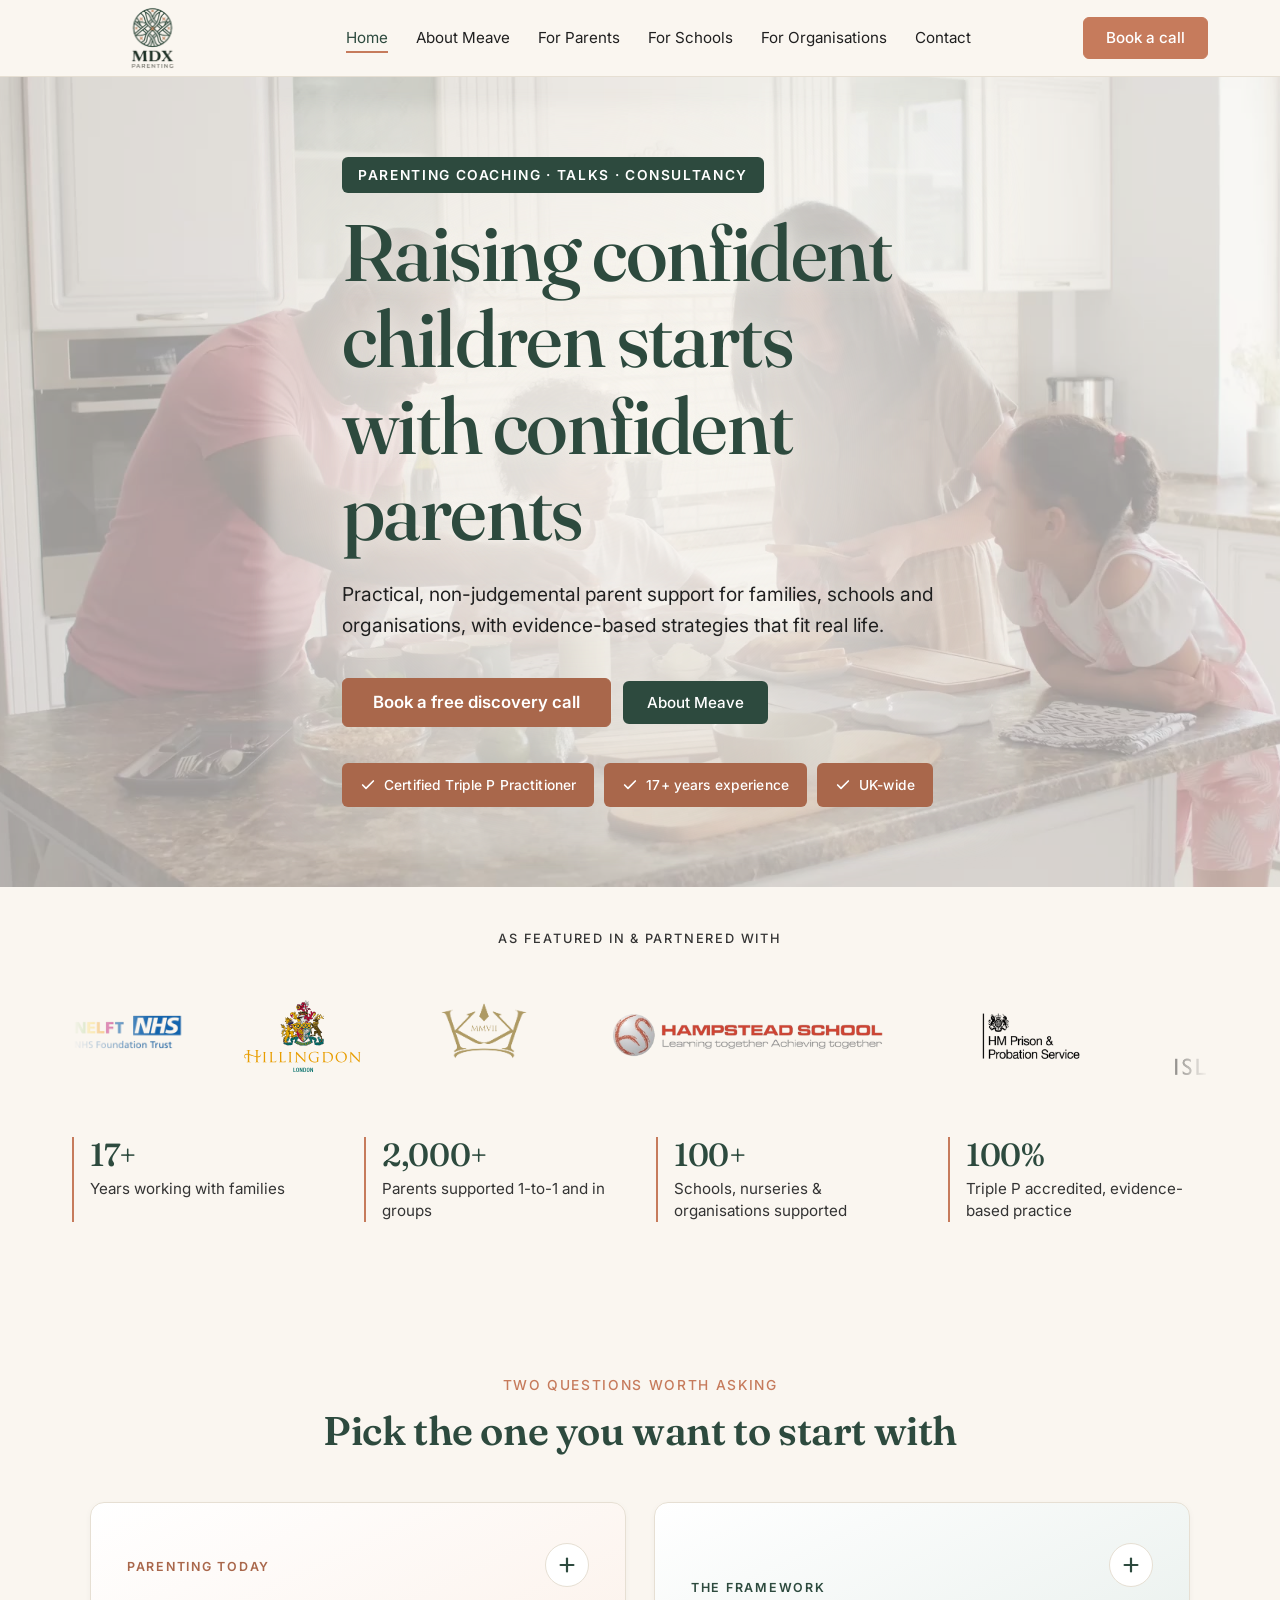
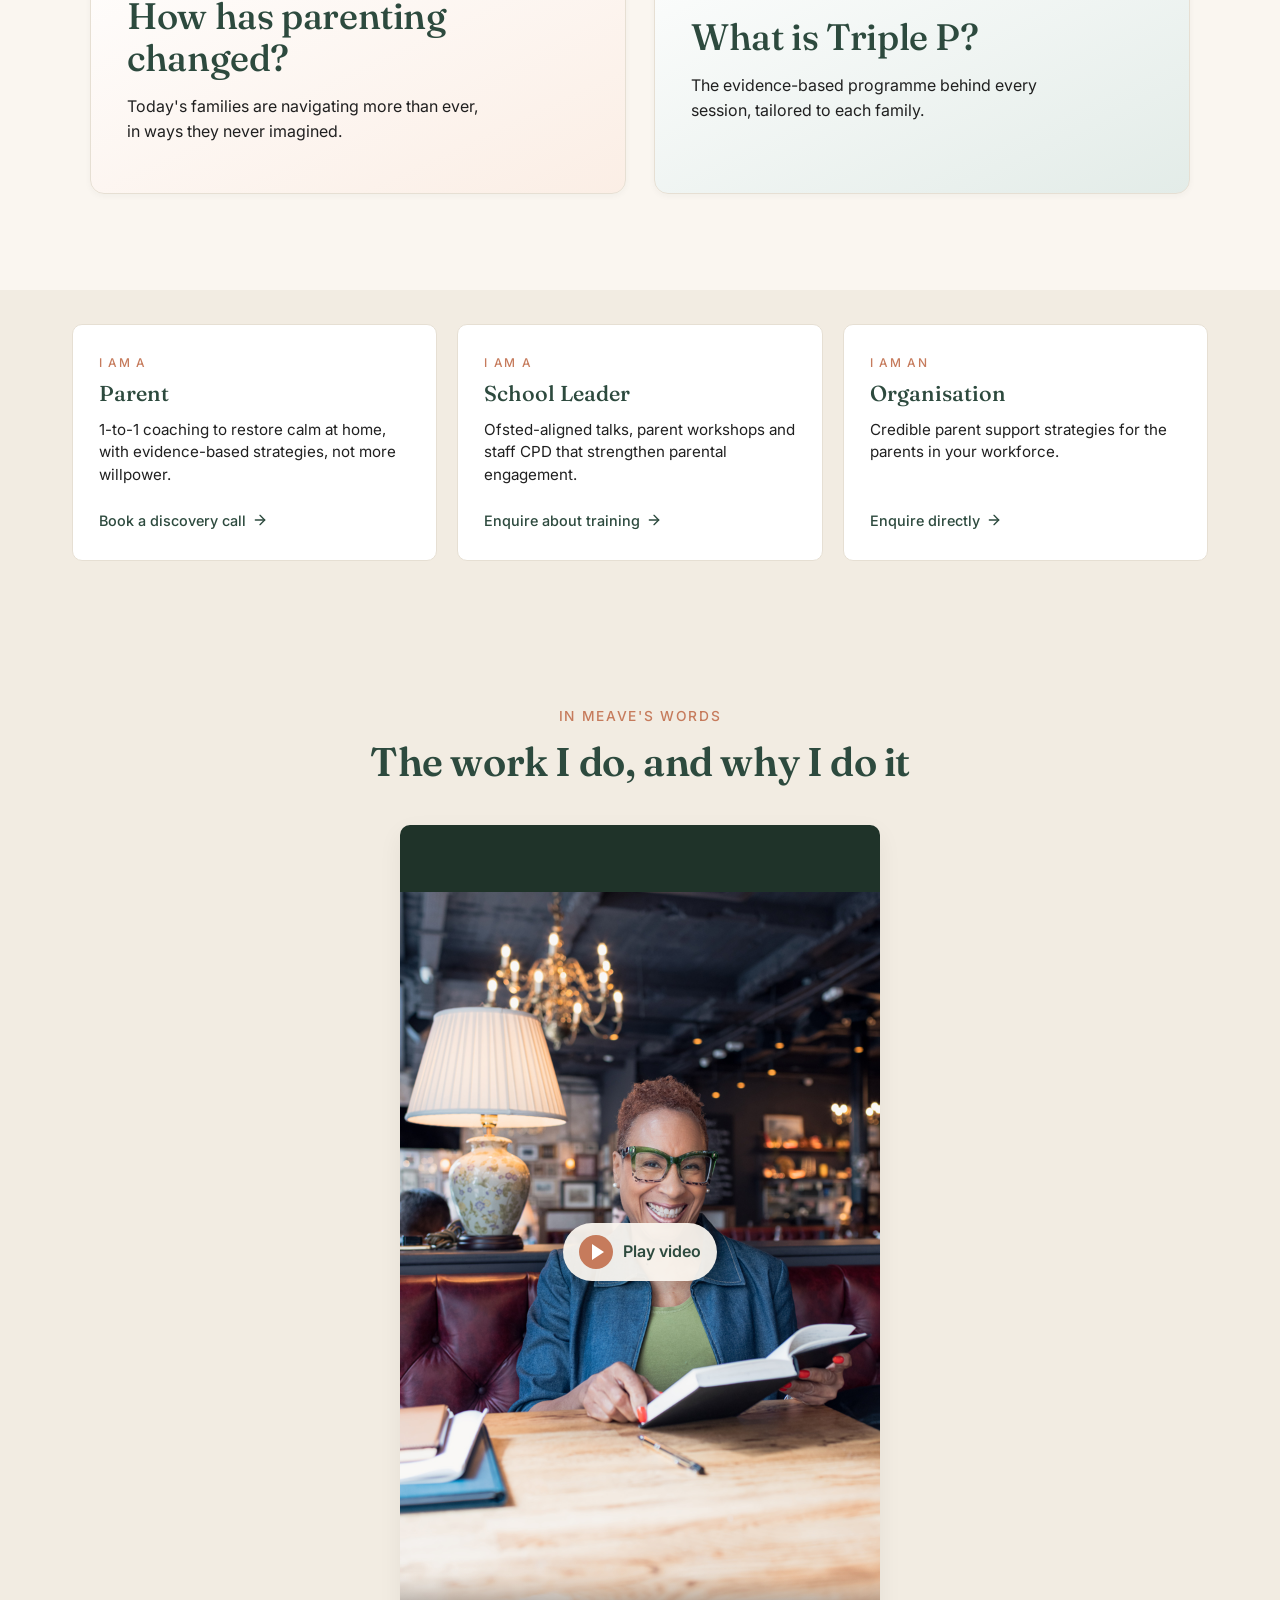
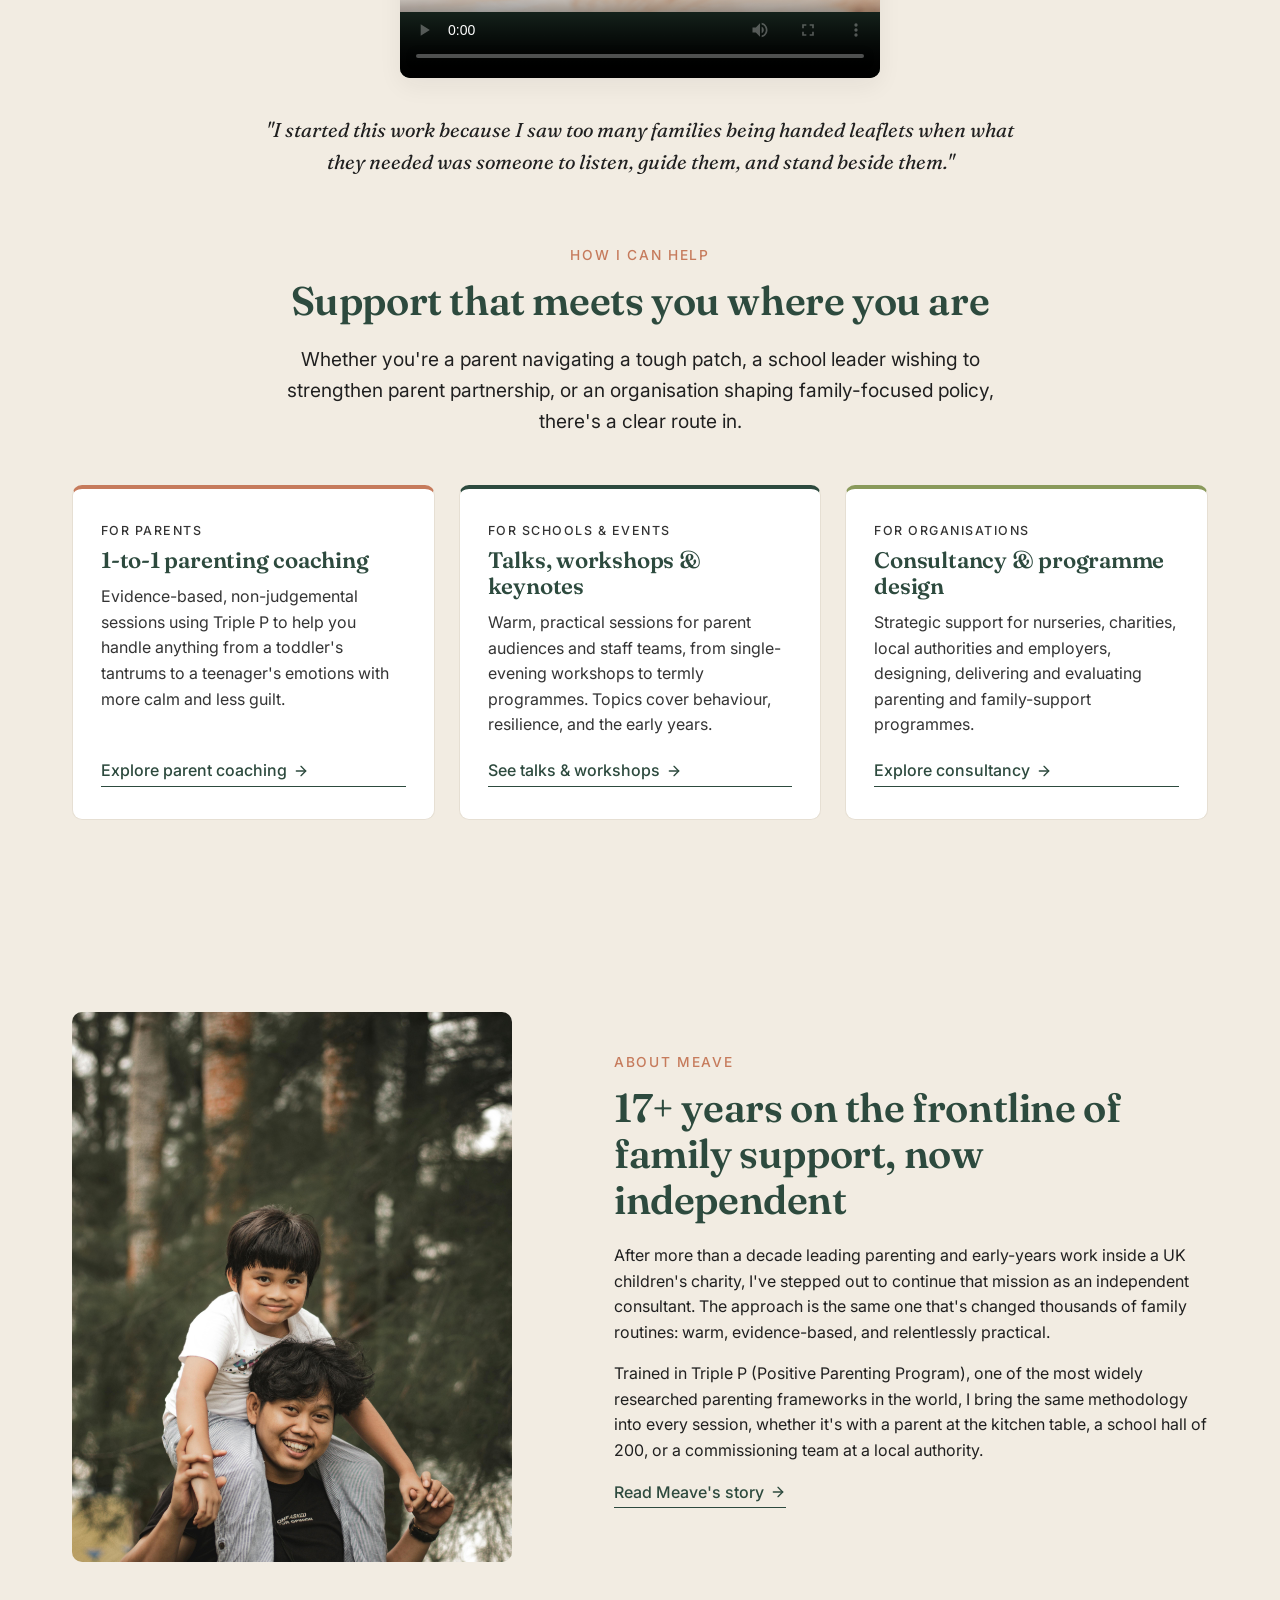
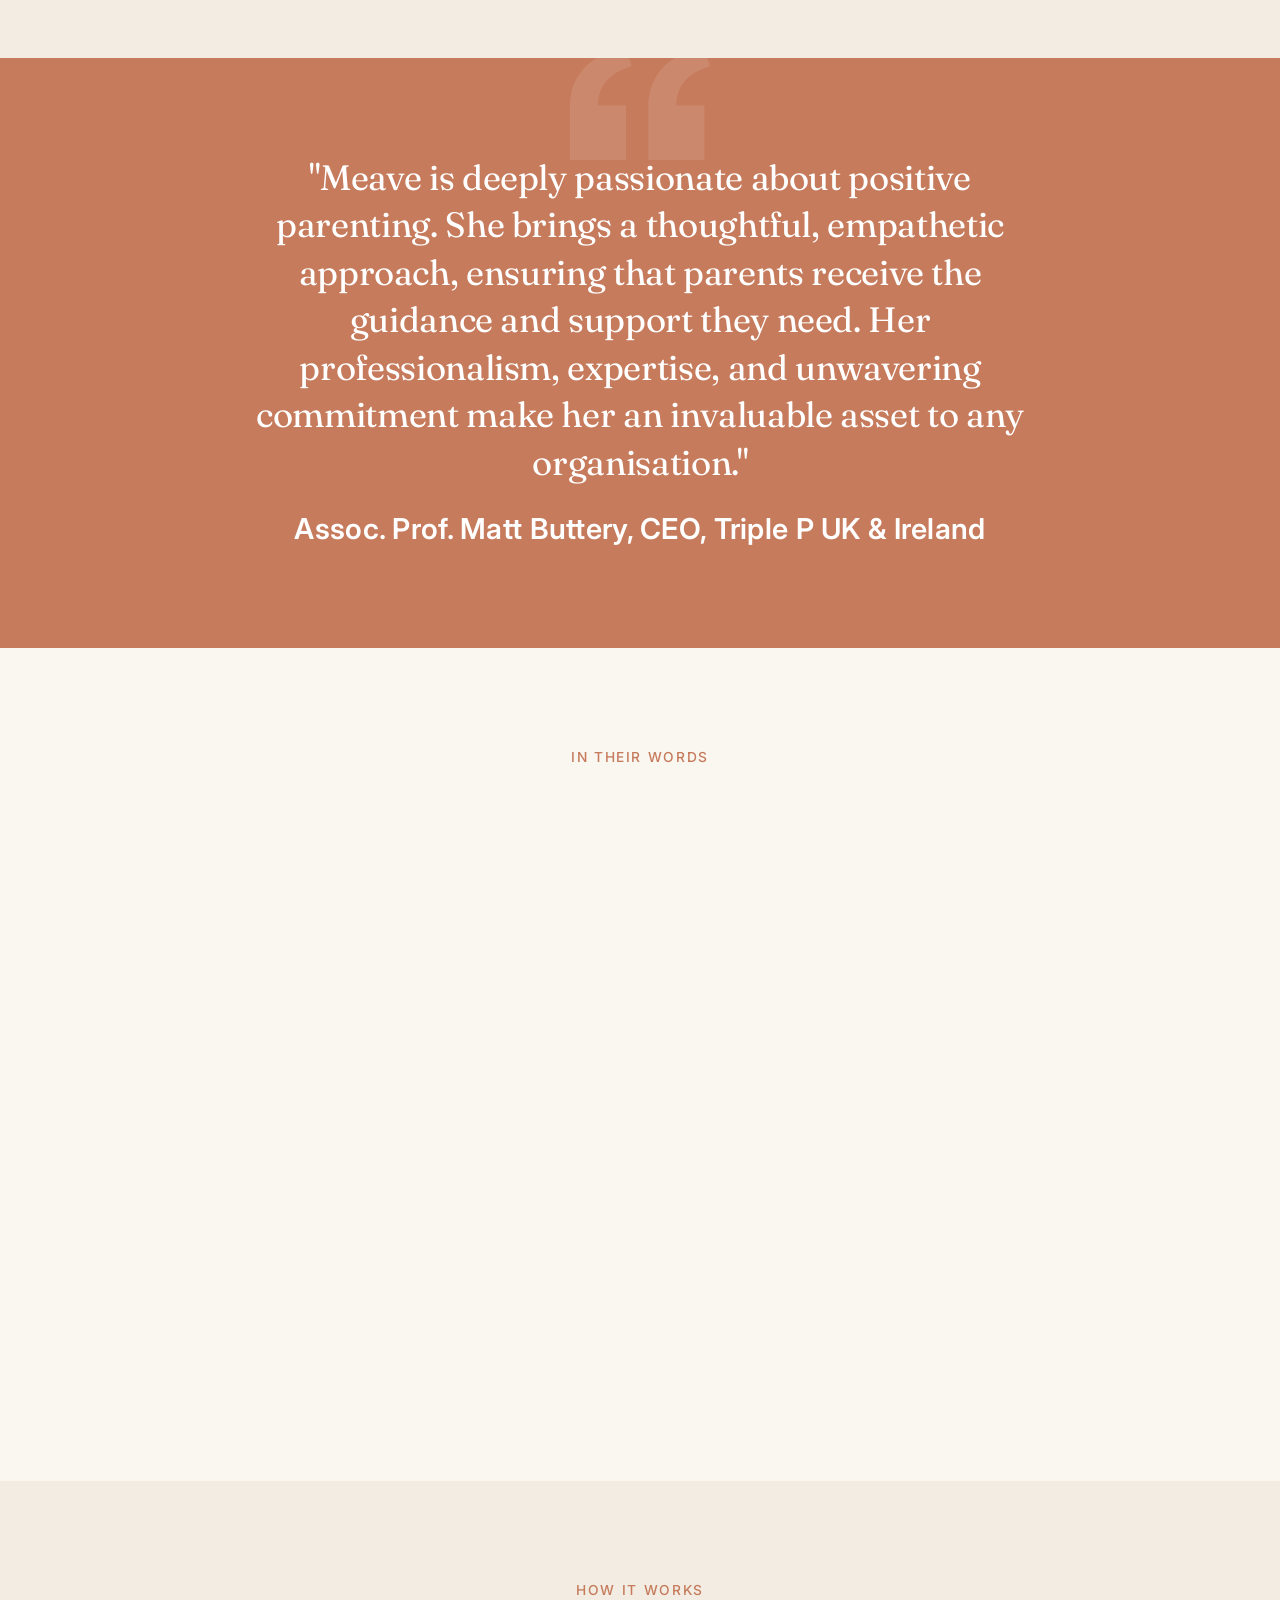
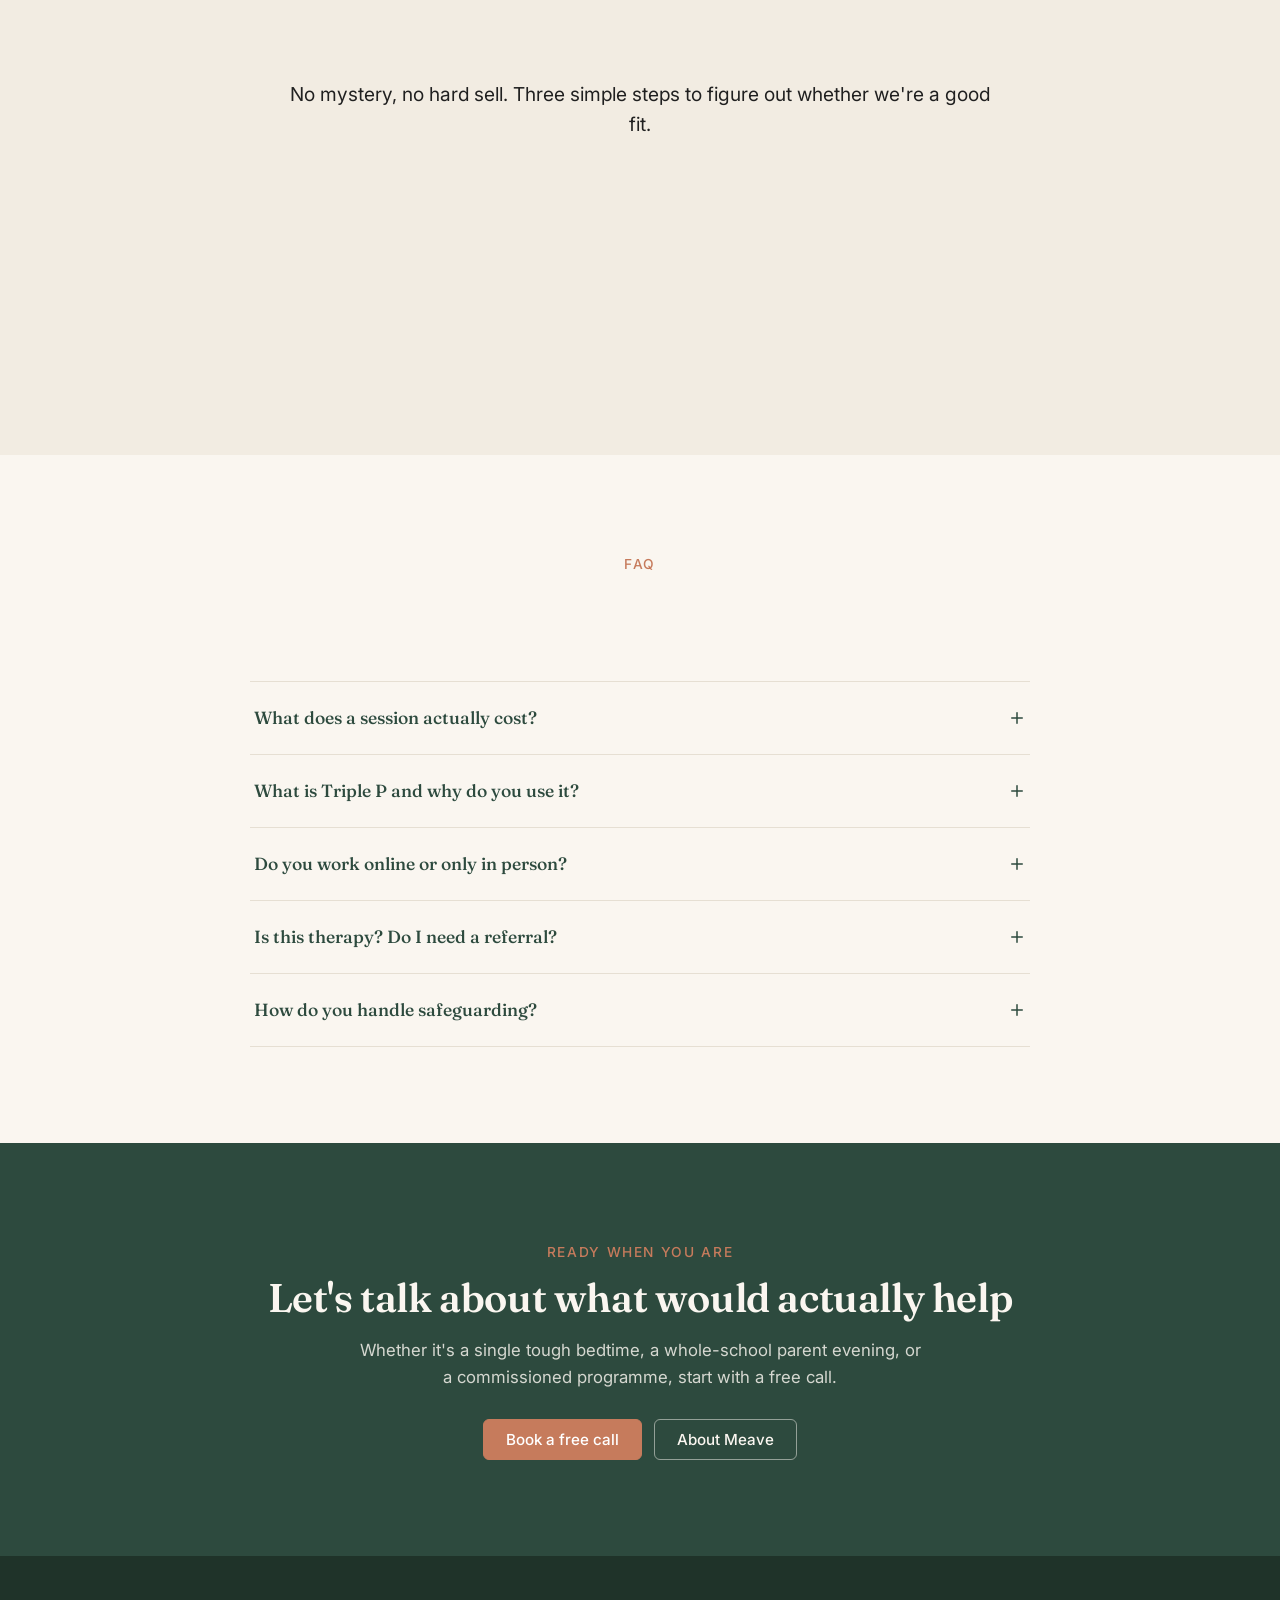
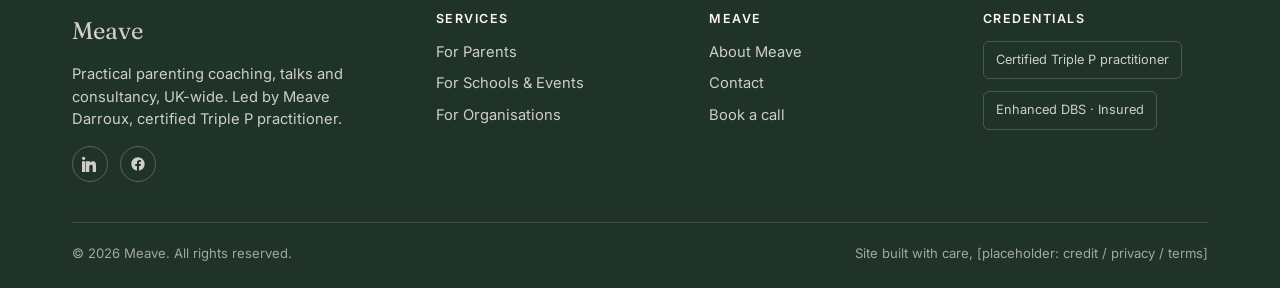
==== index.html @ 47fc597f "FAQ: remove 'for schools and organisations' from safeguarding answer" ====
<!doctype html>
<html lang="en-GB">
<head>
  <meta charset="utf-8" />
  <meta name="viewport" content="width=device-width, initial-scale=1" />
  <title>Meave — Parenting coaching, talks & consultancy</title>
  <meta name="description" content="Calm, practical parenting support from Meave — a UK-based Triple P practitioner with 17+ years of frontline experience. Coaching for parents, talks for schools, and consultancy for organisations." />
  <link rel="icon" type="image/png" href="logos/logo22.png" />
  <link rel="apple-touch-icon" href="logos/logo22.png" />

  <script type="text/javascript">
    (function(c,l,a,r,i,t,y){
      c[a]=c[a]||function(){(c[a].q=c[a].q||[]).push(arguments)};
      t=l.createElement(r);t.async=1;t.src="https://www.clarity.ms/tag/"+i;
      y=l.getElementsByTagName(r)[0];y.parentNode.insertBefore(t,y);
    })(window, document, "clarity", "script", "wsn8jm36w9");
  </script>

  <link rel="preconnect" href="https://fonts.googleapis.com" />
  <link rel="preconnect" href="https://fonts.gstatic.com" crossorigin />
  <link href="https://fonts.googleapis.com/css2?family=Fraunces:opsz,wght@9..144,400;9..144,500;9..144,600&family=Inter:wght@400;500;600&display=swap" rel="stylesheet" />

  <link rel="stylesheet" href="css/style.css" />
</head>
<body>

  <!-- ============================================================
       HEADER (shared)
       ============================================================ -->
  <header class="site-header">
    <div class="container site-header__inner">
      <a href="index.html" class="site-logo" aria-label="Meave — home">
        <img src="logos/logo22.png" alt="Meave Darroux" />
      </a>

      <nav class="site-nav" aria-label="Primary">
        <ul class="site-nav__list">
          <li><a class="site-nav__link" href="index.html" aria-current="page">Home</a></li>
          <li class="site-nav__item--has-menu">
            <a class="site-nav__link" href="about.html">About Meave</a>
            <ul class="site-nav__submenu">
              <li><a href="about.html#story">Hear from me</a></li>
              <li><a href="about.html#how-i-work">How I work</a></li>
              <li><a href="about.html#what-is-triple-p">What is Triple P?</a></li>
              <li><a href="about.html#qualifications">Credentials</a></li>
              <li><a href="about.html#ready">Ready to work together</a></li>
            </ul>
          </li>
          <li class="site-nav__item--has-menu">
            <a class="site-nav__link" href="for-parents.html">For Parents</a>
            <ul class="site-nav__submenu">
              <li><a href="for-parents.html#packages">Coaching packages</a></li>
              <li><a href="for-parents.html#is-this-you">Is this you?</a></li>
              <li><a href="for-parents.html#what-support">What support looks like</a></li>
              <li><a href="for-parents.html#testimonials">What parents say</a></li>
              <li><a href="for-parents.html#faqs">FAQs</a></li>
            </ul>
          </li>
          <li class="site-nav__item--has-menu">
            <a class="site-nav__link" href="for-schools.html">For Schools</a>
            <ul class="site-nav__submenu">
              <li><a href="for-schools.html#fees">Enquire</a></li>
              <li><a href="for-schools.html#who">Who this is for</a></li>
              <li><a href="for-schools.html#programmes">Programmes</a></li>
              <li><a href="for-schools.html#why">Why it matters</a></li>
              <li><a href="for-schools.html#testimonials">Testimonials</a></li>
              <li><a href="for-schools.html#how-we-work">How we would work</a></li>
              <li><a href="for-schools.html#cta">Get in touch</a></li>
            </ul>
          </li>
          <li class="site-nav__item--has-menu">
            <a class="site-nav__link" href="for-organisations.html">For Organisations</a>
            <ul class="site-nav__submenu">
              <li><a href="for-organisations.html#who">Who I work with</a></li>
              <li><a href="for-organisations.html#for-employers">For Employers</a></li>
              <li><a href="for-organisations.html#models">Engagement models</a></li>
              <li><a href="for-organisations.html#voices">Voices</a></li>
            </ul>
          </li>
          <li><a class="site-nav__link" href="contact.html">Contact</a></li>
        </ul>
      </nav>

      <a href="contact.html" class="btn btn-accent site-header__cta">Book a call</a>

      <button type="button" class="nav-toggle" aria-label="Open navigation" aria-expanded="false" aria-controls="mobile-nav">
        <svg class="nav-toggle__open" width="22" height="22" viewBox="0 0 24 24" fill="none" stroke="currentColor" stroke-width="1.75" stroke-linecap="round" aria-hidden="true">
          <line x1="4" y1="7" x2="20" y2="7" />
          <line x1="4" y1="12" x2="20" y2="12" />
          <line x1="4" y1="17" x2="20" y2="17" />
        </svg>
        <svg class="nav-toggle__close" width="22" height="22" viewBox="0 0 24 24" fill="none" stroke="currentColor" stroke-width="1.75" stroke-linecap="round" aria-hidden="true">
          <line x1="6" y1="6" x2="18" y2="18" />
          <line x1="18" y1="6" x2="6" y2="18" />
        </svg>
      </button>
    </div>

  </header>

  <div class="mobile-nav" id="mobile-nav">
    <ul class="mobile-nav__list">
      <li><a class="mobile-nav__link" href="index.html" aria-current="page">Home</a></li>
      <li class="mobile-nav__item--has-menu">
        <a class="mobile-nav__link" href="about.html">About Meave</a>
        <ul class="mobile-nav__submenu">
          <li><a class="mobile-nav__sublink" href="about.html#story">Hear from me</a></li>
          <li><a class="mobile-nav__sublink" href="about.html#how-i-work">How I work</a></li>
          <li><a class="mobile-nav__sublink" href="about.html#what-is-triple-p">What is Triple P?</a></li>
          <li><a class="mobile-nav__sublink" href="about.html#qualifications">Credentials</a></li>
          <li><a class="mobile-nav__sublink" href="about.html#ready">Ready to work together</a></li>
        </ul>
      </li>
      <li class="mobile-nav__item--has-menu">
        <a class="mobile-nav__link" href="for-parents.html">For Parents</a>
        <ul class="mobile-nav__submenu">
          <li><a class="mobile-nav__sublink" href="for-parents.html#packages">Coaching packages</a></li>
          <li><a class="mobile-nav__sublink" href="for-parents.html#is-this-you">Is this you?</a></li>
          <li><a class="mobile-nav__sublink" href="for-parents.html#what-support">What support looks like</a></li>
          <li><a class="mobile-nav__sublink" href="for-parents.html#testimonials">What parents say</a></li>
          <li><a class="mobile-nav__sublink" href="for-parents.html#faqs">FAQs</a></li>
        </ul>
      </li>
      <li class="mobile-nav__item--has-menu">
        <a class="mobile-nav__link" href="for-schools.html">For Schools &amp; Events</a>
        <ul class="mobile-nav__submenu">
          <li><a class="mobile-nav__sublink" href="for-schools.html#fees">Enquire</a></li>
          <li><a class="mobile-nav__sublink" href="for-schools.html#who">Who this is for</a></li>
          <li><a class="mobile-nav__sublink" href="for-schools.html#programmes">Programmes</a></li>
          <li><a class="mobile-nav__sublink" href="for-schools.html#why">Why it matters</a></li>
          <li><a class="mobile-nav__sublink" href="for-schools.html#testimonials">Testimonials</a></li>
          <li><a class="mobile-nav__sublink" href="for-schools.html#how-we-work">How we would work</a></li>
          <li><a class="mobile-nav__sublink" href="for-schools.html#cta">Get in touch</a></li>
        </ul>
      </li>
      <li class="mobile-nav__item--has-menu">
        <a class="mobile-nav__link" href="for-organisations.html">For Organisations</a>
        <ul class="mobile-nav__submenu">
          <li><a class="mobile-nav__sublink" href="for-organisations.html#who">Who I work with</a></li>
          <li><a class="mobile-nav__sublink" href="for-organisations.html#for-employers">For Employers</a></li>
          <li><a class="mobile-nav__sublink" href="for-organisations.html#models">Engagement models</a></li>
          <li><a class="mobile-nav__sublink" href="for-organisations.html#voices">Voices</a></li>
        </ul>
      </li>
      <li><a class="mobile-nav__link" href="contact.html">Contact</a></li>
    </ul>
    <a href="contact.html" class="btn btn-accent mobile-nav__cta">Book a free call</a>
  </div>

  <main id="main">

    <!-- ============================================================
         HERO, lighter editorial introduction
         ============================================================ -->
    <section class="hero-cinematic" aria-label="Introduction">
      <!-- Background media -->
      <img class="hero-cinematic__bg" src="images/hero-home.jpg"
           alt="" aria-hidden="true" loading="eager" />
      <video class="hero-cinematic__bg hero-cinematic__video"
             autoplay muted loop playsinline preload="metadata"
             poster="images/0522-poster.jpg"
             aria-hidden="true">
        <source src="images/0522-compressed.mp4" type="video/mp4" />
      </video>
      <!-- Colour overlay -->
      <div class="hero-cinematic__overlay" aria-hidden="true"></div>

      <!-- Content -->
      <div class="hero-cinematic__content container">
        <span class="eyebrow hero-cinematic__eyebrow">Parenting coaching &middot; Talks &middot; Consultancy</span>
        <h1 class="hero-cinematic__h1" aria-label="Raising confident children starts with confident parents">
          Raising confident children starts with confident parents
        </h1>
        <p class="hero-cinematic__lede">
          Practical, non-judgemental parent support for families, schools and organisations, with evidence-based strategies that fit real life.
        </p>
        <div class="hero-cinematic__ctas">
          <a href="contact.html" class="btn btn-accent">Book a free discovery call</a>
          <a href="about.html" class="hero-cinematic__ghost">About Meave</a>
        </div>
        <div class="hero-cinematic__trust">
          <span>
            <svg width="16" height="16" viewBox="0 0 24 24" fill="none" stroke="currentColor" stroke-width="2.5" stroke-linecap="round" stroke-linejoin="round" aria-hidden="true"><polyline points="20 6 9 17 4 12"/></svg>
            Certified Triple P Practitioner
          </span>
          <span>
            <svg width="16" height="16" viewBox="0 0 24 24" fill="none" stroke="currentColor" stroke-width="2.5" stroke-linecap="round" stroke-linejoin="round" aria-hidden="true"><polyline points="20 6 9 17 4 12"/></svg>
            17+ years experience
          </span>
          <span>
            <svg width="16" height="16" viewBox="0 0 24 24" fill="none" stroke="currentColor" stroke-width="2.5" stroke-linecap="round" stroke-linejoin="round" aria-hidden="true"><polyline points="20 6 9 17 4 12"/></svg>
            UK-wide
          </span>
        </div>
      </div>
    </section>

    <!-- ============================================================
         LOGO STRIP + STATS
         ============================================================ -->
    <section class="section homepage-credibility" aria-label="Credibility and track record">
      <div class="container">
        <div class="logo-strip">
          <div class="logo-strip__label">As featured in &amp; partnered with</div>
          <div class="logo-strip__row">
            <span class="logo-strip__item logo-strip__item--logo">
              <img src="logos/nelft-removebg-preview.png" alt="NELFT NHS Foundation Trust" />
            </span>
            <span class="logo-strip__item logo-strip__item--logo">
              <img src="logos/lb-hillingdon.svg" alt="London Borough of Hillingdon" />
            </span>
            <span class="logo-strip__item logo-strip__item--logo">
              <img src="logos/king-solomon.png" alt="King Solomon Academy" />
            </span>
            <span class="logo-strip__item logo-strip__item--logo">
              <img src="logos/hampstead-school.png" alt="Hampstead School" />
            </span>
            <span class="logo-strip__item logo-strip__item--logo">
              <img src="logos/hm-prison.png" alt="HM Prison &amp; Probation Service" />
            </span>
            <span class="logo-strip__item logo-strip__item--logo">
              <img src="logos/islington.png" alt="Islington Council" />
            </span>
            <span class="logo-strip__item logo-strip__item--logo">
              <img src="logos/BCP-Council-RGB-white-keyline.svg" alt="Christchurch &amp; Poole Council" />
            </span>
          </div>
        </div>

        <div class="stat-row homepage-credibility__stats">
          <div class="stat">
            <span class="stat__num" data-count="17" data-suffix="+">17+</span>
            <span class="stat__label">Years working with families</span>
          </div>
          <div class="stat">
            <span class="stat__num" data-count="2000" data-suffix="+">2,000+</span>
            <span class="stat__label">Parents supported 1-to-1 and in groups</span>
          </div>
          <div class="stat">
            <span class="stat__num" data-count="100" data-suffix="+">100+</span>
            <span class="stat__label">Schools, nurseries &amp; organisations supported</span>
          </div>
          <div class="stat">
            <span class="stat__num" data-count="100" data-suffix="%">100%</span>
            <span class="stat__label">Triple P accredited, evidence-based practice</span>
          </div>
        </div>
      </div>
    </section>

    <!-- Two-question interactive: Parenting today / Triple P -->
    <section class="section dual-question" aria-label="Explore parenting today and Triple P">
      <div class="container">
        <div class="section__head dual-question__head">
          <span class="eyebrow">Two questions worth asking</span>
          <h2>Pick the one you want to start with</h2>
        </div>

        <div class="dual-question__grid" data-dual-question>

          <article class="dual-question__panel dual-question__panel--parents" data-panel="parents">
            <button class="dual-question__trigger" type="button" aria-expanded="false" aria-controls="dq-body-parents">
              <span class="dual-question__eyebrow">Parenting today</span>
              <h3 class="dual-question__title">How has parenting changed?</h3>
              <p class="dual-question__teaser">Today's families are navigating more than ever, in ways they never imagined.</p>
              <span class="dual-question__icon" aria-hidden="true">
                <svg width="22" height="22" viewBox="0 0 24 24" fill="none" stroke="currentColor" stroke-width="2.4" stroke-linecap="round" stroke-linejoin="round"><line x1="12" y1="5" x2="12" y2="19"/><line x1="5" y1="12" x2="19" y2="12"/></svg>
              </span>
            </button>
            <div class="dual-question__body" id="dq-body-parents" hidden>
              <p>Parenting in today's world comes with challenges many families never imagined they would face. From the lasting impact of the pandemic to the pressures of social media, key school transitions and a growing number of children with neurodiverse needs, the job has shifted — and parents are doing it without much of a map.</p>
              <p>My approach is practical, evidence-based and non-judgemental, helping you build confidence and create calmer, more connected family relationships.</p>
              <a href="for-parents.html#parenting-today" class="btn btn-accent">Explore support for parents</a>
            </div>
          </article>

          <article class="dual-question__panel dual-question__panel--triplep" data-panel="triplep">
            <button class="dual-question__trigger" type="button" aria-expanded="false" aria-controls="dq-body-triplep">
              <span class="dual-question__eyebrow">The framework</span>
              <h3 class="dual-question__title">What is&nbsp;Triple&nbsp;P?</h3>
              <p class="dual-question__teaser">The evidence-based programme behind every session, tailored to each family.</p>
              <span class="dual-question__icon" aria-hidden="true">
                <svg width="22" height="22" viewBox="0 0 24 24" fill="none" stroke="currentColor" stroke-width="2.4" stroke-linecap="round" stroke-linejoin="round"><line x1="12" y1="5" x2="12" y2="19"/><line x1="5" y1="12" x2="19" y2="12"/></svg>
              </span>
            </button>
            <div class="dual-question__body" id="dq-body-triplep" hidden>
              <p>Triple P (Positive Parenting Program) is an internationally recognised, evidence-based parenting programme that helps parents build positive, confident relationships with their children. Rather than offering a one-size-fits-all approach, Triple P provides practical tools and strategies that can be tailored to each family's needs.</p>
              <p>I have used the Triple P principles personally and with thousands of families, and found it to be effective and family friendly.</p>
              <a href="about.html#what-is-triple-p" class="btn btn-accent">Read more on About Meave</a>
            </div>
          </article>

        </div>
      </div>
    </section>

    <!-- ============================================================
         AUDIENCE SELECTOR, "I am a..." first-person cards
         ============================================================ -->
    <section class="audience-selector-section audience-selector-section--dark" aria-label="Choose your path">
      <div class="container">
        <div class="audience-selector">

          <a href="for-parents.html" class="audience-card">
            <span class="audience-card__tag">I am a</span>
            <p class="audience-card__title">Parent</p>
            <p class="audience-card__body">1-to-1 coaching to restore calm at home, with evidence-based strategies, not more willpower.</p>
            <span class="audience-card__arrow">
              Book a discovery call
              <svg width="16" height="16" viewBox="0 0 24 24" fill="none" stroke="currentColor" stroke-width="2" stroke-linecap="round" stroke-linejoin="round" aria-hidden="true"><line x1="5" y1="12" x2="19" y2="12"/><polyline points="12 5 19 12 12 19"/></svg>
            </span>
          </a>

          <a href="for-schools.html" class="audience-card">
            <span class="audience-card__tag">I am a</span>
            <p class="audience-card__title">School Leader</p>
            <p class="audience-card__body">Ofsted-aligned talks, parent workshops and staff CPD that strengthen parental engagement.</p>
            <span class="audience-card__arrow">
              Enquire about training
              <svg width="16" height="16" viewBox="0 0 24 24" fill="none" stroke="currentColor" stroke-width="2" stroke-linecap="round" stroke-linejoin="round" aria-hidden="true"><line x1="5" y1="12" x2="19" y2="12"/><polyline points="12 5 19 12 12 19"/></svg>
            </span>
          </a>

          <a href="for-organisations.html" class="audience-card">
            <span class="audience-card__tag">I am an</span>
            <p class="audience-card__title">Organisation</p>
            <p class="audience-card__body">Credible parent support strategies for the parents in your workforce.</p>
            <span class="audience-card__arrow">
              Enquire directly
              <svg width="16" height="16" viewBox="0 0 24 24" fill="none" stroke="currentColor" stroke-width="2" stroke-linecap="round" stroke-linejoin="round" aria-hidden="true"><line x1="5" y1="12" x2="19" y2="12"/><polyline points="12 5 19 12 12 19"/></svg>
            </span>
          </a>

        </div>
      </div>
    </section>

    <!-- ============================================================
         THREE PILLARS, the three-buyer split
         ============================================================ -->
    <section class="section section--alt" aria-labelledby="pillars-heading">
      <div class="container">
        <div class="video-intro video-intro--home">
          <span class="eyebrow">In Meave's words</span>
          <h2>The work I do, and why I do it</h2>

          <div class="video-embed">
            <video controls preload="metadata" poster="images/MD-016520260508.jpg" playsinline>
              <source src="logos/introvid.mp4" type="video/mp4" />
              Your browser doesn't support embedded video. <a href="logos/introvid.mp4">Download the introduction video</a>.
            </video>
            <div class="video-play-cue" aria-hidden="true">
              <span class="video-play-cue__icon"></span>
              <span>Play video</span>
            </div>
          </div>

          <p class="video-intro__quote">
            "I started this work because I saw too many families being handed leaflets when what they needed was someone to listen, guide them, and stand beside them."
          </p>
        </div>

        <div class="section__head">
          <span class="eyebrow">How I can help</span>
          <h2 id="pillars-heading">Support that meets you where you are</h2>
          <p class="lede">Whether you're a parent navigating a tough patch, a school leader wishing to strengthen parent partnership, or an organisation shaping family-focused policy, there's a clear route in.</p>
        </div>

        <div class="card-grid pillar-grid">

          <article class="card pillar-card">
            <div class="card__label">For parents</div>
            <h3 class="card__title">1-to-1 parenting coaching</h3>
            <p class="card__body">Evidence-based, non-judgemental sessions using Triple P to help you handle anything from a toddler's tantrums to a teenager's emotions with more calm and less guilt.</p>
            <a href="for-parents.html" class="text-link card__link">Explore parent coaching
              <svg width="16" height="16" viewBox="0 0 24 24" fill="none" stroke="currentColor" stroke-width="2" stroke-linecap="round" stroke-linejoin="round" aria-hidden="true"><line x1="5" y1="12" x2="19" y2="12"/><polyline points="12 5 19 12 12 19"/></svg>
            </a>
          </article>

          <article class="card pillar-card">
            <div class="card__label">For schools &amp; events</div>
            <h3 class="card__title">Talks, workshops &amp; keynotes</h3>
            <p class="card__body">Warm, practical sessions for parent audiences and staff teams, from single-evening workshops to termly programmes. Topics cover behaviour, resilience, and the early years.</p>
            <a href="for-schools.html" class="text-link card__link">See talks &amp; workshops
              <svg width="16" height="16" viewBox="0 0 24 24" fill="none" stroke="currentColor" stroke-width="2" stroke-linecap="round" stroke-linejoin="round" aria-hidden="true"><line x1="5" y1="12" x2="19" y2="12"/><polyline points="12 5 19 12 12 19"/></svg>
            </a>
          </article>

          <article class="card pillar-card">
            <div class="card__label">For organisations</div>
            <h3 class="card__title">Consultancy &amp; programme design</h3>
            <p class="card__body">Strategic support for nurseries, charities, local authorities and employers, designing, delivering and evaluating parenting and family-support programmes.</p>
            <a href="for-organisations.html" class="text-link card__link">Explore consultancy
              <svg width="16" height="16" viewBox="0 0 24 24" fill="none" stroke="currentColor" stroke-width="2" stroke-linecap="round" stroke-linejoin="round" aria-hidden="true"><line x1="5" y1="12" x2="19" y2="12"/><polyline points="12 5 19 12 12 19"/></svg>
            </a>
          </article>

        </div>
      </div>
    </section>

    <!-- ============================================================
         ABOUT SNIPPET
         ============================================================ -->
    <section class="section section--alt" aria-labelledby="about-heading">
      <div class="container">
        <div class="about-split">
          <div class="about-split__image">
            <img src="images/home-mid-asian-dad-son.jpg" alt="A father carrying his son on his shoulders in the park" loading="lazy" class="image-focus-lower" />
          </div>
          <div>
            <span class="eyebrow">About Meave</span>
            <h2 id="about-heading">17+ years on the frontline of family support, now independent</h2>
            <p>After more than a decade leading parenting and early-years work inside a UK children's charity, I've stepped out to continue that mission as an independent consultant. The approach is the same one that's changed thousands of family routines: warm, evidence-based, and relentlessly practical.</p>
            <p>Trained in Triple P (Positive Parenting Program), one of the most widely researched parenting frameworks in the world, I bring the same methodology into every session, whether it's with a parent at the kitchen table, a school hall of 200, or a commissioning team at a local authority.</p>
            <p><a href="about.html" class="text-link">Read Meave's story
              <svg width="16" height="16" viewBox="0 0 24 24" fill="none" stroke="currentColor" stroke-width="2" stroke-linecap="round" stroke-linejoin="round" aria-hidden="true"><line x1="5" y1="12" x2="19" y2="12"/><polyline points="12 5 19 12 12 19"/></svg>
            </a></p>
          </div>
        </div>
      </div>
    </section>

    <!-- ============================================================
         FEATURED QUOTE BAND  (Triple P UK CEO, authority anchor)
         ============================================================ -->
    <section class="section featured-quote-band" aria-label="Featured testimonial">
      <div class="container">
        <svg class="featured-quote-band__mark" viewBox="0 0 100 80" fill="currentColor" aria-hidden="true">
          <path d="M0 80V42C0 20 14 4 40 0l4 13C27 18 20 28 20 41h20V80H0zm56 0V42C56 20 70 4 96 0l4 13C83 18 76 28 76 41h20V80H56z"/>
        </svg>
        <blockquote class="featured-quote-band__text">
          "Meave is deeply passionate about positive parenting. She brings a thoughtful, empathetic approach, ensuring that parents receive the guidance and support they need. Her professionalism, expertise, and unwavering commitment make her an invaluable asset to any organisation."
        </blockquote>
        <p class="featured-quote-band__attrib">Assoc. Prof. Matt Buttery, CEO, Triple P UK &amp; Ireland</p>
      </div>
    </section>

    <!-- ============================================================
         TESTIMONIALS  (three voices across the audiences)
         ============================================================ -->
    <section class="section" aria-labelledby="testimonials-heading">
      <div class="container">
        <div class="section__head">
          <span class="eyebrow">In their words</span>
          <h2 id="testimonials-heading">The families and teams I've worked with</h2>
        </div>

        <div class="card-grid">

          <figure class="testimonial">
            <svg class="testimonial__mark" width="28" height="22" viewBox="0 0 28 22" fill="currentColor" aria-hidden="true"><path d="M0 22V11.5C0 5.6 3.7 1.2 10.5 0l1.1 3.5C7.2 4.9 5.3 7.6 5.3 11.1h5.5V22H0zm16 0V11.5C16 5.6 19.7 1.2 26.5 0l1.1 3.5c-4.4 1.4-6.3 4.1-6.3 7.6H27V22H16z"/></svg>
            <blockquote class="testimonial__quote">I gave her my most vulnerable parents and it is nice to see the positive difference this has made to the parents and their children. Their confidence has grown and I can see the difference in their ability to believe in themselves.</blockquote>
            <figcaption class="testimonial__attrib">
              <span class="testimonial__name">Linda Smith</span>
              Family Support Worker, Frays Academy Trust
            </figcaption>
          </figure>

          <figure class="testimonial">
            <svg class="testimonial__mark" width="28" height="22" viewBox="0 0 28 22" fill="currentColor" aria-hidden="true"><path d="M0 22V11.5C0 5.6 3.7 1.2 10.5 0l1.1 3.5C7.2 4.9 5.3 7.6 5.3 11.1h5.5V22H0zm16 0V11.5C16 5.6 19.7 1.2 26.5 0l1.1 3.5c-4.4 1.4-6.3 4.1-6.3 7.6H27V22H16z"/></svg>
            <blockquote class="testimonial__quote">The first night I came home after the course, I talked to my husband and told him how lucky I was to have Meave all to myself so I got so much out of it and what we would be doing from that night on. I cannot thank you enough, it's been an absolute godsend.</blockquote>
            <figcaption class="testimonial__attrib">
              <span class="testimonial__name">Ms Schofield</span>
              Parent, six-week coaching programme
            </figcaption>
          </figure>

          <figure class="testimonial">
            <svg class="testimonial__mark" width="28" height="22" viewBox="0 0 28 22" fill="currentColor" aria-hidden="true"><path d="M0 22V11.5C0 5.6 3.7 1.2 10.5 0l1.1 3.5C7.2 4.9 5.3 7.6 5.3 11.1h5.5V22H0zm16 0V11.5C16 5.6 19.7 1.2 26.5 0l1.1 3.5c-4.4 1.4-6.3 4.1-6.3 7.6H27V22H16z"/></svg>
            <blockquote class="testimonial__quote">Meave and the whole team are relentless in their pursuit of delivering contextually and culturally informed parenting support. Innovative and creative in their delivery, reaching parents across a variety of platforms.</blockquote>
            <figcaption class="testimonial__attrib">
              <span class="testimonial__name">Kat Wyatt</span>
              Assistant Director, Prevention &amp; Youth Justice, London Borough of Hillingdon
            </figcaption>
          </figure>

        </div>
      </div>
    </section>

    <!-- ============================================================
         HOW IT WORKS
         ============================================================ -->
    <section class="section section--alt" aria-labelledby="how-heading">
      <div class="container">
        <div class="section__head">
          <span class="eyebrow">How it works</span>
          <h2 id="how-heading">A straightforward way to start</h2>
          <p class="lede">No mystery, no hard sell. Three simple steps to figure out whether we're a good fit.</p>
        </div>

        <div class="steps">
          <div class="step">
            <div class="step__num">1</div>
            <h3>Get in touch</h3>
            <p>Please use the enquiry form below to share a little about what you would like to achieve.</p>
          </div>
          <div class="step">
            <div class="step__num">2</div>
            <h3>Free 20-minute call</h3>
            <p>We talk through what you're hoping to change, what you've already tried, and whether my approach is the right fit. No obligation.</p>
          </div>
          <div class="step">
            <div class="step__num">3</div>
            <h3>A plan that fits</h3>
            <p>I'll send a written proposal, sessions, workshop, or programme, tailored to your situation, timeline and budget.</p>
          </div>
        </div>
      </div>
    </section>

    <!-- ============================================================
         FAQ
         ============================================================ -->
    <section class="section" aria-labelledby="faq-heading">
      <div class="container">
        <div class="section__head">
          <span class="eyebrow">FAQ</span>
          <h2 id="faq-heading">Questions I hear often</h2>
        </div>

        <div class="faq">
          <details class="faq__item">
            <summary>
              What does a session actually cost?
              <svg class="faq__icon" width="18" height="18" viewBox="0 0 24 24" fill="none" stroke="currentColor" stroke-width="2" stroke-linecap="round" aria-hidden="true"><line x1="12" y1="5" x2="12" y2="19"/><line x1="5" y1="12" x2="19" y2="12"/></svg>
            </summary>
            <div class="faq__body">
              <p>Parent coaching prices are shown on the parent page. Schools and organisations are quoted directly because the right format depends on your audience, setting and aims. Every enquiry gets a clear written proposal before anything is booked.</p>
            </div>
          </details>

          <details class="faq__item">
            <summary>
              What is Triple P and why do you use it?
              <svg class="faq__icon" width="18" height="18" viewBox="0 0 24 24" fill="none" stroke="currentColor" stroke-width="2" stroke-linecap="round" aria-hidden="true"><line x1="12" y1="5" x2="12" y2="19"/><line x1="5" y1="12" x2="19" y2="12"/></svg>
            </summary>
            <div class="faq__body">
              <p>Triple P (the Positive Parenting Program) is one of the most extensively researched parenting approaches in the world, with more than 40 years of evidence behind it. It's used by the NHS, local authorities and schools across the UK. It gives parents practical tools rather than slogans, which is why I've stayed with it for so long.</p>
            </div>
          </details>

          <details class="faq__item">
            <summary>
              Do you work online or only in person?
              <svg class="faq__icon" width="18" height="18" viewBox="0 0 24 24" fill="none" stroke="currentColor" stroke-width="2" stroke-linecap="round" aria-hidden="true"><line x1="12" y1="5" x2="12" y2="19"/><line x1="5" y1="12" x2="19" y2="12"/></svg>
            </summary>
            <div class="faq__body">
              <p>Parent coaching runs both in person and online across the UK. For schools and organisations, sessions are primarily in person — I travel UK-wide, and virtual delivery can be arranged.</p>
            </div>
          </details>

          <details class="faq__item">
            <summary>
              Is this therapy? Do I need a referral?
              <svg class="faq__icon" width="18" height="18" viewBox="0 0 24 24" fill="none" stroke="currentColor" stroke-width="2" stroke-linecap="round" aria-hidden="true"><line x1="12" y1="5" x2="12" y2="19"/><line x1="5" y1="12" x2="19" y2="12"/></svg>
            </summary>
            <div class="faq__body">
              <p>No, this is action-oriented coaching, not therapy. Professional and self-referrals are welcome. If something comes up in our work that would be better supported by a clinical service (for example CAMHS or a GP), I will signpost you accordingly.</p>
            </div>
          </details>

          <details class="faq__item">
            <summary>
              How do you handle safeguarding?
              <svg class="faq__icon" width="18" height="18" viewBox="0 0 24 24" fill="none" stroke="currentColor" stroke-width="2" stroke-linecap="round" aria-hidden="true"><line x1="12" y1="5" x2="12" y2="19"/><line x1="5" y1="12" x2="19" y2="12"/></svg>
            </summary>
            <div class="faq__body">
              <p>I work to a full safeguarding policy shared with every client at the start of our work, hold an up-to-date enhanced DBS, and carry professional insurance. Full documentation is available on request.</p>
            </div>
          </details>
        </div>
      </div>
    </section>

    <!-- ============================================================
         FINAL CTA BAND
         ============================================================ -->
    <section class="section section--dark cta-band">
      <div class="container">
        <span class="eyebrow" style="color: var(--accent);">Ready when you are</span>
        <h2>Let's talk about what would actually help</h2>
        <p>Whether it's a single tough bedtime, a whole-school parent evening, or a commissioned programme, start with a free call.</p>
        <div class="cta-band__actions">
          <a href="contact.html" class="btn btn-accent">Book a free call</a>
          <a href="about.html" class="btn btn-ghost">About Meave</a>
        </div>
      </div>
    </section>

  </main>

  <!-- ============================================================
       FOOTER (shared)
       ============================================================ -->
  <footer class="site-footer">
    <div class="container">
      <div class="site-footer__grid">

        <div>
          <a href="index.html" class="site-footer__brand">Meave</a>
          <p class="site-footer__about">Practical parenting coaching, talks and consultancy, UK-wide. Led by Meave Darroux, certified Triple P practitioner.</p>
          <div class="site-footer__socials">
            <a class="social-link" href="https://www.linkedin.com/in/meavedarroux/" aria-label="LinkedIn" target="_blank" rel="noopener">
              <svg width="16" height="16" viewBox="0 0 24 24" fill="currentColor" aria-hidden="true"><path d="M4.98 3.5C4.98 4.88 3.87 6 2.5 6S0 4.88 0 3.5 1.12 1 2.5 1s2.48 1.12 2.48 2.5zM0 24h5V8H0v16zM7.98 8H12v2.18h.06c.56-1.06 1.93-2.18 3.97-2.18 4.25 0 5 2.8 5 6.44V24h-5v-7.1c0-1.7-.03-3.88-2.36-3.88-2.36 0-2.72 1.85-2.72 3.76V24h-5V8z"/></svg>
            </a>
            <a class="social-link" href="https://www.facebook.com/meave.darroux?locale=en_GB" aria-label="Facebook" target="_blank" rel="noopener">
              <svg width="16" height="16" viewBox="0 0 24 24" fill="currentColor" aria-hidden="true"><path d="M22 12.06C22 6.48 17.52 2 11.94 2S2 6.48 2 12.06c0 5.02 3.66 9.18 8.44 9.94v-7.03H7.9v-2.91h2.54V9.85c0-2.51 1.49-3.9 3.78-3.9 1.1 0 2.24.2 2.24.2v2.46h-1.26c-1.24 0-1.63.77-1.63 1.56v1.88h2.77l-.44 2.91h-2.33V22c4.78-.76 8.43-4.92 8.43-9.94z"/></svg>
            </a>
          </div>
        </div>

        <div>
          <h4 class="site-footer__title">Services</h4>
          <ul class="site-footer__list">
            <li><a href="for-parents.html">For Parents</a></li>
            <li><a href="for-schools.html">For Schools &amp; Events</a></li>
            <li><a href="for-organisations.html">For Organisations</a></li>
          </ul>
        </div>

        <div>
          <h4 class="site-footer__title">Meave</h4>
          <ul class="site-footer__list">
            <li><a href="about.html">About Meave</a></li>
            <li><a href="contact.html">Contact</a></li>
            <li><a href="contact.html">Book a call</a></li>
          </ul>
        </div>

        <div>
          <h4 class="site-footer__title">Credentials</h4>
          <div class="site-footer__credentials">
            <span class="credential-badge">Certified Triple P practitioner</span>
            <span class="credential-badge">Enhanced DBS &middot; Insured</span>
          </div>
        </div>

      </div>

      <div class="site-footer__bottom">
        <span>&copy; <span data-year>2026</span> Meave. All rights reserved.</span>
        <span>Site built with care, [placeholder: credit / privacy / terms]</span>
      </div>
    </div>
  </footer>

  <!-- Sticky CTA (mobile) -->
  <div class="sticky-cta" aria-hidden="false">
    <a href="contact.html" class="btn btn-accent">Book a free call</a>
  </div>

  <script src="js/script.js" defer></script>
</body>
</html>
---- css/style.css ----
/* ==========================================================================
   Meave — design system
   ========================================================================== */

:root {
  --bg: #FAF6F0;
  --bg-alt: #F2ECE2;
  --primary: #2D4A3E;
  --primary-dark: #1F3329;
  --accent: #C67B5C;
  --accent-dark: #A9674B;
  --text: #202020;
  --text-muted: #343434;
  --border: #E6DFD3;

  --font-display: 'Fraunces', Georgia, 'Times New Roman', serif;
  --font-body: 'Inter', -apple-system, BlinkMacSystemFont, 'Segoe UI', sans-serif;

  --container: 1200px;
  --radius: 10px;
  --radius-sm: 6px;

  --section-y: 56px;
  --header-h: 68px;

  --shadow-sm: 0 1px 2px rgba(30, 30, 30, 0.04);
  --shadow-md: 0 8px 24px rgba(30, 30, 30, 0.06);
}

@media (min-width: 768px) {
  :root {
    --section-y: 80px;
    --header-h: 76px;
  }
}

@media (min-width: 1024px) {
  :root {
    --section-y: 96px;
  }
}

/* ==========================================================================
   Reset + base
   ========================================================================== */

*,
*::before,
*::after {
  box-sizing: border-box;
}

html {
  scroll-behavior: smooth;
  -webkit-text-size-adjust: 100%;
}

body {
  margin: 0;
  background: var(--bg);
  color: var(--text);
  font-family: var(--font-body);
  font-size: 16px;
  line-height: 1.6;
  font-weight: 400;
  -webkit-font-smoothing: antialiased;
  -moz-osx-font-smoothing: grayscale;
}

img,
svg {
  display: block;
  max-width: 100%;
}

a {
  color: var(--primary);
  text-decoration: none;
  transition: color 0.15s ease;
}

a:hover {
  color: var(--accent);
}

button {
  font: inherit;
  cursor: pointer;
  border: none;
  background: none;
  color: inherit;
}

h1, h2, h3, h4 {
  font-family: var(--font-display);
  font-weight: 600;
  color: var(--primary);
  line-height: 1.15;
  letter-spacing: -0.01em;
  margin: 0 0 0.5em;
}

h1 {
  font-size: clamp(2rem, 1.3rem + 3.2vw, 3.5rem);
  font-weight: 500;
}

h2 {
  font-size: clamp(1.6rem, 1.15rem + 2vw, 2.5rem);
}

h3 {
  font-size: clamp(1.15rem, 1rem + 0.6vw, 1.4rem);
}

p {
  margin: 0 0 1em;
}

.eyebrow {
  display: inline-block;
  font-family: var(--font-body);
  font-size: 0.86rem;
  font-weight: 500;
  text-transform: uppercase;
  letter-spacing: 0.12em;
  color: var(--accent);
  margin-bottom: 12px;
}

.lede {
  font-size: clamp(1.05rem, 0.95rem + 0.4vw, 1.2rem);
  color: var(--text);
  max-width: 60ch;
}

/* ==========================================================================
   Layout
   ========================================================================== */

.container {
  width: 100%;
  max-width: var(--container);
  margin: 0 auto;
  padding: 0 20px;
}

@media (min-width: 768px) {
  .container {
    padding: 0 32px;
  }
}

.section {
  padding: var(--section-y) 0;
}

.section--alt {
  background: var(--bg-alt);
}

.section--dark {
  background: var(--primary);
  color: #F5EFE3;
}

.section--dark h1,
.section--dark h2,
.section--dark h3 {
  color: #FAF6F0;
}

.section__head {
  max-width: 720px;
  margin: 0 auto 48px;
  text-align: center;
}

.section__head .lede {
  margin-left: auto;
  margin-right: auto;
}

/* ==========================================================================
   Buttons
   ========================================================================== */

.btn {
  display: inline-flex;
  align-items: center;
  justify-content: center;
  gap: 8px;
  padding: 12px 22px;
  font-family: var(--font-body);
  font-size: 0.95rem;
  font-weight: 500;
  line-height: 1;
  border-radius: var(--radius-sm);
  border: 1.5px solid transparent;
  transition: background 0.15s ease, color 0.15s ease, border-color 0.15s ease, transform 0.15s ease;
  white-space: nowrap;
}

.btn:hover {
  transform: translateY(-1px);
}

.btn-primary {
  background: var(--primary);
  color: #FAF6F0;
  border-color: var(--primary);
}

.btn-primary:hover {
  background: var(--primary-dark);
  color: #FAF6F0;
  border-color: var(--primary-dark);
}

.btn-accent {
  background: var(--accent);
  color: #FFFFFF;
  border-color: var(--accent);
}

.btn-accent:hover {
  background: var(--accent-dark);
  color: #FFFFFF;
  border-color: var(--accent-dark);
}

.btn-ghost {
  background: transparent;
  color: var(--primary);
  border-color: var(--primary);
}

.btn-ghost:hover {
  background: var(--primary);
  color: #FAF6F0;
}

.section--dark .btn-ghost {
  color: #FAF6F0;
  border-color: rgba(250, 246, 240, 0.5);
}

.section--dark .btn-ghost:hover {
  background: #FAF6F0;
  color: var(--primary);
}

.text-link {
  display: inline-flex;
  align-items: center;
  gap: 6px;
  font-weight: 500;
  color: var(--primary);
  border-bottom: 1px solid currentColor;
  padding-bottom: 2px;
}

.text-link:hover {
  color: var(--accent);
}

.text-link svg {
  transition: transform 0.15s ease;
}

.text-link:hover svg {
  transform: translateX(3px);
}

/* ==========================================================================
   Header
   ========================================================================== */

.site-header {
  position: sticky;
  top: 0;
  z-index: 50;
  background: rgba(250, 246, 240, 0.92);
  backdrop-filter: saturate(1.2) blur(8px);
  -webkit-backdrop-filter: saturate(1.2) blur(8px);
  border-bottom: 1px solid var(--border);
}

.site-header__inner {
  display: flex;
  align-items: center;
  justify-content: space-between;
  gap: 24px;
  height: var(--header-h);
}

.site-logo {
  display: inline-flex;
  align-items: center;
  flex-shrink: 0;
}

.site-logo img {
  width: auto;
  height: 88px;
  object-fit: contain;
}

@media (max-width: 767px) {
  .site-logo img {
    height: 64px;
  }
}

.site-nav {
  display: none;
}

.site-nav__list {
  list-style: none;
  margin: 0;
  padding: 0;
  display: flex;
  gap: 28px;
}

.site-nav__link {
  position: relative;
  font-size: 0.95rem;
  color: var(--text);
  font-weight: 400;
  padding: 6px 0;
}

.site-nav__link::after {
  content: "";
  position: absolute;
  left: 0;
  right: 0;
  bottom: 0;
  height: 2px;
  background: var(--accent);
  transform: scaleX(0);
  transform-origin: left center;
  transition: transform 0.28s cubic-bezier(0.22, 1, 0.36, 1);
}

.site-nav__link:hover,
.site-nav__item--has-menu:focus-within > .site-nav__link,
.site-nav__link[aria-current="page"] {
  color: var(--primary);
}

.site-nav__link:hover::after,
.site-nav__item--has-menu:hover > .site-nav__link::after,
.site-nav__item--has-menu:focus-within > .site-nav__link::after,
.site-nav__link[aria-current="page"]::after {
  transform: scaleX(1);
}

/* About Meave dropdown — desktop */
.site-nav__item--has-menu {
  position: relative;
}

.site-nav__submenu {
  position: absolute;
  top: calc(100% + 10px);
  left: 50%;
  transform: translateX(-50%) translateY(6px);
  min-width: 220px;
  margin: 0;
  padding: 8px;
  list-style: none;
  background: #FFFFFF;
  border: 1px solid var(--border);
  border-radius: 10px;
  box-shadow: 0 16px 40px rgba(31, 51, 41, 0.16);
  opacity: 0;
  visibility: hidden;
  transition: opacity 0.18s ease, transform 0.18s ease;
  z-index: 200;
}

/* invisible bridge so the 10px gap doesn't close the menu */
.site-nav__submenu::before {
  content: "";
  position: absolute;
  top: -12px;
  left: 0;
  right: 0;
  height: 12px;
}

.site-nav__item--has-menu:hover .site-nav__submenu,
.site-nav__item--has-menu:focus-within .site-nav__submenu {
  opacity: 1;
  visibility: visible;
  transform: translateX(-50%) translateY(0);
}

.site-nav__submenu a {
  display: block;
  padding: 9px 14px;
  border-radius: 7px;
  color: var(--primary);
  font-size: 0.9rem;
  font-weight: 500;
  white-space: nowrap;
  text-decoration: none;
  transition: background 0.15s ease, transform 0.15s ease;
}

.site-nav__submenu a:hover,
.site-nav__submenu a:focus-visible {
  background: var(--bg-alt);
  transform: translateX(3px);
}

.site-header__cta {
  display: none;
}

.nav-toggle {
  width: 44px;
  height: 44px;
  display: inline-flex;
  align-items: center;
  justify-content: center;
  color: var(--primary);
  border-radius: var(--radius-sm);
}

.nav-toggle:hover {
  background: var(--bg-alt);
}

.nav-toggle__close {
  display: none;
}

[data-nav-open] .nav-toggle__open {
  display: none;
}

[data-nav-open] .nav-toggle__close {
  display: block;
}

@media (min-width: 1024px) {
  .site-nav {
    display: block;
  }

  .site-header__cta {
    display: inline-flex;
  }

  .nav-toggle {
    display: none;
  }
}

/* Mobile nav panel */
.mobile-nav {
  position: fixed;
  inset: var(--header-h) 0 0 0;
  background: var(--bg);
  padding: 32px 20px 120px;
  overflow-y: auto;
  transform: translateY(-12px);
  opacity: 0;
  pointer-events: none;
  transition: transform 0.2s ease, opacity 0.2s ease;
  z-index: 40;
}

[data-nav-open] .mobile-nav {
  transform: translateY(0);
  opacity: 1;
  pointer-events: auto;
}

[data-nav-open] {
  overflow: hidden;
}

.mobile-nav__list {
  list-style: none;
  margin: 0 0 32px;
  padding: 0;
  display: flex;
  flex-direction: column;
  gap: 4px;
}

.mobile-nav__link {
  display: block;
  padding: 14px 4px;
  font-family: var(--font-display);
  font-size: 1.35rem;
  color: var(--primary);
  border-bottom: 1px solid var(--border);
}

.mobile-nav__cta {
  width: 100%;
}

/* About Meave dropdown — mobile sub-links (indented, always visible) */
.mobile-nav__submenu {
  list-style: none;
  margin: 0 0 0 14px;
  padding: 0;
}

.mobile-nav__sublink {
  display: block;
  padding: 11px 4px;
  font-family: var(--font-body);
  font-size: 1rem;
  color: var(--text-muted);
  border-bottom: 1px solid var(--border);
  text-decoration: none;
}

@media (min-width: 1024px) {
  .mobile-nav {
    display: none;
  }
}

/* ==========================================================================
   Hero
   ========================================================================== */

.hero {
  padding: 48px 0 56px;
}

@media (min-width: 768px) {
  .hero {
    padding: 72px 0 88px;
  }
}

@media (min-width: 1024px) {
  .hero {
    padding: 96px 0 112px;
  }
}

.hero__grid {
  display: grid;
  grid-template-columns: 1fr;
  gap: 40px;
  align-items: center;
}

@media (min-width: 1024px) {
  .hero__grid {
    grid-template-columns: 1.15fr 1fr;
    gap: 72px;
  }
}

.hero__body h1 {
  margin-bottom: 20px;
}

.hero__body .lede {
  margin-bottom: 32px;
  max-width: 52ch;
}

.hero__ctas {
  display: flex;
  flex-wrap: wrap;
  gap: 12px;
}

.hero__image {
  border-radius: var(--radius);
  overflow: hidden;
  aspect-ratio: 4 / 5;
  box-shadow: var(--shadow-md);
}

.hero__image img {
  width: 100%;
  height: 100%;
  object-fit: cover;
}

@media (min-width: 768px) and (max-width: 1023.98px) {
  .hero__image {
    aspect-ratio: 16 / 10;
    max-width: 560px;
    margin: 0 auto;
  }
}

.hero__meta {
  margin-top: 32px;
  display: flex;
  flex-wrap: wrap;
  gap: 20px 32px;
  color: var(--text-muted);
  font-size: 0.9rem;
}

.hero__meta-item {
  display: inline-flex;
  align-items: center;
  gap: 8px;
}

.hero__meta-item svg {
  color: var(--accent);
  flex-shrink: 0;
}

/* ==========================================================================
   Card grid
   ========================================================================== */

.card-grid {
  display: grid;
  grid-template-columns: 1fr;
  gap: 20px;
}

@media (min-width: 640px) {
  .card-grid {
    grid-template-columns: repeat(2, 1fr);
  }
}

@media (min-width: 1024px) {
  .card-grid {
    grid-template-columns: repeat(3, 1fr);
    gap: 28px;
  }
}

.card {
  display: flex;
  flex-direction: column;
  background: #FFFFFF;
  border: 1px solid var(--border);
  border-radius: var(--radius);
  padding: 32px 28px;
  transition: transform 0.18s ease, box-shadow 0.18s ease, border-color 0.18s ease;
}

.card:hover {
  transform: translateY(-3px);
  box-shadow: var(--shadow-md);
  border-color: #D6CDBE;
}

.card__icon {
  display: inline-flex;
  align-items: center;
  justify-content: center;
  width: 48px;
  height: 48px;
  border-radius: 50%;
  background: var(--bg-alt);
  color: var(--primary);
  margin-bottom: 20px;
}

.card__title {
  margin-bottom: 10px;
}

.card__body {
  color: var(--text-muted);
  margin-bottom: 20px;
  flex-grow: 1;
}

.card__link {
  margin-top: auto;
}

/* Pillar card variant — hero three-buyer split */
.pillar-grid {
  gap: 20px;
}

@media (min-width: 1024px) {
  .pillar-grid {
    gap: 24px;
  }
}

.pillar-card {
  border-top: 4px solid var(--accent);
}

.pillar-card:nth-child(2) {
  border-top-color: var(--primary);
}

.pillar-card:nth-child(3) {
  border-top-color: #8A9A5B;
}

.pillar-card .card__label {
  font-family: var(--font-body);
  font-size: 0.78rem;
  font-weight: 500;
  text-transform: uppercase;
  letter-spacing: 0.12em;
  color: var(--text-muted);
  margin-bottom: 8px;
}

/* ==========================================================================
   Logo strip
   ========================================================================== */

.logo-strip {
  text-align: center;
}

.logo-strip__label {
  font-size: 0.8rem;
  font-weight: 500;
  text-transform: uppercase;
  letter-spacing: 0.14em;
  color: var(--text-muted);
  margin-bottom: 24px;
}

.logo-strip__row {
  display: flex;
  flex-wrap: wrap;
  justify-content: center;
  align-items: center;
  gap: 16px 40px;
}

.logo-strip__item {
  min-width: 120px;
  height: 44px;
  display: inline-flex;
  align-items: center;
  justify-content: center;
  padding: 0 18px;
  border: 1px dashed var(--border);
  border-radius: var(--radius-sm);
  color: var(--text-muted);
  font-family: var(--font-display);
  font-size: 0.95rem;
  font-style: italic;
  background: var(--bg);
}

/* Real logo variant — no dashed box, greyscale image */
.logo-strip__item--logo {
  border: none;
  background: transparent;
  padding: 0;
  min-width: unset;
  height: auto;
}
.logo-strip__item--logo img {
  height: 100px;
  width: auto;
  max-width: 280px;
  object-fit: contain;
  filter: none;
  opacity: 1;
  transition: opacity 0.25s ease, transform 0.25s ease;
}
.logo-strip__item--logo img:hover {
  opacity: 1;
  transform: translateY(-1px);
}

.homepage-credibility {
  padding-top: 42px;
  padding-bottom: 54px;
}

.homepage-credibility .logo-strip {
  margin-bottom: 38px;
}

.homepage-credibility__stats {
  margin-top: 0;
}

/* ── Logo belt / conveyor ticker ─────────────────────────────────── */
/* JS wraps .logo-strip__row in .logo-belt and duplicates the logos  */
.logo-belt {
  overflow: hidden;
  /* Fade edges so logos don't hard-clip */
  -webkit-mask-image: linear-gradient(
    to right,
    transparent 0%,
    black 7%,
    black 93%,
    transparent 100%
  );
  mask-image: linear-gradient(
    to right,
    transparent 0%,
    black 7%,
    black 93%,
    transparent 100%
  );
}

.logo-belt__track {
  display: flex !important;
  flex-wrap: nowrap !important;
  justify-content: flex-start !important;
  align-items: center;
  gap: 60px;
  width: max-content;
  animation: logoBelt var(--belt-duration, 38s) linear infinite;
}

.logo-belt__track:hover {
  animation-play-state: paused;
}

@keyframes logoBelt {
  from { transform: translateX(0); }
  to   { transform: translateX(-50%); }
}

@media (prefers-reduced-motion: reduce) {
  .logo-belt__track {
    animation: none !important;
    flex-wrap: wrap !important;
    justify-content: center !important;
    width: auto !important;
  }
}

/* ==========================================================================
   About snippet
   ========================================================================== */

.about-split {
  display: grid;
  grid-template-columns: 1fr;
  gap: 32px;
  align-items: center;
}

@media (min-width: 768px) {
  .about-split {
    grid-template-columns: 0.9fr 1.1fr;
    gap: 56px;
  }
}

.about-split__image {
  border-radius: var(--radius);
  overflow: hidden;
  aspect-ratio: 4 / 5;
  max-width: 440px;
}

.about-split__image--landscape {
  aspect-ratio: 16 / 9;
  max-width: 100%;
}

.about-split__image img {
  width: 100%;
  height: 100%;
  object-fit: cover;
}

.image-focus-left {
  object-position: 36% center;
}

.image-focus-lower {
  object-position: center 55%;
}

.image-focus-top {
  object-position: center 20%;
}

/* ==========================================================================
   Testimonials
   ========================================================================== */

.testimonial {
  background: #FFFFFF;
  border: 1px solid var(--border);
  border-radius: var(--radius);
  padding: 32px 28px;
  display: flex;
  flex-direction: column;
  gap: 16px;
}

.testimonial__mark {
  color: var(--accent);
  flex-shrink: 0;
}

.testimonial__quote {
  font-family: var(--font-display);
  font-size: 1.05rem;
  font-weight: 400;
  line-height: 1.5;
  color: var(--text);
  margin: 0;
}

.testimonial__attrib {
  margin-top: auto;
  font-size: 0.9rem;
  color: var(--text-muted);
  line-height: 1.4;
}

.testimonial__name {
  display: block;
  color: var(--primary);
  font-weight: 500;
}

/* ==========================================================================
   Steps (How it works)
   ========================================================================== */

.steps {
  display: grid;
  grid-template-columns: 1fr;
  gap: 28px;
  counter-reset: step;
}

@media (min-width: 768px) {
  .steps {
    grid-template-columns: repeat(3, 1fr);
    gap: 32px;
  }
}

.step {
  position: relative;
  padding-left: 0;
}

.step__num {
  display: inline-flex;
  align-items: center;
  justify-content: center;
  width: 44px;
  height: 44px;
  border-radius: 50%;
  background: var(--primary);
  color: #FAF6F0;
  font-family: var(--font-display);
  font-size: 1.15rem;
  font-weight: 500;
  margin-bottom: 16px;
}

.step h3 {
  margin-bottom: 8px;
}

.step p {
  color: var(--text-muted);
  margin: 0;
}

/* ==========================================================================
   FAQ
   ========================================================================== */

.faq {
  max-width: 780px;
  margin: 0 auto;
}

.faq__item {
  border-bottom: 1px solid var(--border);
}

.faq__item:first-child {
  border-top: 1px solid var(--border);
}

.faq__item summary {
  list-style: none;
  display: flex;
  align-items: center;
  justify-content: space-between;
  gap: 16px;
  padding: 22px 4px;
  font-family: var(--font-display);
  font-size: 1.1rem;
  font-weight: 500;
  color: var(--primary);
  cursor: pointer;
}

.faq__item summary::-webkit-details-marker {
  display: none;
}

.faq__item summary:hover {
  color: var(--accent);
}

.faq__icon {
  flex-shrink: 0;
  transition: transform 0.2s ease;
}

.faq__item[open] .faq__icon {
  transform: rotate(45deg);
}

.faq__body {
  padding: 0 4px 24px;
  color: var(--text-muted);
  max-width: 68ch;
}

.faq__body p:last-child {
  margin-bottom: 0;
}

/* ==========================================================================
   Final CTA band
   ========================================================================== */

.cta-band {
  text-align: center;
}

.cta-band h2 {
  margin-bottom: 16px;
}

.cta-band p {
  color: rgba(250, 246, 240, 0.82);
  max-width: 52ch;
  margin: 0 auto 28px;
  font-size: 1.05rem;
}

.cta-band__actions {
  display: flex;
  flex-wrap: wrap;
  justify-content: center;
  gap: 12px;
}

/* ==========================================================================
   Footer
   ========================================================================== */

.site-footer {
  background: var(--primary-dark);
  color: rgba(250, 246, 240, 0.8);
  padding: 56px 0 24px;
  font-size: 0.92rem;
}

.site-footer a {
  color: rgba(250, 246, 240, 0.8);
}

.site-footer a:hover {
  color: #FAF6F0;
}

.site-footer__grid {
  display: grid;
  grid-template-columns: 1fr;
  gap: 32px 24px;
  margin-bottom: 40px;
}

@media (min-width: 640px) {
  .site-footer__grid {
    grid-template-columns: repeat(2, 1fr);
  }
}

@media (min-width: 1024px) {
  .site-footer__grid {
    grid-template-columns: 1.4fr 1fr 1fr 1fr;
    gap: 48px;
  }
}

.site-footer__brand {
  font-family: var(--font-display);
  font-size: 1.5rem;
  color: #FAF6F0;
  margin-bottom: 12px;
  display: inline-block;
}

.site-footer__about {
  max-width: 40ch;
  line-height: 1.55;
}

.site-footer__title {
  font-family: var(--font-body);
  font-size: 0.78rem;
  font-weight: 600;
  text-transform: uppercase;
  letter-spacing: 0.12em;
  color: #FAF6F0;
  margin: 0 0 14px;
}

.site-footer__list {
  list-style: none;
  margin: 0;
  padding: 0;
  display: flex;
  flex-direction: column;
  gap: 8px;
}

.site-footer__credentials {
  display: flex;
  flex-direction: column;
  gap: 12px;
}

.credential-badge {
  display: inline-flex;
  align-items: center;
  gap: 10px;
  padding: 8px 12px;
  border: 1px solid rgba(250, 246, 240, 0.2);
  border-radius: var(--radius-sm);
  font-size: 0.8rem;
  width: fit-content;
}

.site-footer__socials {
  display: flex;
  gap: 12px;
  margin-top: 12px;
}

.social-link {
  width: 36px;
  height: 36px;
  display: inline-flex;
  align-items: center;
  justify-content: center;
  border: 1px solid rgba(250, 246, 240, 0.25);
  border-radius: 50%;
  color: rgba(250, 246, 240, 0.85);
  transition: background 0.15s ease, color 0.15s ease, border-color 0.15s ease;
}

.social-link:hover {
  background: var(--accent);
  color: #FFF;
  border-color: var(--accent);
}

.site-footer__bottom {
  border-top: 1px solid rgba(250, 246, 240, 0.15);
  padding-top: 20px;
  display: flex;
  flex-direction: column;
  gap: 8px;
  font-size: 0.82rem;
  color: rgba(250, 246, 240, 0.6);
}

@media (min-width: 768px) {
  .site-footer__bottom {
    flex-direction: row;
    justify-content: space-between;
    align-items: center;
  }
}

/* ==========================================================================
   Sticky CTA (mobile)
   ========================================================================== */

.sticky-cta {
  position: fixed;
  left: 16px;
  right: 16px;
  bottom: 16px;
  z-index: 45;
  display: flex;
  justify-content: center;
  pointer-events: none;
  opacity: 0;
  transform: translateY(8px);
  transition: opacity 0.2s ease, transform 0.2s ease;
}

.sticky-cta.visible {
  opacity: 1;
  transform: translateY(0);
  pointer-events: auto;
}

.sticky-cta .btn {
  width: 100%;
  max-width: 420px;
  box-shadow: 0 10px 28px rgba(198, 123, 92, 0.35);
}

@media (min-width: 1024px) {
  .sticky-cta {
    display: none;
  }
}

/* ==========================================================================
   Utilities
   ========================================================================== */

.visually-hidden {
  position: absolute !important;
  clip: rect(1px, 1px, 1px, 1px);
  padding: 0 !important;
  border: 0 !important;
  height: 1px !important;
  width: 1px !important;
  overflow: hidden;
  white-space: nowrap;
}

.mt-0 { margin-top: 0; }
.text-center { text-align: center; }

/* Focus rings */
a:focus-visible,
button:focus-visible,
summary:focus-visible,
input:focus-visible,
select:focus-visible,
textarea:focus-visible {
  outline: 2px solid var(--accent);
  outline-offset: 3px;
  border-radius: 3px;
}

/* ==========================================================================
   Page hero (inner pages — compact variant of home hero)
   ========================================================================== */

.page-hero {
  padding: 44px 0 34px;
}

@media (min-width: 768px) {
  .page-hero {
    padding: 64px 0 52px;
  }
}

@media (min-width: 1024px) {
  .page-hero {
    padding: 72px 0 64px;
  }
}

.page-hero__grid {
  display: grid;
  grid-template-columns: 1fr;
  gap: 36px;
  align-items: center;
}

@media (min-width: 1024px) {
  .page-hero__grid {
    grid-template-columns: 1.2fr 1fr;
    gap: 64px;
  }
}

.page-hero__body h1 {
  margin-bottom: 18px;
}

.page-hero__body .lede {
  margin-bottom: 28px;
  max-width: 52ch;
}

.page-hero__ctas {
  display: flex;
  flex-wrap: wrap;
  gap: 12px;
  margin-bottom: 18px;
}

.btn-large {
  min-height: 56px;
  padding: 16px 28px;
  font-size: 1.02rem;
}

.page-nav-sticky__pill--cta {
  background: var(--cream);
  color: var(--accent-dark);
  font-weight: 600;
}

.org-contact-prompt {
  max-width: 52ch;
  margin: -8px 0 24px;
  padding: 18px 20px;
  border-left: 4px solid var(--accent);
  background: rgba(198, 123, 92, 0.12);
}

.org-contact-prompt__eyebrow {
  display: block;
  margin-bottom: 6px;
  font-size: 0.78rem;
  font-weight: 600;
  letter-spacing: 0.12em;
  text-transform: uppercase;
  color: var(--accent-dark);
}

.org-contact-prompt p {
  margin: 0;
  color: var(--text);
  font-size: 1rem;
  line-height: 1.55;
}

.page-hero__fineprint {
  font-size: 0.94rem;
  color: var(--text);
  margin: 0;
}

.page-hero__image {
  border-radius: var(--radius);
  overflow: hidden;
  aspect-ratio: 4 / 5;
  box-shadow: var(--shadow-md);
}

.page-hero__image img {
  width: 100%;
  height: 100%;
  object-fit: cover;
}

@media (min-width: 768px) and (max-width: 1023.98px) {
  .page-hero__image {
    aspect-ratio: 16 / 10;
    max-width: 560px;
    margin: 0 auto;
  }
}

.page-hero__image--landscape {
  aspect-ratio: 16 / 9;
  background: var(--bg);
}

.page-hero__image--landscape img {
  object-fit: contain;
  object-position: center center;
}

.page-hero__image--tall {
  aspect-ratio: 2 / 3;
}

.page-hero--tight {
  padding: 48px 0 16px;
}

@media (min-width: 768px) {
  .page-hero--tight {
    padding: 72px 0 24px;
  }
}

.page-hero__body--centred {
  max-width: 720px;
  margin: 0 auto;
  text-align: center;
}

.page-hero__body--centred .lede {
  margin-left: auto;
  margin-right: auto;
}

/* ==========================================================================
   Stat row
   ========================================================================== */

.stat-row {
  display: grid;
  grid-template-columns: repeat(2, 1fr);
  gap: 24px 20px;
}

@media (min-width: 768px) {
  .stat-row {
    grid-template-columns: repeat(4, 1fr);
    gap: 32px;
  }
}

.stat {
  display: flex;
  flex-direction: column;
  gap: 6px;
  border-left: 2px solid var(--accent);
  padding-left: 16px;
}

.stat__num {
  font-family: var(--font-display);
  font-size: clamp(1.5rem, 1.2rem + 1vw, 2rem);
  font-weight: 500;
  color: var(--primary);
  letter-spacing: -0.01em;
  line-height: 1.1;
}

.stat__label {
  font-size: 0.95rem;
  color: var(--text-muted);
  line-height: 1.45;
}

.stat-row--compact .stat__num {
  font-size: clamp(1.15rem, 1rem + 0.6vw, 1.4rem);
}

/* ==========================================================================
   Prose split (About)
   ========================================================================== */

.prose-split {
  display: grid;
  grid-template-columns: 1fr;
  gap: 32px;
}

@media (min-width: 1024px) {
  .prose-split {
    grid-template-columns: 0.8fr 1.2fr;
    gap: 80px;
  }
}

.prose-split__aside h2 {
  margin-bottom: 16px;
}

.prose-split__aside .lede {
  margin-bottom: 0;
}

.prose p {
  font-size: 1rem;
  color: var(--text);
  line-height: 1.7;
  margin-bottom: 1.1em;
}

.prose-split .prose p {
  font-size: clamp(1.05rem, 0.95rem + 0.4vw, 1.2rem);
}

.prose p:last-child {
  margin-bottom: 0;
}

/* ==========================================================================
   Check lists
   ========================================================================== */

.check-list {
  list-style: none;
  margin: 0;
  padding: 0;
  display: grid;
  grid-template-columns: 1fr;
  gap: 14px 32px;
  max-width: 960px;
  margin: 0 auto;
}

@media (min-width: 768px) {
  .check-list--two {
    grid-template-columns: repeat(2, 1fr);
  }
}

.check-list li {
  display: flex;
  align-items: flex-start;
  gap: 12px;
  padding: 4px 0;
}

.check-list svg {
  color: var(--accent);
  flex-shrink: 0;
  margin-top: 3px;
}

.check-list li span {
  color: var(--text);
  line-height: 1.5;
}

.inline-check-list {
  list-style: none;
  margin: 0 0 18px;
  padding: 0;
  display: flex;
  flex-direction: column;
  gap: 5px;
}

.inline-check-list li {
  position: relative;
  padding-left: 22px;
  color: var(--text);
  line-height: 1.38;
}

.inline-check-list li::before {
  content: "";
  position: absolute;
  left: 0;
  top: 0.55em;
  width: 10px;
  height: 10px;
  border-radius: 50%;
  background: var(--accent);
  opacity: 0.85;
}

/* ==========================================================================
   Credential list (About)
   ========================================================================== */

.credential-list {
  list-style: none;
  margin: 0;
  padding: 0;
  display: grid;
  grid-template-columns: 1fr;
  gap: 18px;
  max-width: 900px;
  margin: 0 auto;
}

@media (min-width: 768px) {
  .credential-list {
    grid-template-columns: repeat(2, 1fr);
    gap: 24px;
  }
}

.credential-list li {
  display: flex;
  align-items: flex-start;
  gap: 14px;
  padding: 20px;
  background: #FFFFFF;
  border: 1px solid var(--border);
  border-radius: var(--radius);
}

.credential-list svg {
  color: var(--accent);
  flex-shrink: 0;
  margin-top: 2px;
}

.credential-list strong {
  display: block;
  color: var(--primary);
  font-family: var(--font-display);
  font-weight: 500;
  font-size: 1.02rem;
  margin-bottom: 4px;
}

.credential-list span {
  color: var(--text-muted);
  font-size: 0.92rem;
  line-height: 1.5;
}

/* ==========================================================================
   About split — two-column with content + image
   ========================================================================== */

.about-split__content h2 {
  margin-bottom: 16px;
}

.about-split__content .eyebrow {
  margin-bottom: 8px;
}

/* ==========================================================================
   Package cards (For Parents)
   ========================================================================== */

.package-grid {
  display: grid;
  grid-template-columns: 1fr;
  gap: 20px;
}

@media (min-width: 768px) {
  .package-grid {
    grid-template-columns: repeat(3, 1fr);
    gap: 24px;
    align-items: stretch;
  }
}

.package-card {
  position: relative;
  display: flex;
  flex-direction: column;
  background: #FFFFFF;
  border: 1px solid var(--border);
  border-radius: var(--radius);
  padding: 26px 24px;
}

.package-card--feature {
  border-color: var(--primary);
  box-shadow: var(--shadow-md);
}

.package-card__tag {
  position: absolute;
  top: -12px;
  left: 28px;
  background: var(--primary);
  color: #FAF6F0;
  font-size: 0.72rem;
  font-weight: 500;
  text-transform: uppercase;
  letter-spacing: 0.12em;
  padding: 5px 10px;
  border-radius: var(--radius-sm);
}

.package-card__head {
  margin-bottom: 14px;
}

.package-card__head h3 {
  margin-bottom: 6px;
}

.package-card__price {
  font-family: var(--font-display);
  font-size: 1.3rem;
  color: var(--accent);
  margin: 0;
  font-weight: 500;
}

.package-card__price span {
  font-family: var(--font-body);
  font-size: 0.85rem;
  color: var(--text-muted);
  margin-left: 6px;
  font-weight: 400;
}

.package-card__sub {
  color: var(--text);
  margin-bottom: 14px;
  line-height: 1.45;
}

.package-card .inline-check-list {
  flex-grow: 1;
}

.package-card__cta {
  width: 100%;
  margin-top: auto;
}

/* ==========================================================================
   Programme cards (For Schools)
   ========================================================================== */

.programme-grid {
  display: grid;
  grid-template-columns: 1fr;
  gap: 20px;
}

@media (min-width: 768px) {
  .programme-grid {
    grid-template-columns: repeat(2, 1fr);
    gap: 24px;
  }
}

.programme-card {
  background: #FFFFFF;
  border: 1px solid var(--border);
  border-radius: var(--radius);
  padding: 32px 28px;
  display: flex;
  flex-direction: column;
}

.programme-card__tag {
  display: inline-block;
  font-size: 0.72rem;
  font-weight: 500;
  text-transform: uppercase;
  letter-spacing: 0.12em;
  color: var(--accent);
  background: rgba(198, 123, 92, 0.1);
  padding: 4px 10px;
  border-radius: var(--radius-sm);
  margin-bottom: 16px;
  width: fit-content;
}

.programme-card h3 {
  margin-bottom: 12px;
}

.programme-card > p {
  color: var(--text-muted);
  margin-bottom: 16px;
  line-height: 1.55;
}

.programme-card__meta {
  margin-top: auto;
  padding-top: 16px;
  border-top: 1px solid var(--border);
  font-size: 0.88rem;
  color: var(--text-muted);
  font-style: italic;
}

/* ==========================================================================
   Pull quote (testimonial highlight)
   ========================================================================== */

.pull-quote {
  max-width: 860px;
  margin: 0 auto;
  text-align: center;
  padding: 0 16px;
}

.pull-quote__mark {
  color: var(--accent);
  margin: 0 auto 16px;
  opacity: 0.8;
}

.pull-quote blockquote {
  font-family: var(--font-display);
  font-size: clamp(1.2rem, 1rem + 1vw, 1.6rem);
  font-weight: 400;
  line-height: 1.4;
  color: var(--primary);
  margin: 0 0 24px;
  letter-spacing: -0.005em;
}

.pull-quote cite {
  font-style: normal;
  color: var(--text-muted);
  font-size: 0.92rem;
  line-height: 1.5;
  display: block;
}

.pull-quote cite strong {
  color: var(--primary);
  display: block;
  font-weight: 500;
  margin-bottom: 2px;
}

.school-featured-quote {
  background: var(--accent);
}

.school-featured-quote .pull-quote {
  max-width: 900px;
}

.school-featured-quote .pull-quote__mark {
  color: #FFFFFF;
  opacity: 0.24;
}

.school-featured-quote .pull-quote blockquote,
.school-featured-quote .pull-quote cite,
.school-featured-quote .pull-quote cite strong {
  color: #FFFFFF;
}

.school-featured-quote .pull-quote cite {
  color: var(--primary-dark);
  font-size: 1.05rem;
  font-weight: 500;
}

.school-featured-quote .pull-quote cite strong {
  color: var(--primary-dark);
  font-size: 1.16rem;
  font-weight: 700;
}

/* ==========================================================================
   Card meta (used on For Orgs card grid)
   ========================================================================== */

.card__meta {
  margin-top: auto;
  padding-top: 14px;
  border-top: 1px solid var(--border);
  font-size: 0.85rem;
  color: var(--text-muted);
  font-style: italic;
  display: block;
}

/* ==========================================================================
   Contact — routes, layout, form, details
   ========================================================================== */

.contact-grid {
  display: grid;
  grid-template-columns: 1fr;
  gap: 20px;
}

@media (min-width: 768px) {
  .contact-grid {
    grid-template-columns: repeat(3, 1fr);
    gap: 24px;
  }
}

.contact-route {
  background: #FFFFFF;
  border: 1px solid var(--border);
  border-top: 4px solid var(--accent);
  border-radius: var(--radius);
  padding: 28px 24px;
  display: flex;
  flex-direction: column;
}

.contact-route:nth-child(2) {
  border-top-color: var(--primary);
}

.contact-route:nth-child(3) {
  border-top-color: #8A9A5B;
}

.contact-route__tag {
  font-family: var(--font-body);
  font-size: 0.75rem;
  font-weight: 500;
  text-transform: uppercase;
  letter-spacing: 0.12em;
  color: var(--text-muted);
  margin-bottom: 10px;
}

.contact-route h3 {
  margin-bottom: 10px;
}

.contact-route > p {
  color: var(--text);
  margin-bottom: 18px;
  line-height: 1.55;
}

.contact-route .text-link {
  margin-top: auto;
}

.contact-layout {
  display: grid;
  grid-template-columns: 1fr;
  gap: 40px;
  align-items: start;
}

@media (min-width: 1024px) {
  .contact-layout {
    grid-template-columns: 1.3fr 1fr;
    gap: 64px;
  }
}

.contact-layout__form h2 {
  margin-bottom: 12px;
}

.contact-layout__form .lede {
  margin-bottom: 22px;
}

.contact-form-section {
  padding-top: 42px;
}

.contact-routes-section {
  padding-top: 46px;
}

.contact-form {
  display: flex;
  flex-direction: column;
  gap: 18px;
  background: #FFFFFF;
  border: 1px solid var(--border);
  border-radius: var(--radius);
  padding: 28px 24px;
}

@media (min-width: 768px) {
  .contact-form {
    padding: 32px;
  }
}

.contact-form__row {
  display: grid;
  grid-template-columns: 1fr;
  gap: 18px;
}

@media (min-width: 640px) {
  .contact-form__row {
    grid-template-columns: repeat(2, 1fr);
  }
}

.contact-form__field {
  display: flex;
  flex-direction: column;
  gap: 6px;
}
.contact-form__field[hidden] {
  display: none;
}

.contact-form__label {
  font-size: 0.85rem;
  font-weight: 500;
  color: var(--primary);
}

.contact-form input,
.contact-form select,
.contact-form textarea {
  font: inherit;
  font-size: 0.95rem;
  color: var(--text);
  background: var(--bg);
  border: 1px solid var(--border);
  border-radius: var(--radius-sm);
  padding: 11px 14px;
  width: 100%;
  transition: border-color 0.15s ease, background 0.15s ease;
}

.contact-form input::placeholder,
.contact-form textarea::placeholder {
  color: #9A948A;
}

.contact-form input:focus,
.contact-form select:focus,
.contact-form textarea:focus {
  border-color: var(--accent);
  background: #FFFFFF;
}

.contact-form textarea {
  resize: vertical;
  min-height: 120px;
  font-family: var(--font-body);
  line-height: 1.5;
}

.contact-form__check {
  display: flex;
  align-items: flex-start;
  gap: 10px;
  font-size: 0.88rem;
  color: var(--text-muted);
  line-height: 1.5;
}

.contact-form__check input {
  margin-top: 4px;
  width: 16px;
  height: 16px;
  flex-shrink: 0;
  accent-color: var(--accent);
}

.contact-form__submit {
  align-self: flex-start;
  opacity: 0.55;
  cursor: not-allowed;
}

.contact-form__submit:hover {
  transform: none;
}

.contact-form__note {
  display: flex;
  align-items: flex-start;
  gap: 10px;
  font-size: 0.85rem;
  color: var(--text-muted);
  background: var(--bg);
  border: 1px dashed var(--border);
  border-radius: var(--radius-sm);
  padding: 12px 14px;
  margin: 0;
}

.contact-form__note svg {
  color: var(--accent);
  flex-shrink: 0;
  margin-top: 2px;
}

.contact-form__note a {
  color: var(--primary);
  font-weight: 500;
  border-bottom: 1px solid currentColor;
}

.contact-layout__image {
  border-radius: var(--radius);
  overflow: hidden;
  margin-bottom: 24px;
}

.contact-layout__image img {
  width: 100%;
  height: 220px;
  object-fit: cover;
  object-position: center center;
  display: block;
}

.contact-layout__aside {
  display: flex;
  flex-direction: column;
  gap: 16px;
}

.contact-card {
  background: #FFFFFF;
  border: 1px solid var(--border);
  border-radius: var(--radius);
  padding: 22px 24px;
}

.contact-card h3 {
  font-size: 1.05rem;
  margin-bottom: 10px;
}

.contact-card p {
  margin: 0;
  color: var(--text-muted);
  font-size: 0.92rem;
  line-height: 1.55;
}

.contact-card--credentials {
  display: flex;
  flex-direction: column;
  gap: 8px;
}

.credential-badge--light {
  color: var(--primary);
  border-color: var(--border);
  background: var(--bg);
}

.contact-details {
  list-style: none;
  margin: 0;
  padding: 0;
  display: flex;
  flex-direction: column;
  gap: 10px;
}

.contact-details li {
  display: flex;
  align-items: center;
  gap: 10px;
  font-size: 0.92rem;
  color: var(--text);
}

.contact-details svg {
  color: var(--accent);
  flex-shrink: 0;
}

.contact-details a {
  color: var(--primary);
  font-weight: 500;
  border-bottom: 1px solid transparent;
  transition: border-color 0.15s ease;
}

.contact-details a:hover {
  border-bottom-color: currentColor;
}

/* ==========================================================================
   Audience selector (Home retrofit) — "I am a…" cards
   ========================================================================== */

.audience-selector-section {
  padding: 0 0 24px;
  margin-top: -24px;
  position: relative;
  z-index: 2;
}

@media (min-width: 768px) {
  .audience-selector-section {
    padding: 0 0 48px;
    margin-top: -48px;
  }
}

.audience-selector {
  display: grid;
  grid-template-columns: 1fr;
  gap: 16px;
}

@media (min-width: 768px) {
  .audience-selector {
    grid-template-columns: repeat(3, 1fr);
    gap: 20px;
  }
}

.audience-card {
  position: relative;
  display: flex;
  flex-direction: column;
  align-items: flex-start;
  gap: 8px;
  padding: 28px 26px;
  background: #FFFFFF;
  border: 1px solid var(--border);
  border-radius: var(--radius);
  color: var(--text);
  transition: transform 0.18s ease, box-shadow 0.18s ease, border-color 0.18s ease;
}

.audience-card:hover {
  transform: translateY(-3px);
  box-shadow: var(--shadow-md);
  border-color: var(--accent);
  color: var(--text);
}

.audience-card__tag {
  font-family: var(--font-body);
  font-size: 0.75rem;
  font-weight: 500;
  text-transform: uppercase;
  letter-spacing: 0.14em;
  color: var(--accent);
}

.audience-card__title {
  font-family: var(--font-display);
  font-size: 1.35rem;
  font-weight: 500;
  color: var(--primary);
  margin: 0;
  line-height: 1.2;
}

.audience-card__body {
  color: var(--text-muted);
  font-size: 0.95rem;
  line-height: 1.5;
  margin: 4px 0 14px;
}

.audience-card__arrow {
  margin-top: auto;
  display: inline-flex;
  align-items: center;
  gap: 6px;
  font-size: 0.9rem;
  font-weight: 500;
  color: var(--primary);
}

.audience-card:hover .audience-card__arrow {
  color: var(--accent);
}

.audience-card__arrow svg {
  transition: transform 0.18s ease;
}

.audience-card:hover .audience-card__arrow svg {
  transform: translateX(4px);
}

/* ==========================================================================
   Trust bar — Triple P seal
   ========================================================================== */

.trust-bar {
  display: grid;
  grid-template-columns: 1fr;
  gap: 24px;
  align-items: center;
  padding: 32px;
  background: #FFFFFF;
  border: 1px solid var(--border);
  border-radius: var(--radius);
}

@media (min-width: 768px) {
  .trust-bar {
    grid-template-columns: auto 1fr;
    gap: 40px;
    padding: 28px 36px;
  }
}

.trust-seal {
  display: inline-flex;
  align-items: center;
  gap: 14px;
  padding: 14px 18px;
  border: 2px solid var(--primary);
  border-radius: 999px;
  background: var(--bg);
}

.trust-seal__ring {
  width: 44px;
  height: 44px;
  border-radius: 50%;
  background: var(--primary);
  color: #FAF6F0;
  display: inline-flex;
  align-items: center;
  justify-content: center;
  flex-shrink: 0;
}

.trust-seal__label {
  display: flex;
  flex-direction: column;
  gap: 2px;
  line-height: 1.2;
}

.trust-seal__eyebrow {
  font-size: 0.72rem;
  font-weight: 500;
  text-transform: uppercase;
  letter-spacing: 0.14em;
  color: var(--text-muted);
}

.trust-seal__title {
  font-family: var(--font-display);
  font-weight: 500;
  color: var(--primary);
  font-size: 0.98rem;
}

.trust-bar__meta {
  display: flex;
  flex-direction: column;
  gap: 4px;
}

.trust-bar__headline {
  font-family: var(--font-display);
  font-weight: 500;
  color: var(--primary);
  font-size: 1.05rem;
  margin: 0;
}

.trust-bar__body {
  color: var(--text-muted);
  font-size: 0.92rem;
  line-height: 1.5;
  margin: 0;
  max-width: 60ch;
}

/* ==========================================================================
   HOME PAGE OVERRIDES
   ========================================================================== */

/* --- Cinematic hero --- */
.hero-cinematic {
  position: relative;
  min-height: min(620px, calc(100vh - var(--header-h)));
  display: flex;
  align-items: center;
  overflow: hidden;
  background: var(--bg);
}

.hero-cinematic__bg {
  position: absolute;
  inset: 0;
  width: 100%;
  height: 100%;
  object-fit: cover;
  object-position: center;
  opacity: 1;
  z-index: 0;
}

.hero-cinematic__video {
  display: block;
  filter: saturate(0.88) contrast(0.96);
}

.hero-cinematic__overlay {
  position: absolute;
  inset: 0;
  background: rgba(250, 246, 240, 0.55);
  opacity: 1;
  z-index: 1;
}

.hero-cinematic__content {
  position: relative;
  z-index: 2;
  isolation: isolate;
  padding-top: 80px;
  padding-bottom: 80px;
  max-width: 660px;
}

.hero-cinematic__content::before {
  content: "";
  position: absolute;
  z-index: -1;
  inset: 28px -44px 32px -44px;
  background:
    radial-gradient(circle at 42% 46%, rgba(250, 246, 240, 0.78) 0%, rgba(250, 246, 240, 0.55) 42%, rgba(250, 246, 240, 0.24) 70%, rgba(250, 246, 240, 0) 100%);
  filter: blur(8px);
  pointer-events: none;
}

.hero-cinematic__eyebrow {
  color: #FFFFFF;
  background: var(--primary);
  font-weight: 600;
  padding: 7px 16px;
  border-radius: var(--radius-sm);
  margin-bottom: 16px;
}

/* Hero CTAs: bigger, bolder, higher-contrast (accessibility) */
.hero-cinematic__ctas .btn,
.hero-cinematic__ghost {
  padding: 15px 30px;
  font-size: 1.05rem;
  font-weight: 600;
}

.hero-cinematic__ctas .btn-accent {
  background: var(--accent-dark);
  border-color: var(--accent-dark);
  color: #FFFFFF;
}

.hero-cinematic__ctas .btn-accent:hover {
  background: #8E5640;
  border-color: #8E5640;
  color: #FFFFFF;
}

.hero-cinematic__h1 {
  font-size: clamp(2.8rem, 2rem + 4vw, 5rem);
  color: var(--primary);
  font-weight: 500;
  line-height: 1.08;
  letter-spacing: -0.02em;
  margin-bottom: 24px;
  max-width: 12.5ch;
  text-shadow: 0 1px 20px rgba(250, 246, 240, 0.78);
}

.hero-cinematic__lede {
  color: var(--text);
  font-size: clamp(1.05rem, 0.95rem + 0.4vw, 1.2rem);
  max-width: 55ch;
  margin-bottom: 36px;
  line-height: 1.65;
  text-shadow: 0 1px 18px rgba(250, 246, 240, 0.92);
}

.hero-cinematic__ctas {
  display: flex;
  flex-wrap: wrap;
  gap: 12px;
  margin-bottom: 36px;
  align-items: center;
}

.hero-cinematic__ghost {
  display: inline-flex;
  align-items: center;
  justify-content: center;
  padding: 12px 22px;
  font-family: var(--font-body);
  font-size: 0.95rem;
  font-weight: 500;
  line-height: 1;
  color: #FFFFFF;
  background: var(--primary);
  border: 2px solid var(--primary);
  border-radius: var(--radius-sm);
  transition: background 0.15s ease, border-color 0.15s ease;
  white-space: nowrap;
}

.hero-cinematic__ghost:hover {
  background: var(--primary-dark);
  border-color: var(--primary-dark);
  color: #FFFFFF;
}

.hero-cinematic__trust {
  display: flex;
  flex-wrap: wrap;
  gap: 10px;
}

.hero-cinematic__trust span {
  display: inline-flex;
  align-items: center;
  gap: 8px;
  min-height: 44px;
  padding: 11px 18px;
  border-radius: var(--radius-sm);
  background: var(--accent-dark);
  font-size: 0.86rem;
  font-weight: 500;
  color: #FFFFFF;
  letter-spacing: 0.01em;
}

.hero-cinematic__trust svg {
  color: #FFFFFF;
  flex-shrink: 0;
}

@media (max-width: 767px) {
  .hero-cinematic {
    min-height: auto;
    align-items: center;
  }

  .hero-cinematic__bg {
    inset: 0;
    width: 100%;
    object-position: center;
    opacity: 1;
  }

  .hero-cinematic__overlay {
    background:
      linear-gradient(180deg, rgba(250, 246, 240, 0.82) 0%, rgba(250, 246, 240, 0.68) 58%, rgba(250, 246, 240, 0.5) 100%),
      linear-gradient(0deg, rgba(45, 74, 62, 0.16), rgba(45, 74, 62, 0.16));
    opacity: 1;
  }

  .hero-cinematic__content {
    padding-top: 52px;
    padding-bottom: 52px;
  }

  .hero-cinematic__eyebrow {
    max-width: 24ch;
    margin-bottom: 12px;
    font-size: 0.72rem;
    letter-spacing: 0.14em;
  }

  .hero-cinematic__h1 {
    font-size: clamp(2.25rem, 12vw, 3rem);
    line-height: 1.06;
    letter-spacing: -0.01em;
    margin-bottom: 18px;
    max-width: 12ch;
  }

  .hero-cinematic__lede {
    max-width: 32ch;
    font-size: 0.98rem;
    line-height: 1.55;
    margin-bottom: 24px;
  }

  .hero-cinematic__ctas {
    gap: 10px;
    margin-bottom: 24px;
  }

  .hero-cinematic__ctas .btn,
  .hero-cinematic__ghost {
    min-height: 44px;
    padding: 11px 16px;
    font-size: 0.88rem;
  }

  .hero-cinematic__trust {
    gap: 8px;
  }

  .hero-cinematic__trust span {
    font-size: 0.78rem;
    min-height: 40px;
    padding: 10px 12px;
  }
}

/* Word-by-word fade-up — JS wraps each word in a .hw span */
@keyframes wordFadeUp {
  from { opacity: 0; transform: translateY(20px); }
  to   { opacity: 1; transform: translateY(0); }
}

.hero-cinematic__h1 .hw {
  display: inline-block;
  opacity: 0;
  animation: wordFadeUp 0.55s cubic-bezier(0.22, 1, 0.36, 1) forwards;
}

/* --- Dark audience selector band --- */
.audience-selector-section--dark {
  background: var(--bg-alt);
  padding: 34px 0 46px;
  margin-top: 0;
}

.audience-selector-section--dark .audience-card {
  background: #FFFFFF;
  border-color: var(--border);
  box-shadow: none;
}

.audience-selector-section--dark .audience-card__tag {
  color: var(--accent);
}

.audience-selector-section--dark .audience-card__title {
  color: var(--primary);
}

.audience-selector-section--dark .audience-card__body {
  color: var(--text);
}

.audience-selector-section--dark .audience-card__arrow {
  color: var(--primary);
}

.audience-selector-section--dark .audience-card:hover {
  border-color: var(--accent);
  transform: translateY(-3px);
  box-shadow: var(--shadow-md);
  color: var(--text);
}

/* --- Featured quote band --- */
.featured-quote-band {
  background: var(--accent);
  text-align: center;
  position: relative;
  overflow: hidden;
}

.featured-quote-band__mark {
  position: absolute;
  top: -10px;
  left: 50%;
  transform: translateX(-50%);
  opacity: 0.1;
  width: 140px;
  height: 112px;
  color: #FFFFFF;
  pointer-events: none;
}

.featured-quote-band__text {
  font-family: var(--font-display);
  font-size: clamp(1.4rem, 1rem + 2vw, 2.2rem);
  color: #FFFFFF;
  max-width: 800px;
  margin: 0 auto 20px;
  line-height: 1.35;
  font-weight: 400;
  letter-spacing: -0.01em;
  position: relative;
}

.featured-quote-band__attrib {
  color: #FFFFFF;
  font-size: clamp(1.5rem, 1.35rem + 0.6vw, 1.8rem);
  font-weight: 600;
  letter-spacing: 0.01em;
  margin: 16px 0 0;
  position: relative;
}

/* --- Scroll reveal classes (applied via JS — homepage only) --- */
.reveal {
  opacity: 0;
  transform: translateY(24px);
  transition: opacity 0.55s ease, transform 0.55s ease;
}

.reveal--left {
  transform: translateX(-16px);
}

.revealed {
  opacity: 1 !important;
  transform: translateY(0) translateX(0) !important;
}

/* ==========================================================================
   ABOUT PAGE ADDITIONS
   ========================================================================== */

.section--video-intro {
  background: var(--bg-alt);
}

.video-intro {
  max-width: 900px;
  margin: 0 auto;
  text-align: center;
}

.video-intro .eyebrow {
  color: var(--accent);
}

.video-intro h2 {
  color: var(--primary);
  margin-bottom: 40px;
}

.video-intro--home {
  margin-bottom: 64px;
}

.video-placeholder {
  position: relative;
  width: 100%;
  padding-bottom: 56.25%;
  background: var(--primary-dark);
  border-radius: var(--radius);
  overflow: hidden;
  margin-bottom: 36px;
}

@keyframes playPulse {
  0%, 100% {
    transform: translate(-50%, -50%) scale(1);
    box-shadow: 0 0 0 0 rgba(198, 123, 92, 0.5);
  }
  50% {
    transform: translate(-50%, -50%) scale(1.08);
    box-shadow: 0 0 0 14px rgba(198, 123, 92, 0);
  }
}

.play-btn {
  position: absolute;
  top: 50%;
  left: 50%;
  transform: translate(-50%, -50%);
  width: 72px;
  height: 72px;
  border-radius: 50%;
  background: var(--accent);
  border: none;
  cursor: default;
  display: flex;
  align-items: center;
  justify-content: center;
  padding-left: 4px; /* optical centre for triangle */
  animation: playPulse 2s ease-in-out infinite;
}

.video-placeholder__label {
  position: absolute;
  bottom: 20px;
  left: 0;
  right: 0;
  text-align: center;
  color: rgba(250, 246, 240, 0.5);
  font-size: 0.85rem;
  margin: 0;
}

.video-intro__quote {
  font-family: var(--font-display);
  font-style: italic;
  font-size: clamp(1.05rem, 0.95rem + 0.4vw, 1.25rem);
  color: var(--text);
  max-width: 60ch;
  margin: 0 auto;
  line-height: 1.6;
}

/* Embedded video element (replaces .video-placeholder when video is live) */
.video-embed {
  position: relative;
  width: 100%;
  max-width: 480px;
  margin: 0 auto 36px;
  border-radius: var(--radius);
  overflow: hidden;
  background: var(--primary-dark);
  box-shadow: var(--shadow-md);
  aspect-ratio: 9 / 16;
}

.video-play-cue {
  position: absolute;
  left: 50%;
  top: 50%;
  transform: translate(-50%, -50%);
  display: inline-flex;
  align-items: center;
  gap: 10px;
  padding: 12px 16px;
  border-radius: 999px;
  background: rgba(250, 246, 240, 0.94);
  color: var(--primary);
  font-weight: 600;
  box-shadow: 0 10px 30px rgba(31, 51, 41, 0.18);
  pointer-events: none;
}

.video-play-cue__icon {
  width: 34px;
  height: 34px;
  border-radius: 50%;
  background: var(--accent);
  position: relative;
  flex-shrink: 0;
}

.video-play-cue__icon::after {
  content: "";
  position: absolute;
  left: 13px;
  top: 9px;
  border-left: 12px solid #FFFFFF;
  border-top: 8px solid transparent;
  border-bottom: 8px solid transparent;
}

.video-embed video {
  width: 100%;
  height: 100%;
  display: block;
  object-fit: contain;
}

.video-intro__sub {
  display: block;
  margin-top: -28px;
  margin-bottom: 40px;
  color: rgba(250, 246, 240, 0.6);
  font-size: 0.95rem;
  letter-spacing: 0.04em;
  text-transform: uppercase;
}

/* ==========================================================================
   ABOUT PAGE — bio portrait (small image next to story prose)
   ========================================================================== */

.bio-portrait {
  width: 160px;
  height: 160px;
  border-radius: 50%;
  overflow: hidden;
  margin: 0 0 28px;
  box-shadow: var(--shadow-md);
  border: 4px solid var(--bg);
}
.bio-portrait img {
  width: 100%;
  height: 100%;
  object-fit: cover;
  object-position: center 12%;
}

@media (min-width: 768px) {
  .bio-portrait {
    width: 180px;
    height: 180px;
  }
}

/* About-page hero — portrait variant (when image is a headshot) */
.page-hero__image--portrait {
  aspect-ratio: 4 / 5;
  max-width: 460px;
  margin-left: auto;
}
.page-hero__image--portrait img {
  object-position: center top;
}

/* Parenting Apart placeholder badge in credentials list */
.credential-pending {
  opacity: 0.7;
  font-style: italic;
}
.credential-pending .credential-pending__note {
  display: block;
  font-size: 0.82rem;
  color: var(--text-muted);
  margin-top: 4px;
}

/* ==========================================================================
   SITEWIDE ANIMATION SYSTEM
   ========================================================================== */

/* ── 1. Page-load fade-in (pure CSS — works without JS) ─────────── */
@keyframes pageIn {
  from { opacity: 0; transform: translateY(10px); }
  to   { opacity: 1; transform: translateY(0); }
}

body {
  animation: pageIn 0.5s cubic-bezier(0.22, 1, 0.36, 1) both;
}

@media (prefers-reduced-motion: reduce) {
  body { animation: none !important; }
}

/* ── 2. Scroll-reveal — upgrade timing from 0.55s flat to spring ── */
.reveal {
  transition: opacity 0.7s cubic-bezier(0.22, 1, 0.36, 1),
              transform 0.7s cubic-bezier(0.22, 1, 0.36, 1);
}

/* ── 3. Hero sub-element entrances (gate on .hero-anim set by JS) ── */
@keyframes heroFadeUp {
  from { opacity: 0; transform: translateY(24px); }
  to   { opacity: 1; transform: translateY(0); }
}

/* Initial hidden state — only when JS has kicked in */
.hero-anim .hero-cinematic__eyebrow,
.hero-anim .hero-cinematic__lede,
.hero-anim .hero-cinematic__ctas,
.hero-anim .hero-cinematic__trust {
  opacity: 0;
}

.hero-anim .hero-cinematic__eyebrow {
  animation: heroFadeUp 0.6s cubic-bezier(0.22, 1, 0.36, 1) 0.2s forwards;
}

/* Lede waits for the last H1 word (≈9 words × 85ms + 550ms animation = 1.3s) */
.hero-anim .hero-cinematic__lede {
  animation: heroFadeUp 0.65s cubic-bezier(0.22, 1, 0.36, 1) 1.25s forwards;
}

.hero-anim .hero-cinematic__ctas {
  animation: heroFadeUp 0.65s cubic-bezier(0.22, 1, 0.36, 1) 1.5s forwards;
}

.hero-anim .hero-cinematic__trust {
  animation: heroFadeUp 0.6s cubic-bezier(0.22, 1, 0.36, 1) 1.75s forwards;
}

@media (prefers-reduced-motion: reduce) {
  .hero-anim .hero-cinematic__eyebrow,
  .hero-anim .hero-cinematic__lede,
  .hero-anim .hero-cinematic__ctas,
  .hero-anim .hero-cinematic__trust {
    opacity: 1 !important;
    animation: none !important;
  }
}

/* ── 4. Nav link — smooth underline transition ───────────────────── */
.site-nav__link {
  transition: color 0.22s ease;
}

/* ── 5. Buttons — more presence on hover ────────────────────────── */
.btn {
  transition: background-color 0.22s ease, color 0.22s ease,
              border-color 0.22s ease,
              transform 0.22s cubic-bezier(0.22, 1, 0.36, 1),
              box-shadow 0.22s ease;
}

.btn:hover:not(:disabled) {
  transform: translateY(-3px);
  box-shadow: 0 10px 28px rgba(45, 74, 62, 0.18);
}

.btn-accent:hover:not(:disabled) {
  box-shadow: 0 10px 28px rgba(198, 123, 92, 0.40);
}

.btn:active:not(:disabled) {
  transform: translateY(0);
  box-shadow: none;
}

/* ── 6. Cards — deeper lift, accent border on hover ─────────────── */
.card {
  transition: transform 0.25s cubic-bezier(0.22, 1, 0.36, 1),
              box-shadow 0.25s ease, border-color 0.25s ease;
}

.card:hover {
  transform: translateY(-7px);
  box-shadow: 0 20px 48px rgba(45, 74, 62, 0.13);
  border-color: var(--accent);
}

/* Testimonials */
.testimonial {
  transition: transform 0.25s cubic-bezier(0.22, 1, 0.36, 1), box-shadow 0.25s ease;
}

.testimonial:hover {
  transform: translateY(-5px);
  box-shadow: 0 16px 40px rgba(45, 74, 62, 0.10);
}

/* Package cards */
.package-card {
  transition: transform 0.25s cubic-bezier(0.22, 1, 0.36, 1),
              box-shadow 0.25s ease, border-color 0.25s ease;
}

.package-card:hover {
  transform: translateY(-6px);
  box-shadow: 0 18px 44px rgba(45, 74, 62, 0.13);
}

/* Pull-quote */
.pull-quote {
  transition: transform 0.25s ease;
}

.pull-quote:hover {
  transform: translateY(-4px);
}

/* ── 7. Step number — spins to accent on hover ───────────────────── */
.step__num {
  transition: background-color 0.3s ease, color 0.3s ease,
              transform 0.4s cubic-bezier(0.34, 1.56, 0.64, 1);
}

.step:hover .step__num {
  background: var(--accent);
  color: #FFFFFF;
  transform: scale(1.18) rotate(-8deg);
}

/* ── 8. Stat number — pop when count finishes ────────────────────── */
@keyframes statPop {
  0%   { transform: scale(1); }
  45%  { transform: scale(1.12); color: var(--accent); }
  100% { transform: scale(1); }
}

.stat__num--done {
  animation: statPop 0.45s cubic-bezier(0.34, 1.56, 0.64, 1) forwards;
}

/* ── 9. Audience cards — stronger pop on dark band ───────────────── */
.audience-card {
  transition: transform 0.28s cubic-bezier(0.22, 1, 0.36, 1),
              box-shadow 0.28s ease, border-color 0.28s ease;
}

/* ── 10. Text links — underline draw ────────────────────────────── */
.text-link {
  position: relative;
  display: inline-flex;
  align-items: center;
  gap: 6px;
}

.text-link svg {
  transition: transform 0.2s cubic-bezier(0.34, 1.56, 0.64, 1);
}

.text-link:hover svg {
  transform: translateX(5px);
}

/* =============================================================================
   COPY UPDATE — new utility classes
   ============================================================================= */

/* Closing line after a checklist */
.section__closing {
  margin-top: 24px;
  font-style: italic;
  color: var(--primary);
  font-size: 1.05rem;
  text-align: center;
}

/* Second lede in hero (organisations page) */
.lede--sub {
  margin-top: -8px;
  opacity: 0.85;
}

/* Package card fine-print and note variants */
.package-card__fineprint {
  font-size: 0.82rem;
  color: var(--text-muted, #6b7280);
  margin-top: 8px;
  font-style: italic;
}

.package-card__sub--note {
  font-size: 0.88rem;
  font-style: italic;
  opacity: 0.75;
  margin-top: -4px;
}

/* Programme card sub-heading (primary / secondary labels) */
.programme-card__sub-head {
  font-size: 0.82rem;
  font-weight: 600;
  text-transform: uppercase;
  letter-spacing: 0.06em;
  color: var(--accent);
  margin: 16px 0 6px;
}

/* Card typical-projects list */
.card__list {
  list-style: none;
  margin: 10px 0 0;
  padding: 0;
  display: flex;
  flex-direction: column;
  gap: 4px;
}

.card__list li {
  font-size: 0.88rem;
  color: var(--text-body);
  padding-left: 14px;
  position: relative;
}

.card__list li::before {
  content: '–';
  position: absolute;
  left: 0;
  color: var(--accent);
}

/* =============================================================================
   AMENDMENTS ROUND 2 — sticky in-page nav, programme tabs, layout tightening,
   larger logos, contact closing brand block
   ============================================================================= */

/* ── Sticky in-page section nav ─────────────────────────────────────────── */
.page-nav-sticky {
  position: sticky;
  top: var(--header-h, 72px);
  z-index: 40;
  background: var(--accent);
  -webkit-backdrop-filter: saturate(1.1) blur(12px);
  backdrop-filter: saturate(1.1) blur(12px);
  border-top: 1px solid rgba(250, 246, 240, 0.18);
  border-bottom: 1px solid rgba(31, 51, 41, 0.12);
  padding: 8px 0;
  margin: 0;
}

.page-nav-sticky .container {
  /* allow horizontal scroll on mobile without breaking page width */
  overflow-x: auto;
  overflow-y: hidden;
  -webkit-overflow-scrolling: touch;
  scrollbar-width: none; /* Firefox */
}
.page-nav-sticky .container::-webkit-scrollbar { display: none; }

.page-nav-sticky__list {
  list-style: none;
  margin: 0;
  padding: 0;
  display: flex;
  flex-wrap: nowrap;
  justify-content: center;
  gap: 6px;
  white-space: nowrap;
}

@media (max-width: 767px) {
  .page-nav-sticky__list {
    justify-content: flex-start;
  }
}

.page-nav-sticky__pill {
  position: relative;
  display: inline-flex;
  align-items: center;
  padding: 9px 13px;
  border-radius: var(--radius-sm);
  font-family: var(--font-body, 'Inter', sans-serif);
  font-size: 0.84rem;
  font-weight: 500;
  color: #FAF6F0;
  background: rgba(255, 255, 255, 0);
  border: 1px solid transparent;
  text-decoration: none;
  transition: background 0.2s ease, color 0.2s ease, border-color 0.2s ease;
  -webkit-tap-highlight-color: transparent;
}

.page-nav-sticky__pill::after {
  content: "";
  position: absolute;
  left: 13px;
  right: 13px;
  bottom: 4px;
  height: 2px;
  border-radius: 999px;
  background: #FAF6F0;
  opacity: 0;
  transform: scaleX(0.65);
  transform-origin: center;
  transition: opacity 0.2s ease, transform 0.2s ease;
}

.page-nav-sticky__pill:hover {
  background: rgba(250, 246, 240, 0.14);
  color: #FFFFFF;
  border-color: rgba(250, 246, 240, 0.22);
}

.page-nav-sticky__pill.is-active {
  background: #FAF6F0;
  color: var(--accent-dark);
  border-color: #FAF6F0;
  box-shadow: 0 8px 18px rgba(198, 123, 92, 0.22);
}

.page-nav-sticky__pill.is-active::after {
  opacity: 0;
  transform: scaleX(1);
}

/* Anchor scroll-margin so smooth-scrolled sections aren't hidden under both bars */
.page-inner [id] {
  scroll-margin-top: calc(var(--header-h, 72px) + 64px);
}

/* ── Programme tabs (Primary / Secondary toggle) ─────────────────────────── */
.programme-tabs {
  display: flex;
  flex-direction: column;
  margin: 16px 0 12px;
}

.programme-tabs__input {
  position: absolute;
  left: -9999px;
  opacity: 0;
  pointer-events: none;
}

.programme-tabs__head {
  display: flex;
  gap: 8px;
  margin-bottom: 14px;
  flex-wrap: wrap;
}

.programme-tabs__btn {
  display: inline-flex;
  align-items: center;
  padding: 8px 16px;
  border: 1.5px solid rgba(45, 74, 62, 0.15);
  border-radius: var(--radius-sm, 6px);
  font-family: var(--font-body, 'Inter', sans-serif);
  font-size: 0.85rem;
  font-weight: 600;
  color: var(--primary, #2D4A3E);
  background: transparent;
  cursor: pointer;
  transition: background 0.2s ease, color 0.2s ease, border-color 0.2s ease;
  user-select: none;
  -webkit-tap-highlight-color: transparent;
}

.programme-tabs__btn:hover {
  border-color: var(--accent, #C67B5C);
}

.programme-tabs__input:focus-visible + .programme-tabs__head .programme-tabs__btn,
.programme-tabs__btn:focus-visible {
  outline: 2px solid var(--accent, #C67B5C);
  outline-offset: 2px;
}

.programme-tabs__panel {
  display: none;
  margin: 0;
}

#prog-primary:checked ~ .programme-tabs__head label[for="prog-primary"],
#prog-secondary:checked ~ .programme-tabs__head label[for="prog-secondary"] {
  background: var(--accent, #C67B5C);
  color: #FFFFFF;
  border-color: var(--accent, #C67B5C);
}

#prog-primary:checked ~ .programme-tabs__panel--primary,
#prog-secondary:checked ~ .programme-tabs__panel--secondary {
  display: block;
  animation: progTabsFade 0.25s ease;
}

@keyframes progTabsFade {
  from { opacity: 0; transform: translateY(4px); }
  to   { opacity: 1; transform: translateY(0); }
}

/* ── Layout tightening on inner pages ────────────────────────────────────── */
.page-inner .section {
  padding: 72px 0; /* down from 96px ~ 25% tighter */
}

@media (min-width: 768px) {
  .page-inner .page-hero:not(.page-hero--tight) {
    padding-top: 64px;
    padding-bottom: 56px;
  }
  .page-inner .page-hero__grid {
    gap: 40px; /* tighter than default */
  }
}

@media (max-width: 767px) {
  .page-inner .section {
    padding: 56px 0;
  }
}

/* ── Larger logos on schools & organisations ─────────────────────────────── */
.page-inner .logo-strip__item--logo img {
  height: 140px;
  max-width: 380px;
}

.school-logo-strip .logo-strip__row {
  gap: 16px 40px;
}

.page-inner .school-logo-strip {
  padding: 34px 0;
}

.school-logo-strip .logo-strip__label {
  margin-bottom: 18px;
}

.school-logo-strip .logo-belt {
  min-height: 110px;
  padding: 0;
}

.school-logo-strip .logo-belt__track {
  gap: 40px;
}

.school-logo-strip .logo-strip__item--logo {
  width: 240px;
  min-width: 240px;
  height: 100px;
  overflow: hidden;
}

.school-logo-strip .logo-strip__item--logo img,
.page-inner .school-logo-strip .logo-strip__item--logo img {
  width: auto;
  height: auto;
  max-width: 240px;
  max-height: 92px;
}

.school-logo-strip .logo-strip__item:not(.logo-strip__item--logo) {
  min-width: 180px;
  height: 64px;
}

.logo-strip__item--logo img[src*="islington"],
.page-inner .logo-strip__item--logo img[src*="islington"] {
  height: 78px;
  max-width: 220px;
}

.logo-strip__item--logo img[src*="lb-hillingdon"],
.page-inner .logo-strip__item--logo img[src*="lb-hillingdon"] {
  height: 72px;
  max-width: 220px;
}

.logo-strip__item--logo img[src*="hm-prison"],
.page-inner .logo-strip__item--logo img[src*="hm-prison"],
.logo-strip__item--logo img[src*="nelft"],
.page-inner .logo-strip__item--logo img[src*="nelft"],
.logo-strip__item--logo img[src*="king-solomon"],
.page-inner .logo-strip__item--logo img[src*="king-solomon"] {
  height: 112px;
  max-width: 260px;
}

.logo-strip__item--logo img[src*="hm-prison"],
.page-inner .logo-strip__item--logo img[src*="hm-prison"],
.logo-strip__item--logo img[src*="king-solomon"],
.page-inner .logo-strip__item--logo img[src*="king-solomon"] {
  height: 126px;
  max-width: 290px;
}

.school-logo-strip .logo-strip__item--logo img[src*="king-solomon"],
.page-inner .school-logo-strip .logo-strip__item--logo img[src*="king-solomon"] {
  height: auto;
  max-height: 100px;
  max-width: 235px;
}

.logo-strip__item--logo img[src*="BCP-Council"],
.page-inner .logo-strip__item--logo img[src*="BCP-Council"] {
  height: 108px;
  max-width: 160px;
}

.school-logo-strip .logo-strip__item--logo img[src*="BCP-Council"],
.page-inner .school-logo-strip .logo-strip__item--logo img[src*="BCP-Council"] {
  height: auto;
  max-height: 92px;
  max-width: 135px;
}

@media (max-width: 767px) {
  .page-inner .logo-strip__item--logo img {
    height: 110px;
    max-width: 280px;
  }

  .school-logo-strip .logo-strip__item--logo img,
  .page-inner .school-logo-strip .logo-strip__item--logo img {
    max-width: 190px;
    max-height: 86px;
  }

  .school-logo-strip .logo-strip__item--logo {
    width: 200px;
    min-width: 200px;
    height: 102px;
  }

  .school-logo-strip .logo-strip__item:not(.logo-strip__item--logo) {
    min-width: 150px;
    height: 56px;
  }

  .logo-strip__item--logo img[src*="islington"],
  .page-inner .logo-strip__item--logo img[src*="islington"],
  .logo-strip__item--logo img[src*="lb-hillingdon"],
  .page-inner .logo-strip__item--logo img[src*="lb-hillingdon"] {
    height: 64px;
    max-width: 190px;
  }

  .logo-strip__item--logo img[src*="hm-prison"],
  .page-inner .logo-strip__item--logo img[src*="hm-prison"],
  .logo-strip__item--logo img[src*="nelft"],
  .page-inner .logo-strip__item--logo img[src*="nelft"],
  .logo-strip__item--logo img[src*="king-solomon"],
  .page-inner .logo-strip__item--logo img[src*="king-solomon"] {
    height: 88px;
    max-width: 210px;
  }

  .logo-strip__item--logo img[src*="hm-prison"],
  .page-inner .logo-strip__item--logo img[src*="hm-prison"],
  .logo-strip__item--logo img[src*="king-solomon"],
  .page-inner .logo-strip__item--logo img[src*="king-solomon"] {
    height: 98px;
    max-width: 230px;
  }

  .logo-strip__item--logo img[src*="BCP-Council"],
  .page-inner .logo-strip__item--logo img[src*="BCP-Council"] {
    height: 86px;
    max-width: 130px;
  }
}

/* ── Contact closing-brand block ─────────────────────────────────────────── */
.closing-brand {
  text-align: center;
}

.closing-brand__inner {
  max-width: 760px;
  margin: 0 auto;
}

.closing-brand__lede {
  font-family: var(--font-display, 'Fraunces', serif);
  font-size: clamp(1.2rem, 1rem + 1vw, 1.55rem);
  line-height: 1.45;
  color: rgba(250, 246, 240, 0.92);
  font-style: italic;
  margin: 0 0 28px;
}

.closing-brand__divider {
  display: inline-block;
  font-family: var(--font-display, 'Fraunces', serif);
  font-size: 0.78rem;
  font-weight: 600;
  letter-spacing: 0.32em;
  text-transform: uppercase;
  color: var(--accent, #C67B5C);
  padding: 0 18px;
  position: relative;
  margin: 0 0 28px;
}

.closing-brand__divider::before,
.closing-brand__divider::after {
  content: '';
  position: absolute;
  top: 50%;
  width: 56px;
  height: 1px;
  background: rgba(250, 246, 240, 0.3);
}
.closing-brand__divider::before { right: 100%; }
.closing-brand__divider::after  { left: 100%; }

.closing-brand__statement {
  font-family: var(--font-display, 'Fraunces', serif);
  font-size: clamp(1.1rem, 0.95rem + 0.7vw, 1.4rem);
  line-height: 1.5;
  color: #FAF6F0;
  margin: 0;
  font-weight: 500;
}

/* Reduced motion — kill the panel fade */
@media (prefers-reduced-motion: reduce) {
  .programme-tabs__panel { animation: none !important; }
  html { scroll-behavior: auto !important; }
}

/* ==========================================================================
   Dual-question interactive — "What does parenting look like / What is Triple P?"
   ========================================================================== */

.dual-question__grid {
  display: grid;
  grid-template-columns: 1fr;
  gap: 20px;
  max-width: 1100px;
  margin: 0 auto;
}

@media (min-width: 768px) {
  .dual-question__grid {
    grid-template-columns: 1fr 1fr;
    gap: 28px;
    align-items: start;
  }
}

.dual-question__panel {
  position: relative;
  border-radius: 14px;
  overflow: hidden;
  border: 1px solid var(--border);
  background: #FFFFFF;
  transition: transform 0.32s cubic-bezier(0.22, 1, 0.36, 1),
              box-shadow 0.32s ease,
              opacity 0.32s ease,
              filter 0.32s ease;
  box-shadow: 0 2px 6px rgba(31, 51, 41, 0.04);
}

.dual-question__panel--parents {
  background: linear-gradient(155deg, #FFFFFF 0%, #FBEEE5 100%);
}

.dual-question__panel--triplep {
  background: linear-gradient(155deg, #FFFFFF 0%, #E3ECE8 100%);
}

/* Hover lift (when not actively expanded) */
.dual-question__panel:hover {
  transform: translateY(-4px);
  box-shadow: 0 18px 38px rgba(31, 51, 41, 0.12);
}

/* When ONE panel is open, the OTHER softly dims */
.dual-question__grid.has-active .dual-question__panel:not(.is-open) {
  opacity: 0.55;
  filter: saturate(0.7);
  transform: none;
  box-shadow: 0 2px 6px rgba(31, 51, 41, 0.04);
}
.dual-question__grid.has-active .dual-question__panel:not(.is-open):hover {
  opacity: 1;
  filter: none;
  transform: translateY(-4px);
}

.dual-question__panel.is-open {
  box-shadow: 0 26px 50px rgba(31, 51, 41, 0.14);
}

.dual-question__trigger {
  display: block;
  width: 100%;
  text-align: left;
  background: transparent;
  border: 0;
  padding: 32px 28px;
  cursor: pointer;
  font: inherit;
  color: inherit;
  position: relative;
  min-height: 260px;
}

@media (min-width: 768px) {
  .dual-question__trigger {
    padding: 40px 36px;
    min-height: 290px;
  }
}

.dual-question__panel .dual-question__eyebrow {
  display: inline-block;
  font-family: var(--font-body);
  font-size: 0.78rem;
  font-weight: 600;
  letter-spacing: 0.14em;
  text-transform: uppercase;
  color: var(--text-muted);
  margin-bottom: 18px;
}

.dual-question__panel--parents .dual-question__eyebrow {
  color: var(--accent-dark);
}

.dual-question__panel--triplep .dual-question__eyebrow {
  color: var(--primary);
}

.dual-question__title {
  font-family: var(--font-display);
  color: var(--primary);
  font-size: clamp(1.7rem, 1.4rem + 1.2vw, 2.3rem);
  line-height: 1.12;
  font-weight: 500;
  letter-spacing: -0.01em;
  margin: 0 0 16px;
  padding-right: 56px;
}

.dual-question__teaser {
  font-family: var(--font-body);
  color: var(--text);
  font-size: 1rem;
  line-height: 1.55;
  margin: 0;
  max-width: 36ch;
}

.dual-question__icon {
  position: absolute;
  top: 32px;
  right: 28px;
  width: 44px;
  height: 44px;
  border-radius: 50%;
  background: #FFFFFF;
  border: 1px solid var(--border);
  display: inline-flex;
  align-items: center;
  justify-content: center;
  color: var(--primary);
  transition: transform 0.45s cubic-bezier(0.22, 1, 0.36, 1),
              background-color 0.25s ease,
              border-color 0.25s ease,
              color 0.25s ease;
}

@media (min-width: 768px) {
  .dual-question__icon { top: 40px; right: 36px; }
}

/* Hover state on the trigger spins the plus a touch */
.dual-question__panel:hover .dual-question__icon {
  transform: rotate(90deg) scale(1.05);
}

.dual-question__panel--parents:hover .dual-question__icon {
  background: var(--accent-dark);
  border-color: var(--accent-dark);
  color: #FFFFFF;
}

.dual-question__panel--triplep:hover .dual-question__icon {
  background: var(--primary);
  border-color: var(--primary);
  color: #FFFFFF;
}

/* Open state: plus → x */
.dual-question__panel.is-open .dual-question__icon {
  transform: rotate(135deg);
}

.dual-question__panel--parents.is-open .dual-question__icon {
  background: var(--accent-dark);
  border-color: var(--accent-dark);
  color: #FFFFFF;
}

.dual-question__panel--triplep.is-open .dual-question__icon {
  background: var(--primary);
  border-color: var(--primary);
  color: #FFFFFF;
}

/* Expandable body */
.dual-question__body {
  padding: 0 28px 32px;
  display: grid;
  grid-template-rows: 1fr;
  opacity: 1;
}

@media (min-width: 768px) {
  .dual-question__body { padding: 0 36px 40px; }
}

/* Hidden state via [hidden] is overridden by JS that toggles it */
.dual-question__body[hidden] { display: none; }

.dual-question__body p {
  font-family: var(--font-body);
  color: var(--text);
  font-size: 1rem;
  line-height: 1.7;
  margin: 0 0 1.1em;
  max-width: 60ch;
}

.dual-question__body .btn {
  margin-top: 6px;
}

/* Reveal animation when opened */
.dual-question__panel.is-open .dual-question__body {
  animation: dq-fade-in 0.45s cubic-bezier(0.22, 1, 0.36, 1) both;
}

@keyframes dq-fade-in {
  from { opacity: 0; transform: translateY(8px); }
  to   { opacity: 1; transform: translateY(0); }
}

@media (prefers-reduced-motion: reduce) {
  .dual-question__panel,
  .dual-question__icon,
  .dual-question__panel.is-open .dual-question__body {
    transition: none !important;
    animation: none !important;
  }
}
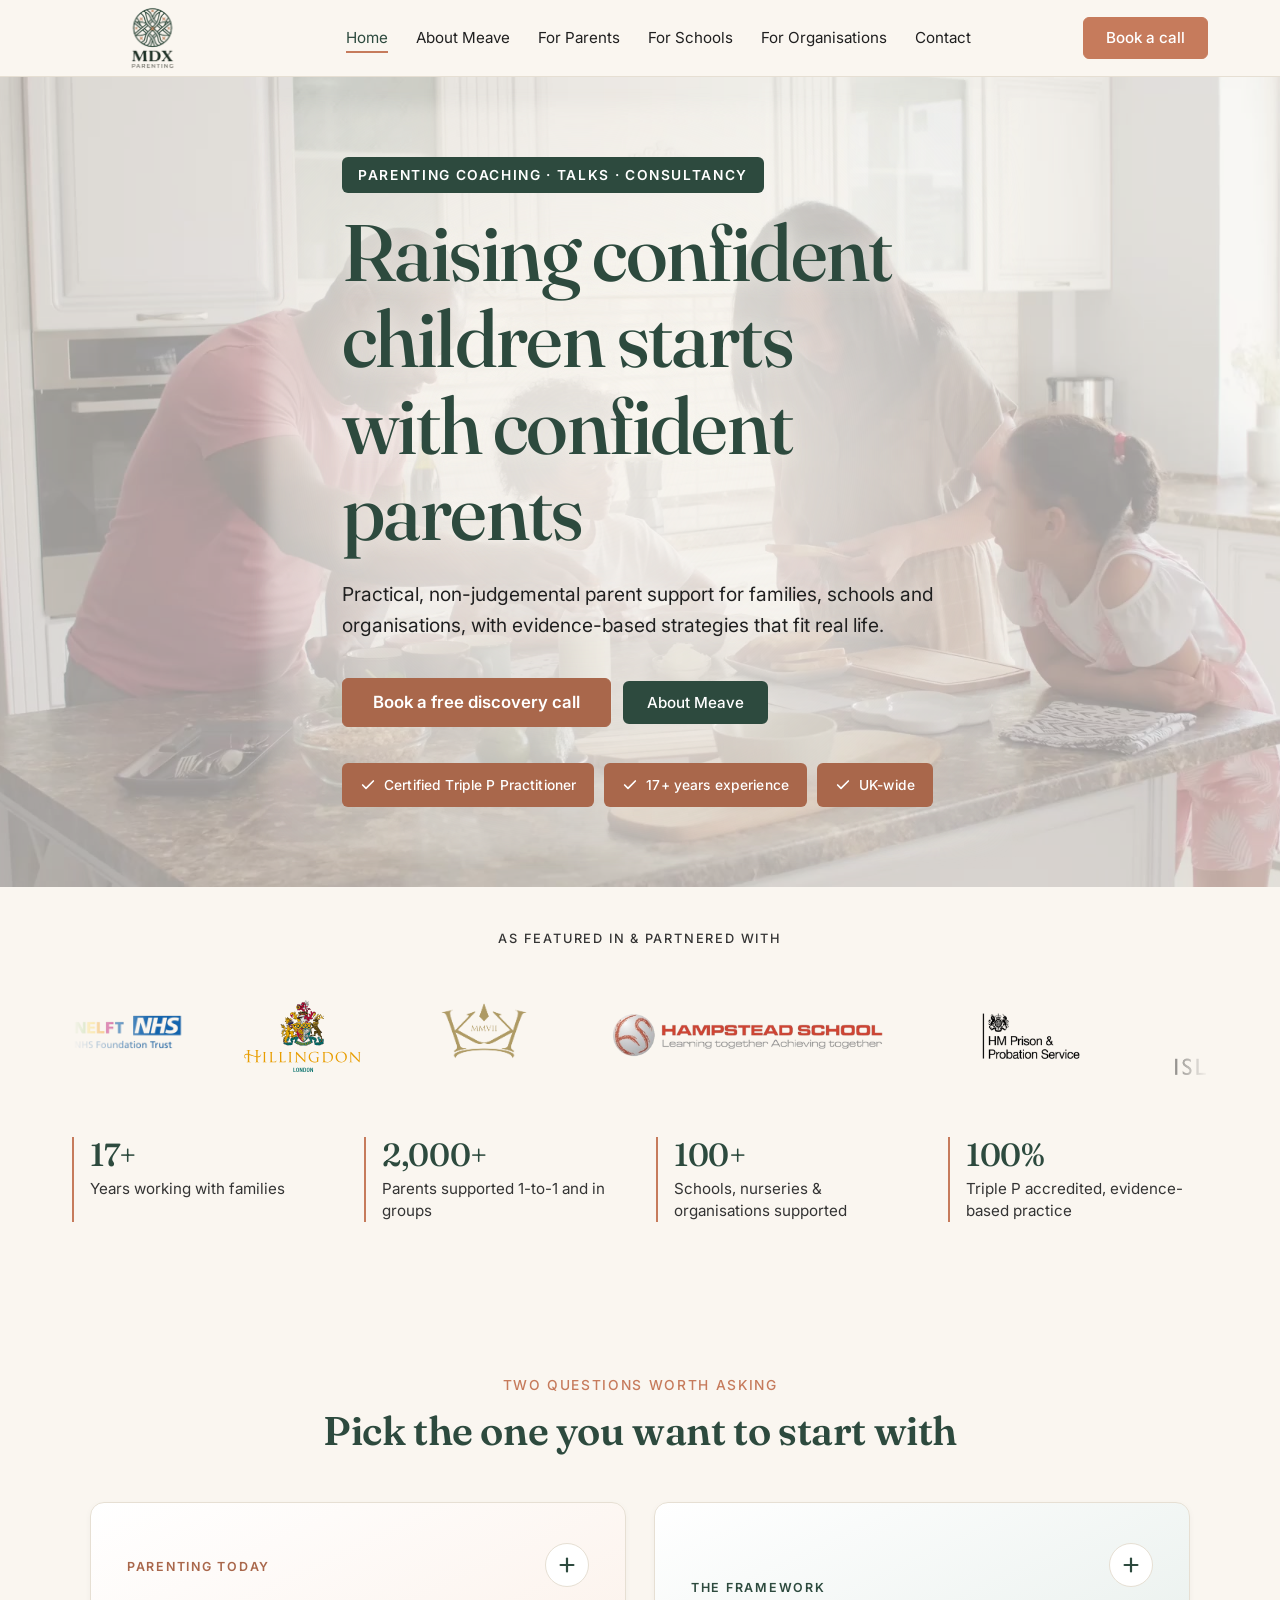
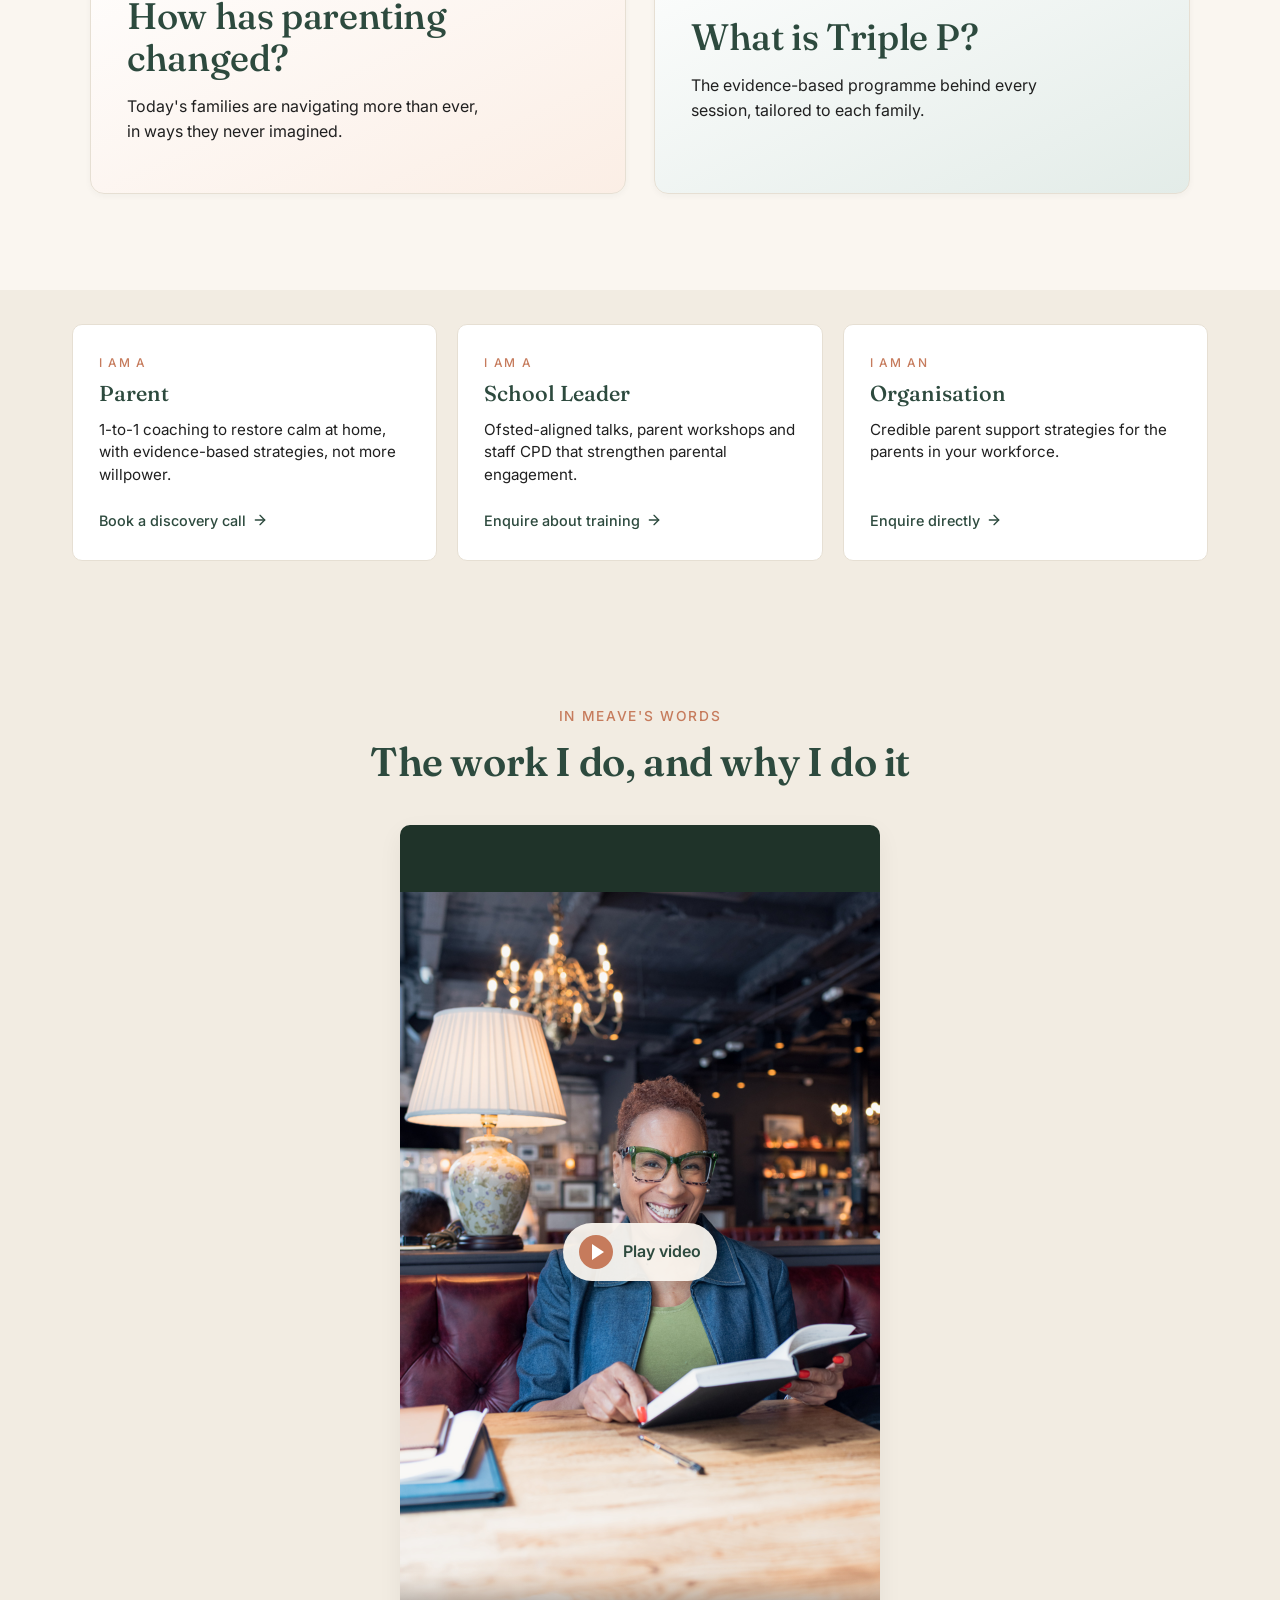
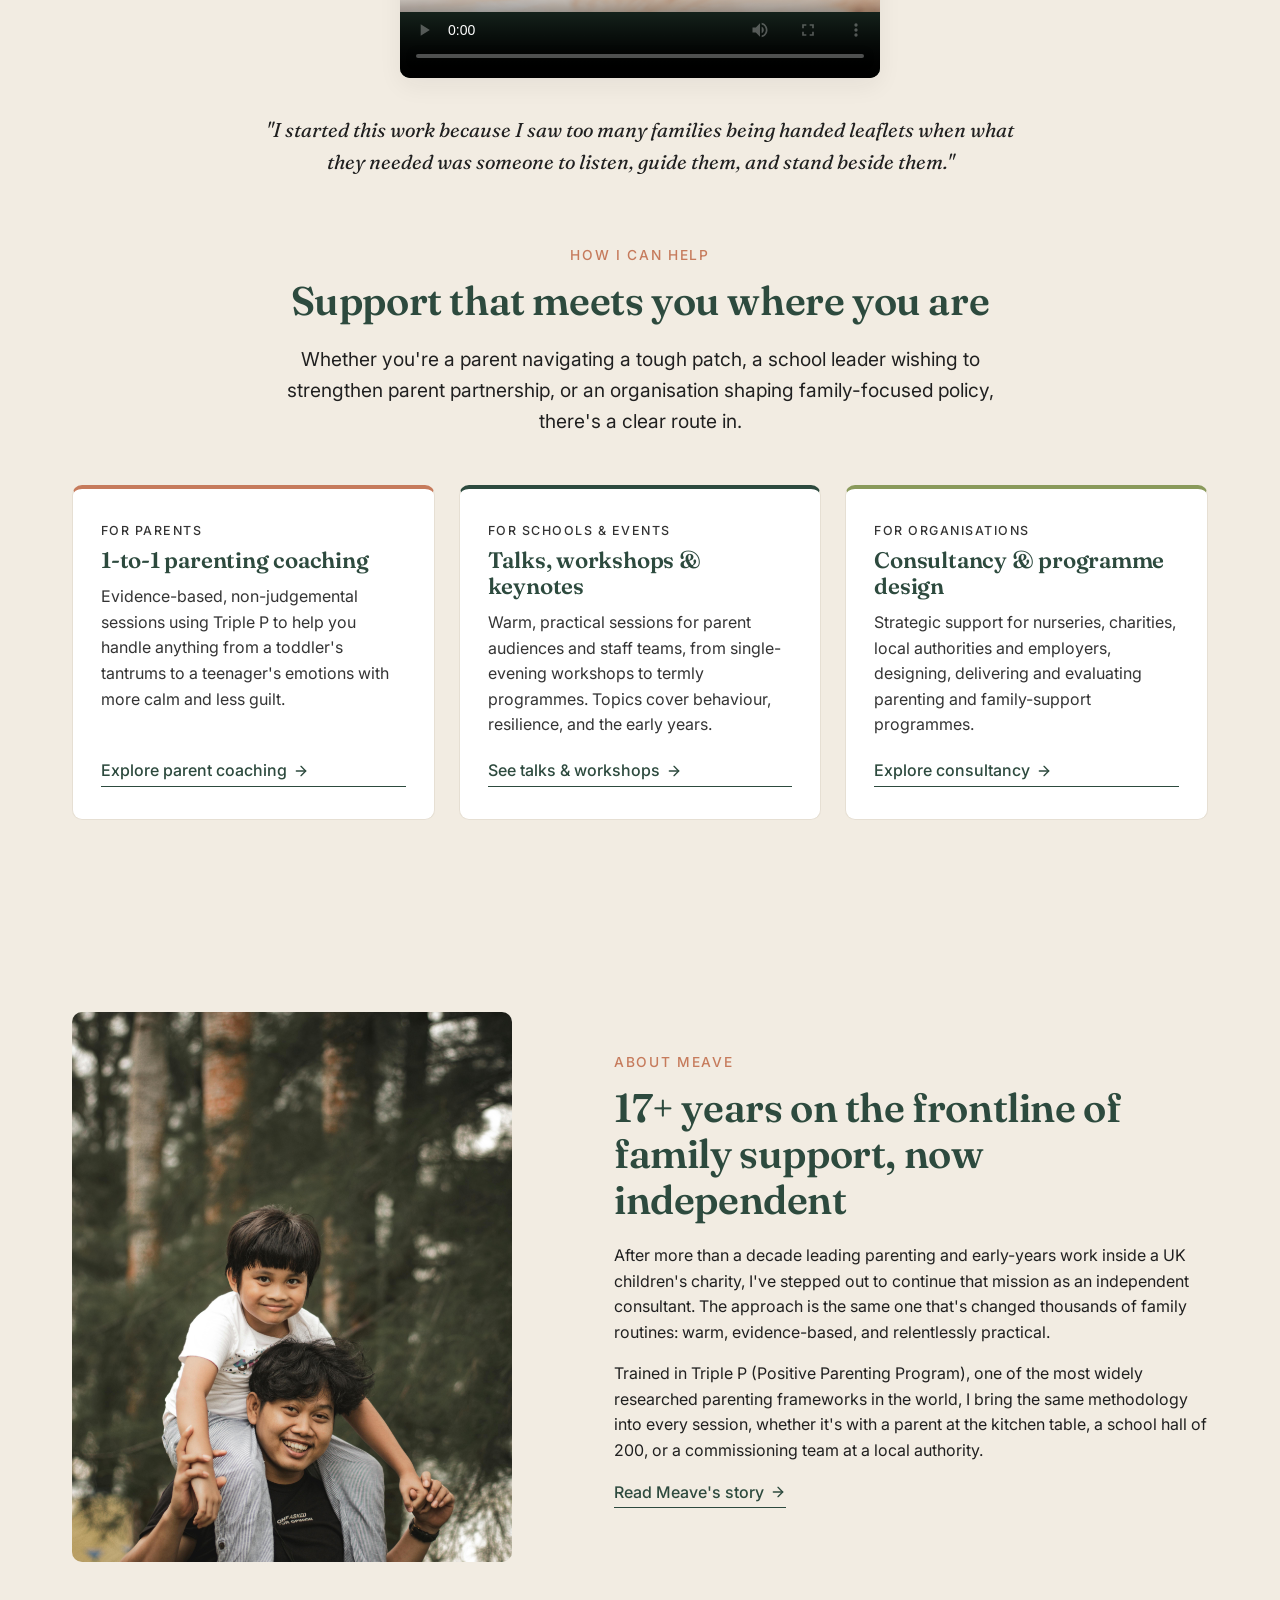
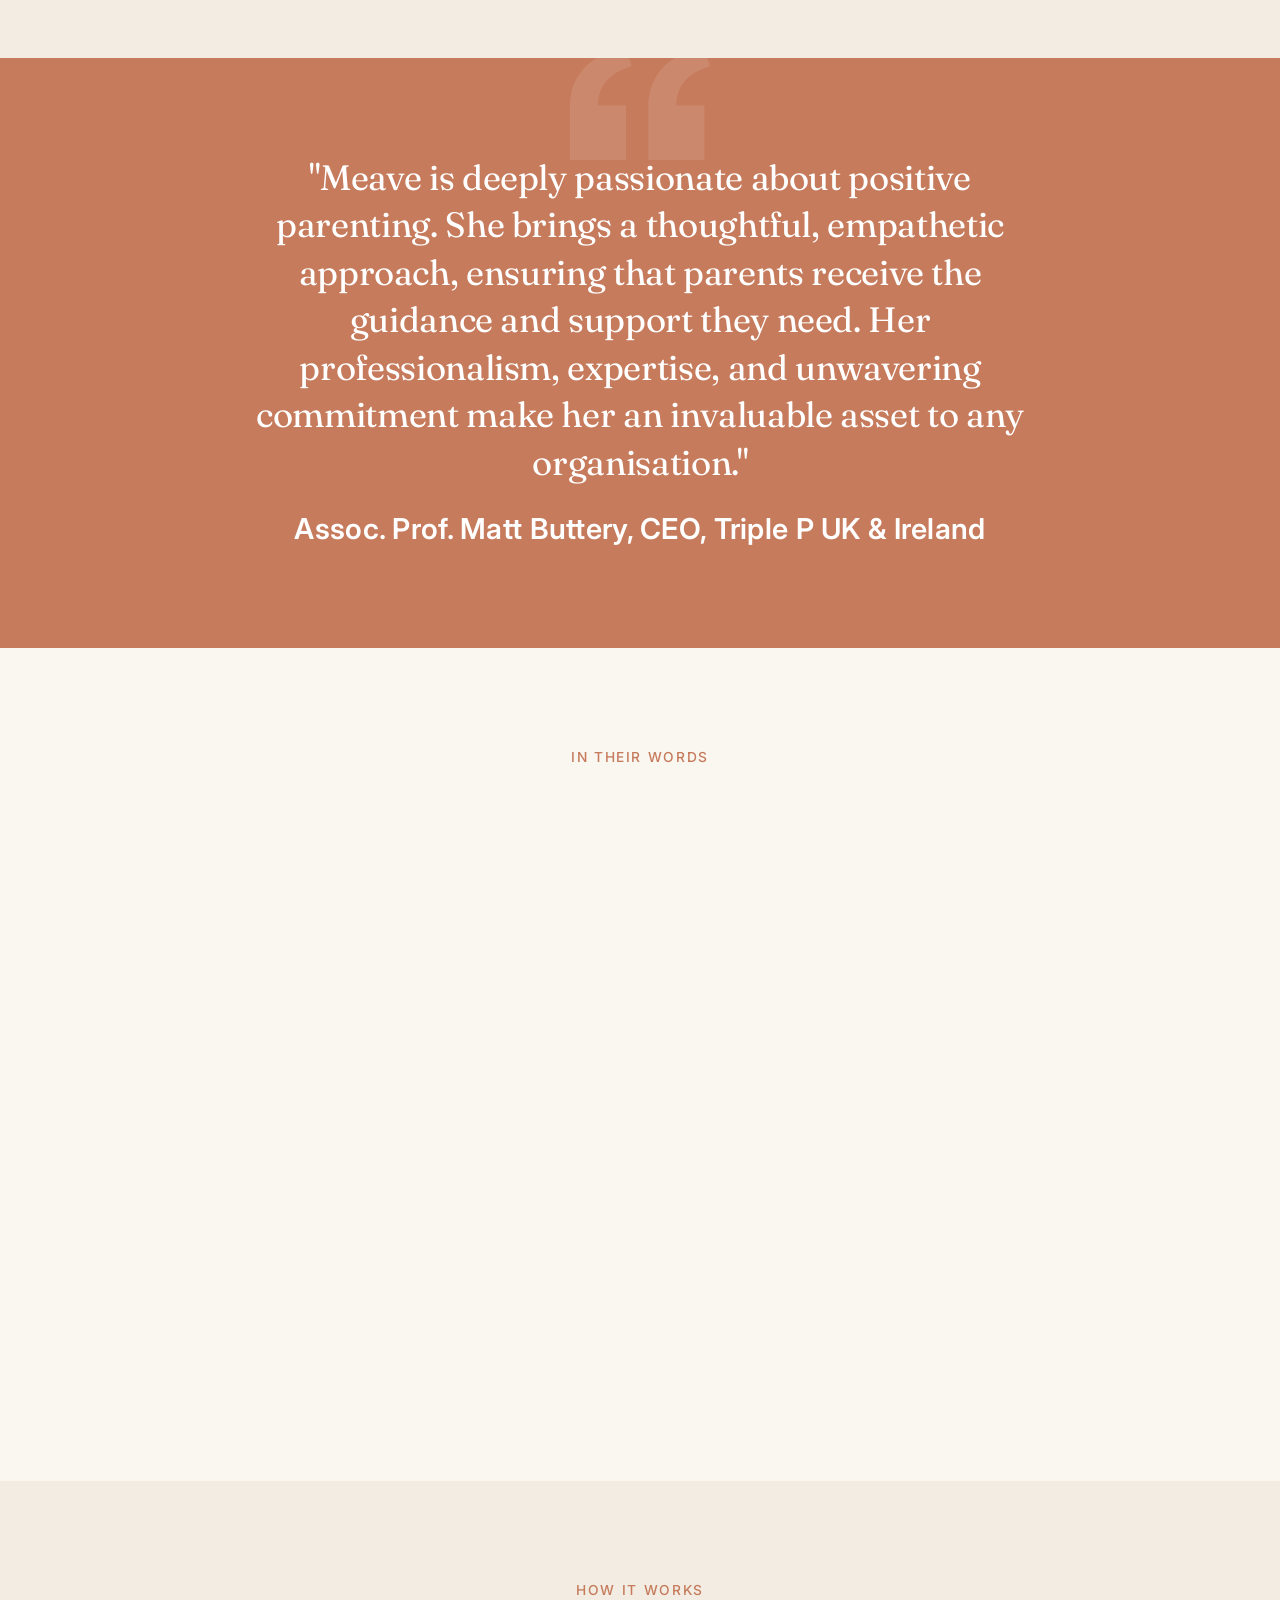
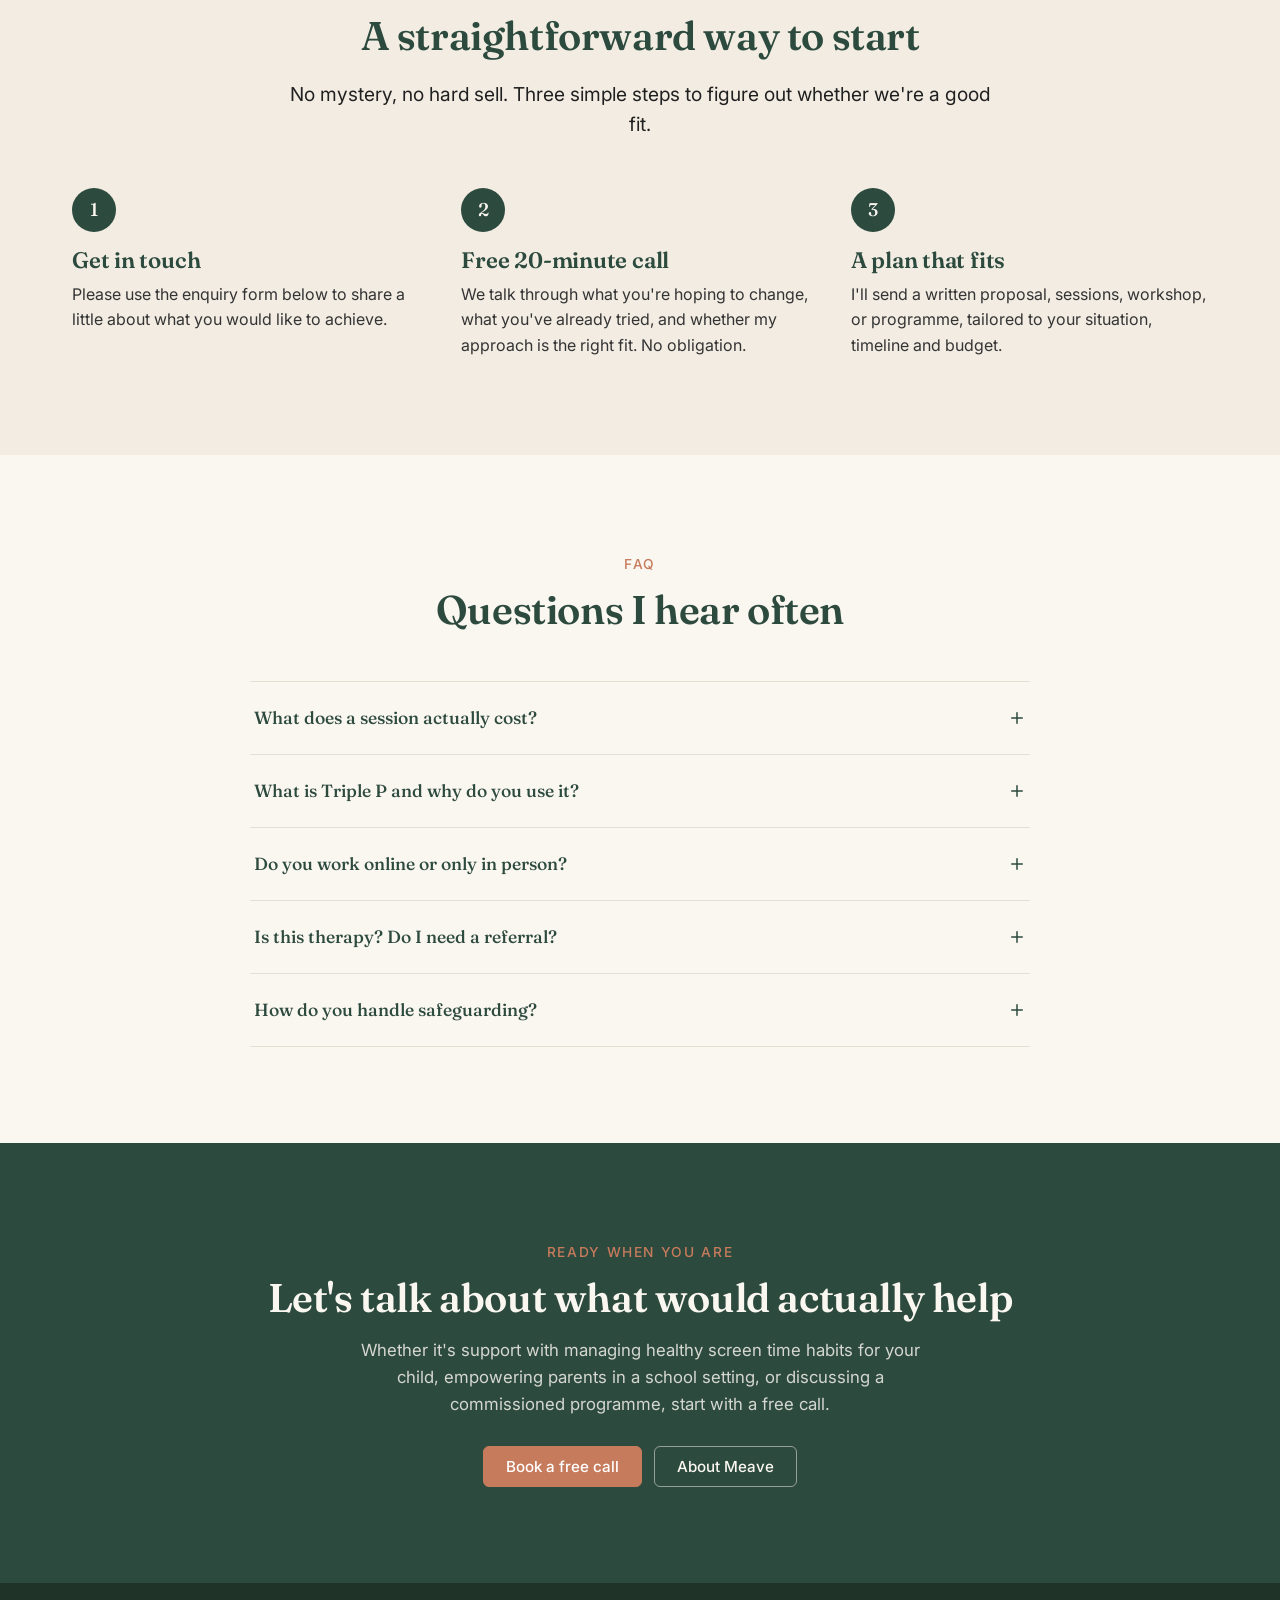
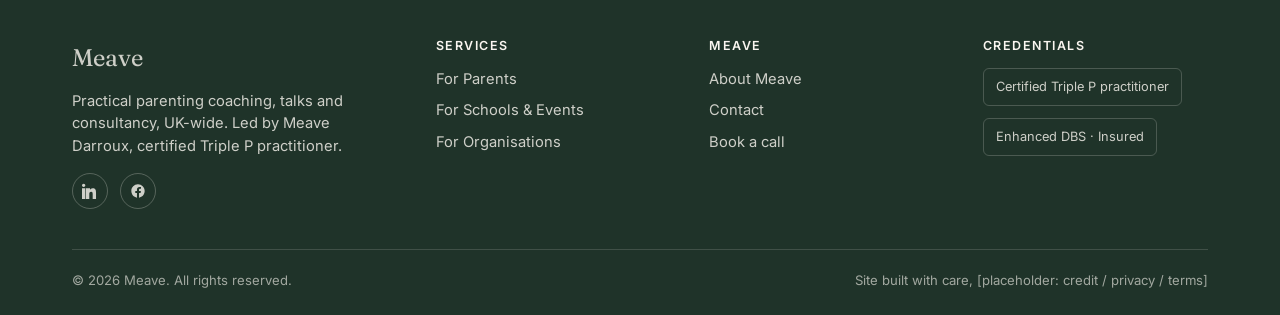
==== commit 47fd8e97: "Homepage CTA: reword lede sentence" ====
--- a/index.html
+++ b/index.html
@@ -581,7 +581,7 @@
       <div class="container">
         <span class="eyebrow" style="color: var(--accent);">Ready when you are</span>
         <h2>Let's talk about what would actually help</h2>
-        <p>Whether it's a single tough bedtime, a whole-school parent evening, or a commissioned programme, start with a free call.</p>
+        <p>Whether it's support with managing healthy screen time habits for your child, empowering parents in a school setting, or discussing a commissioned programme, start with a free call.</p>
         <div class="cta-band__actions">
           <a href="contact.html" class="btn btn-accent">Book a free call</a>
           <a href="about.html" class="btn btn-ghost">About Meave</a>
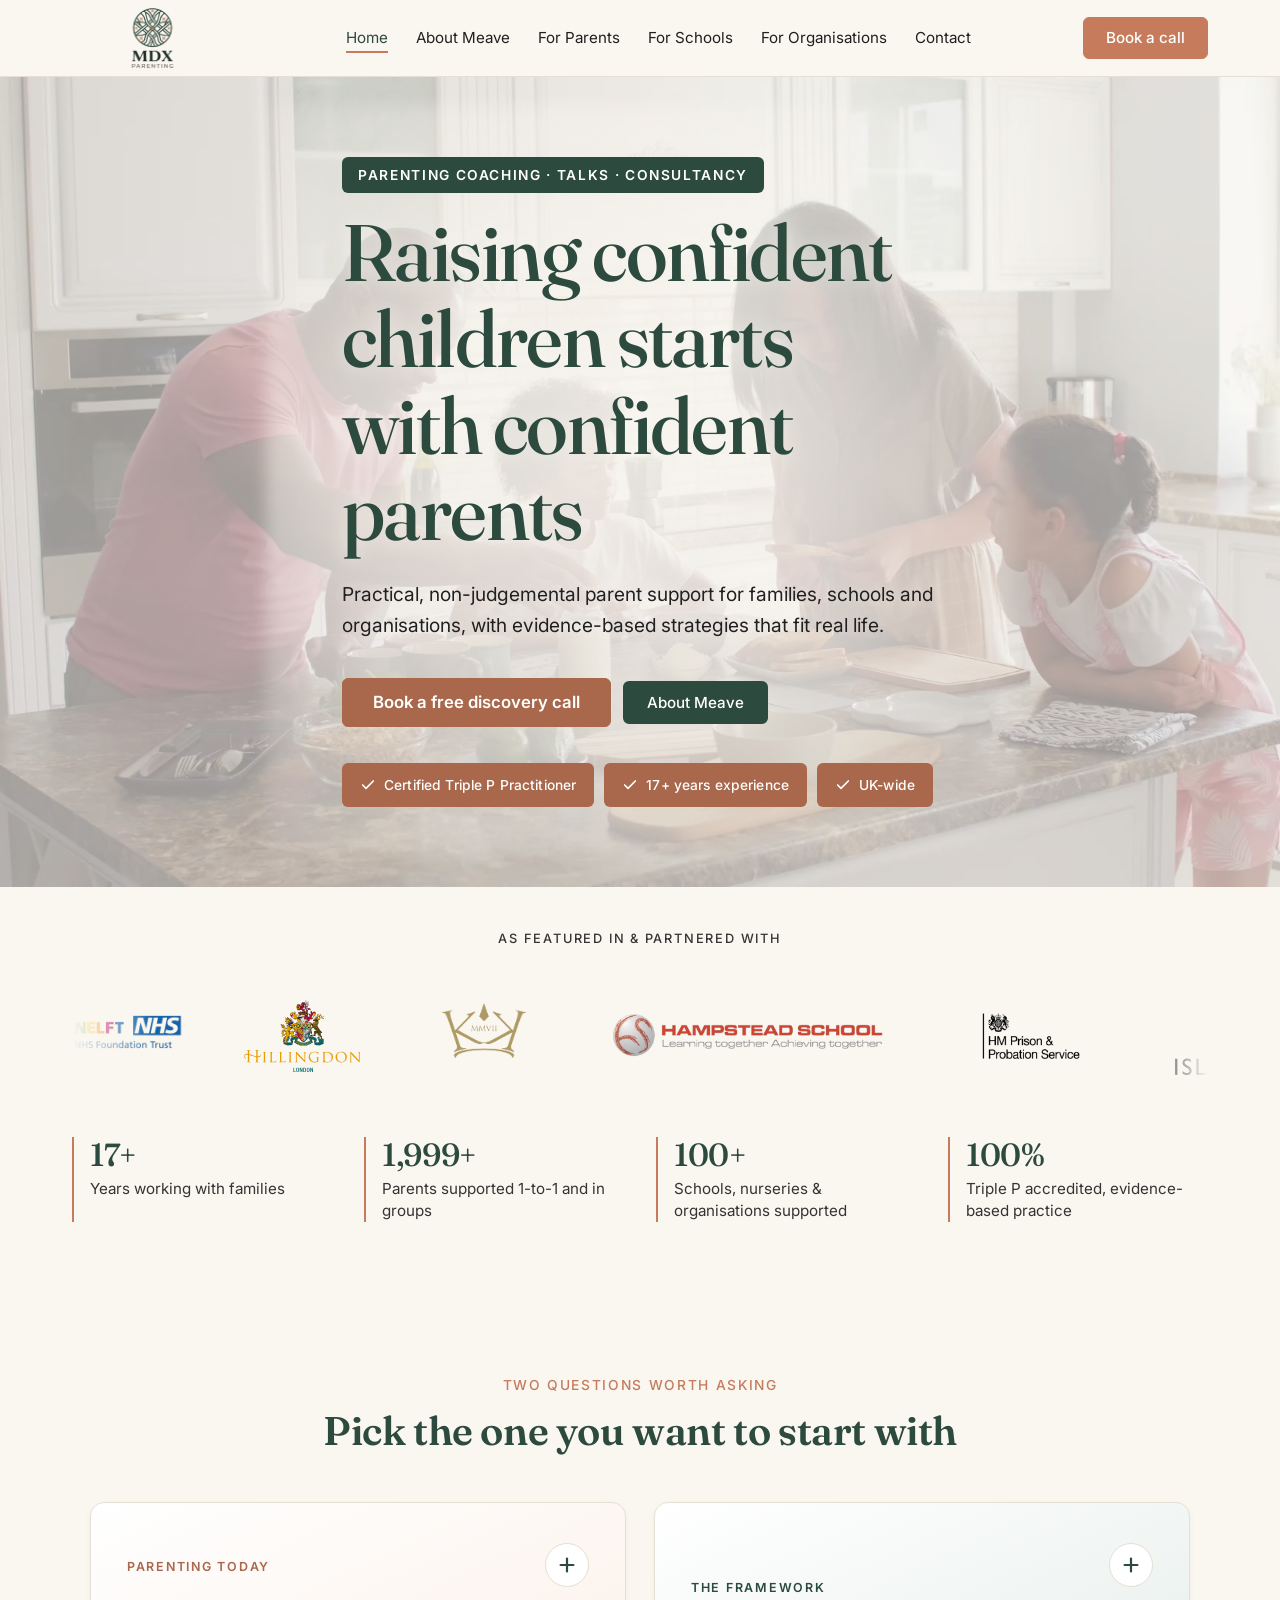
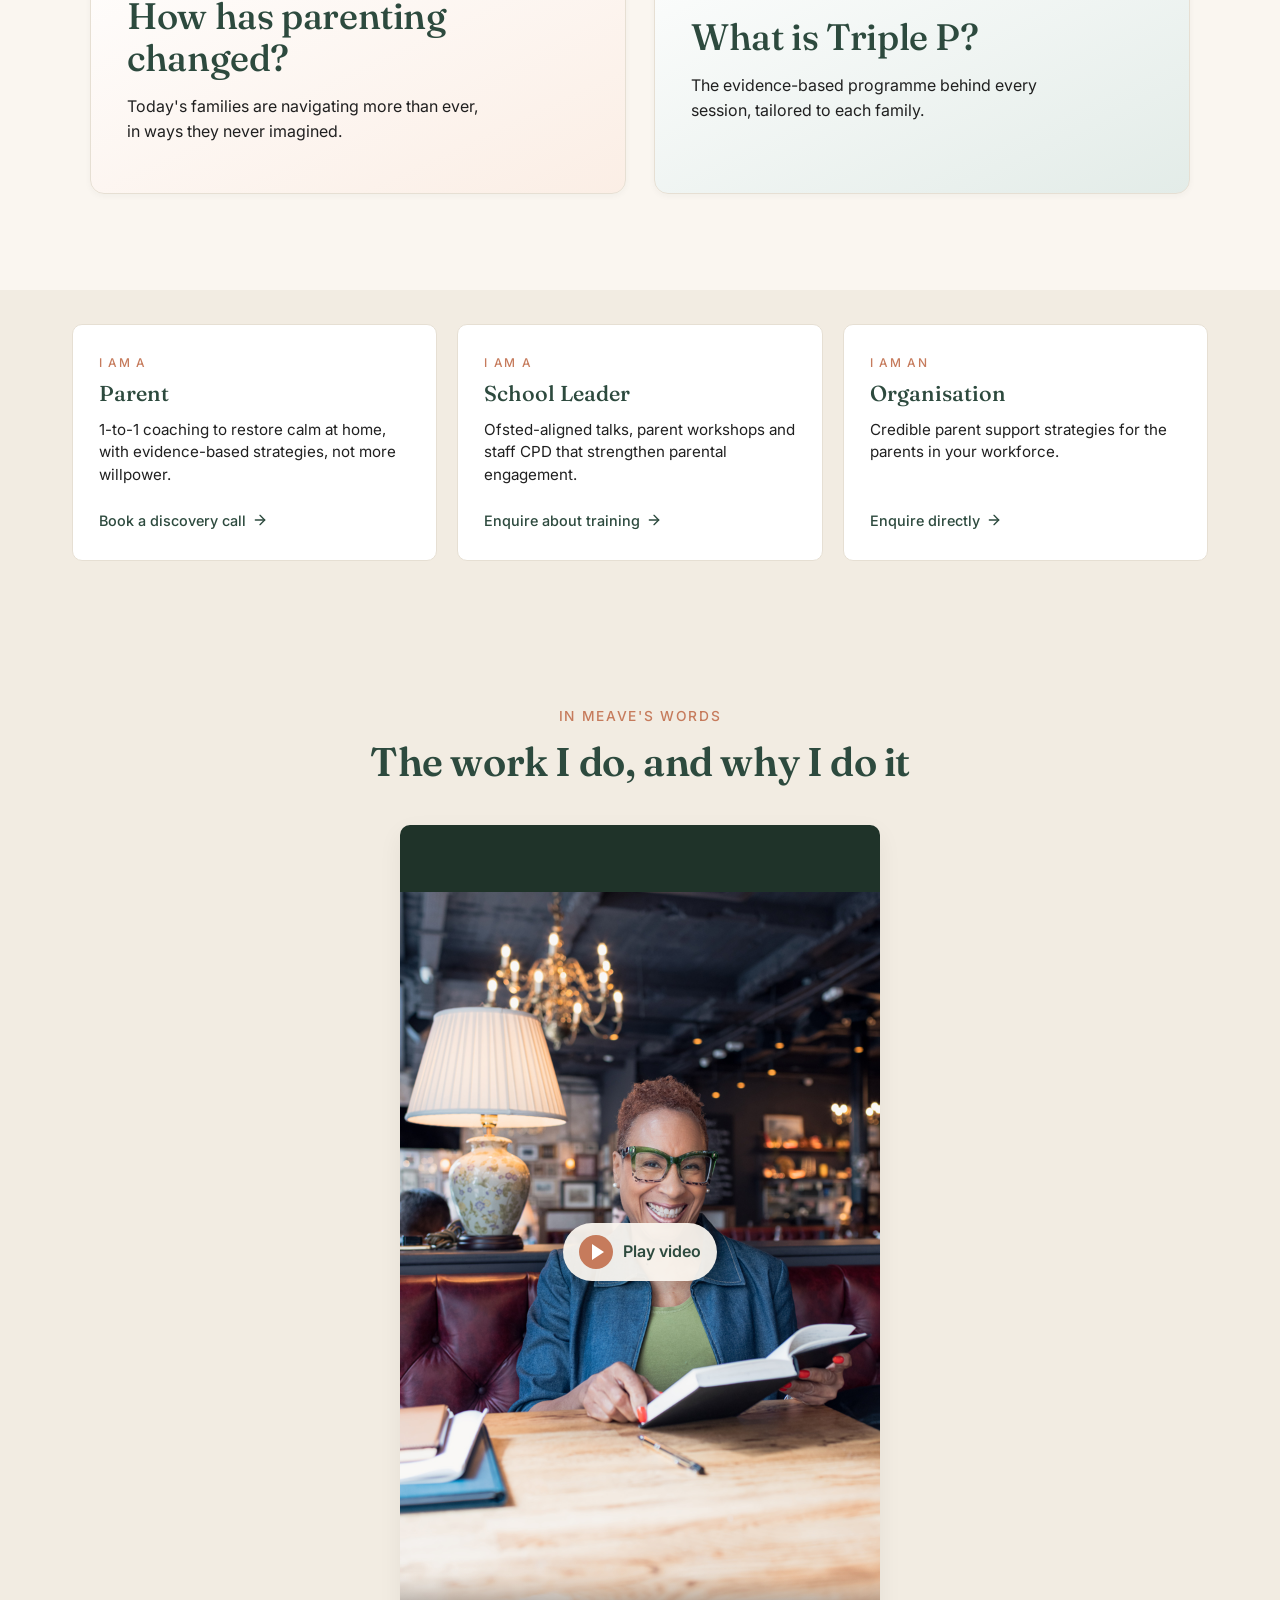
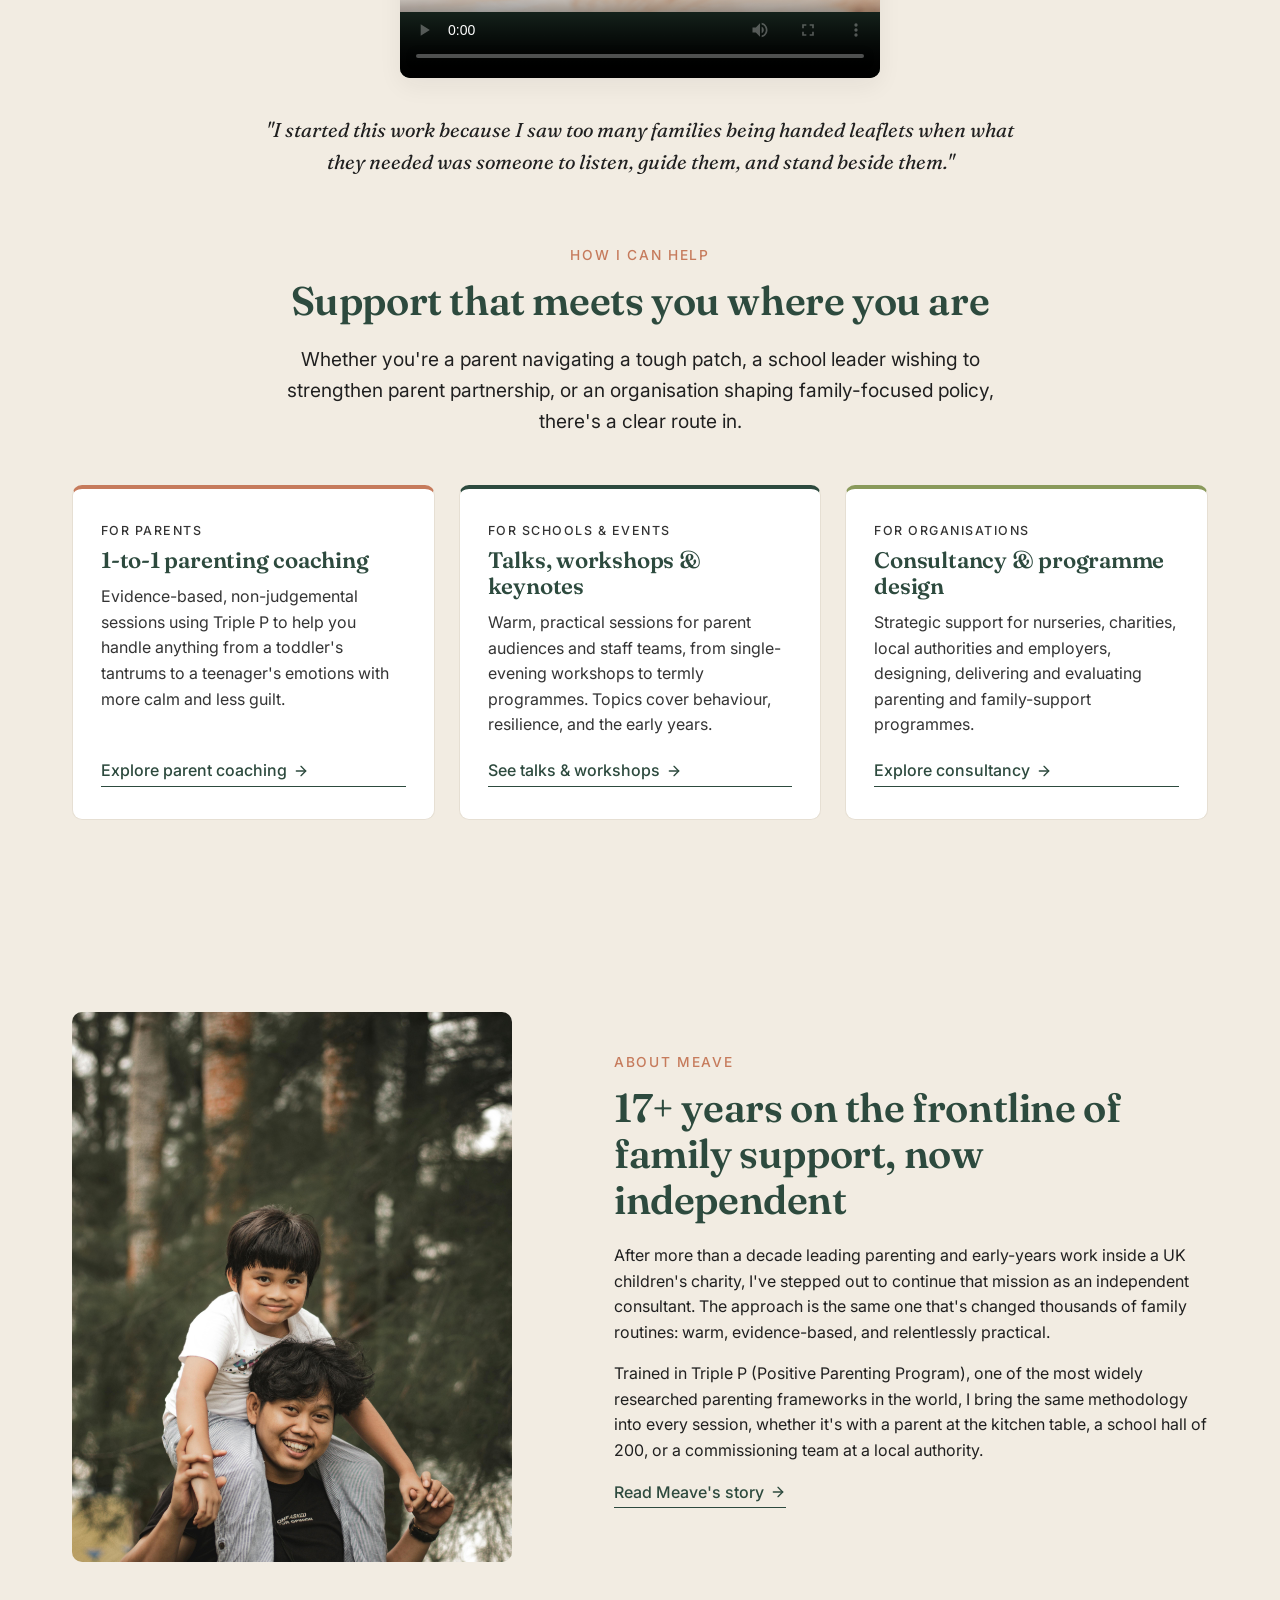
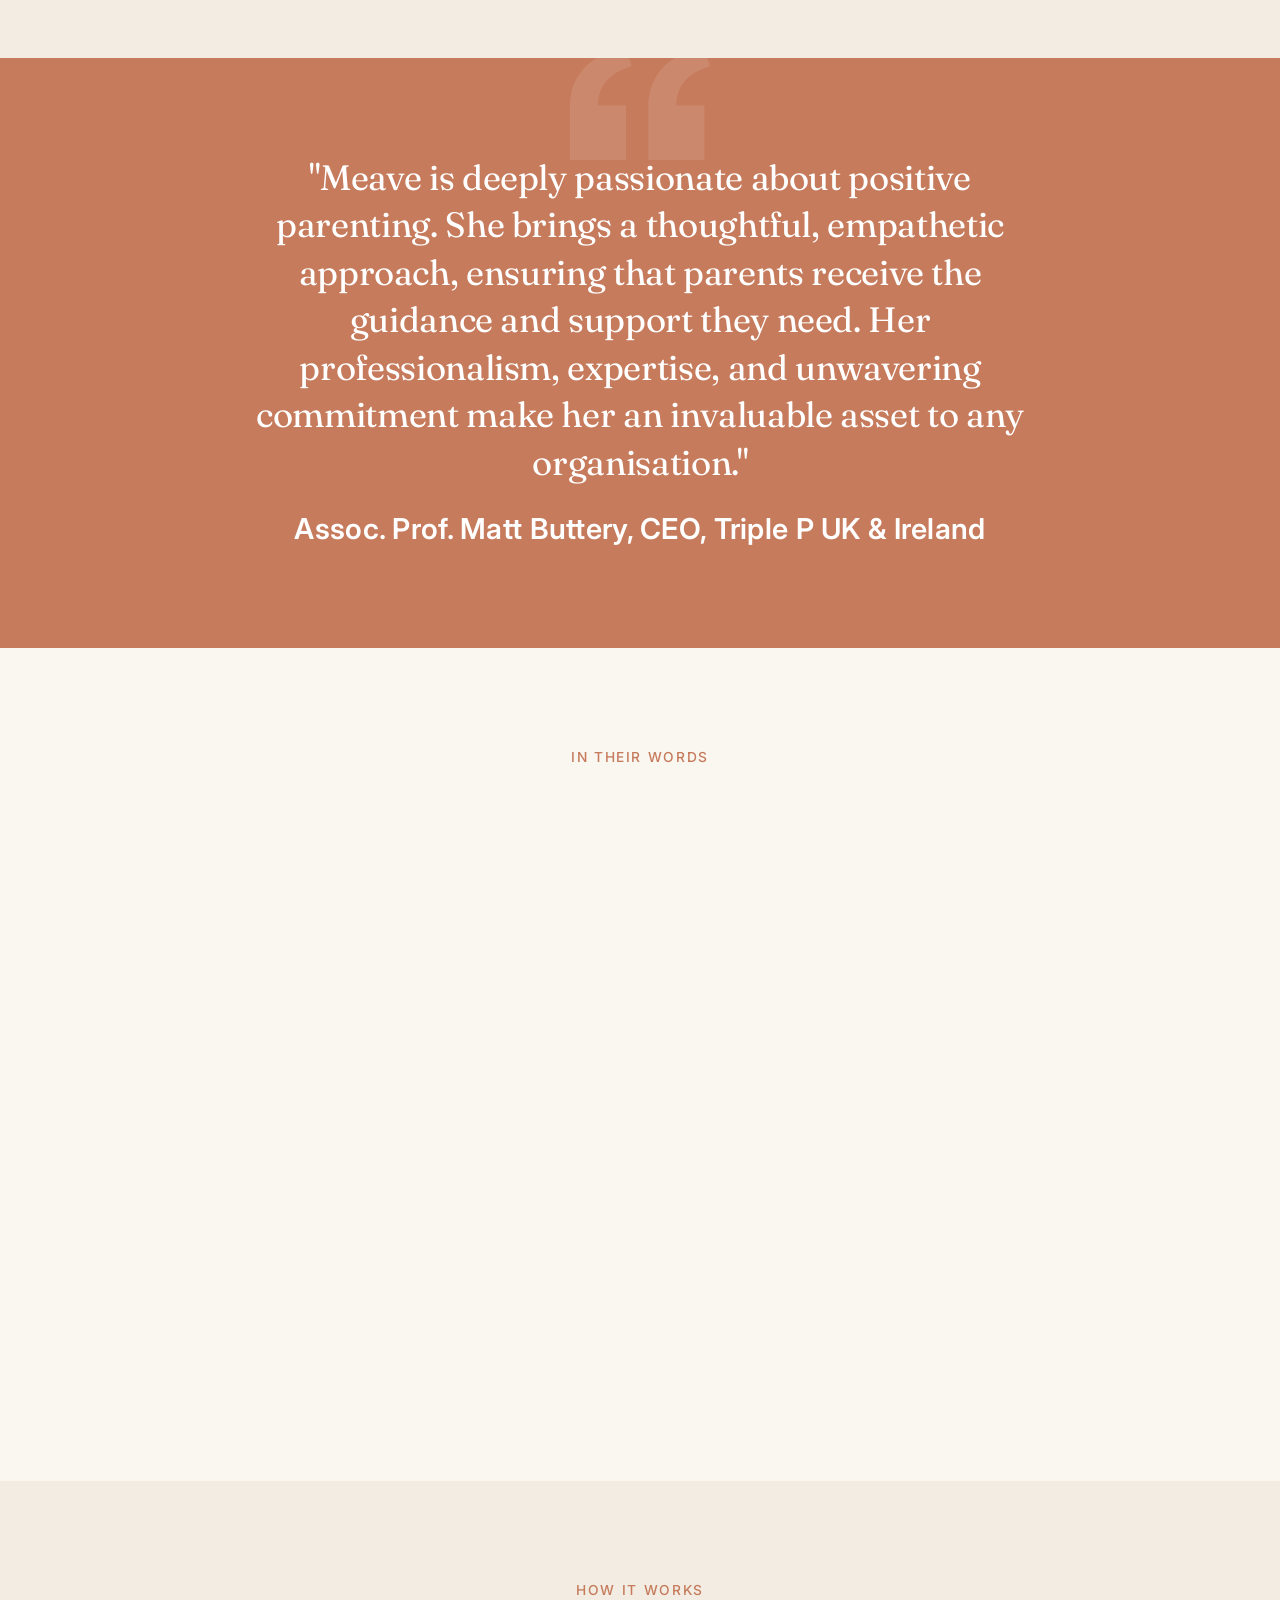
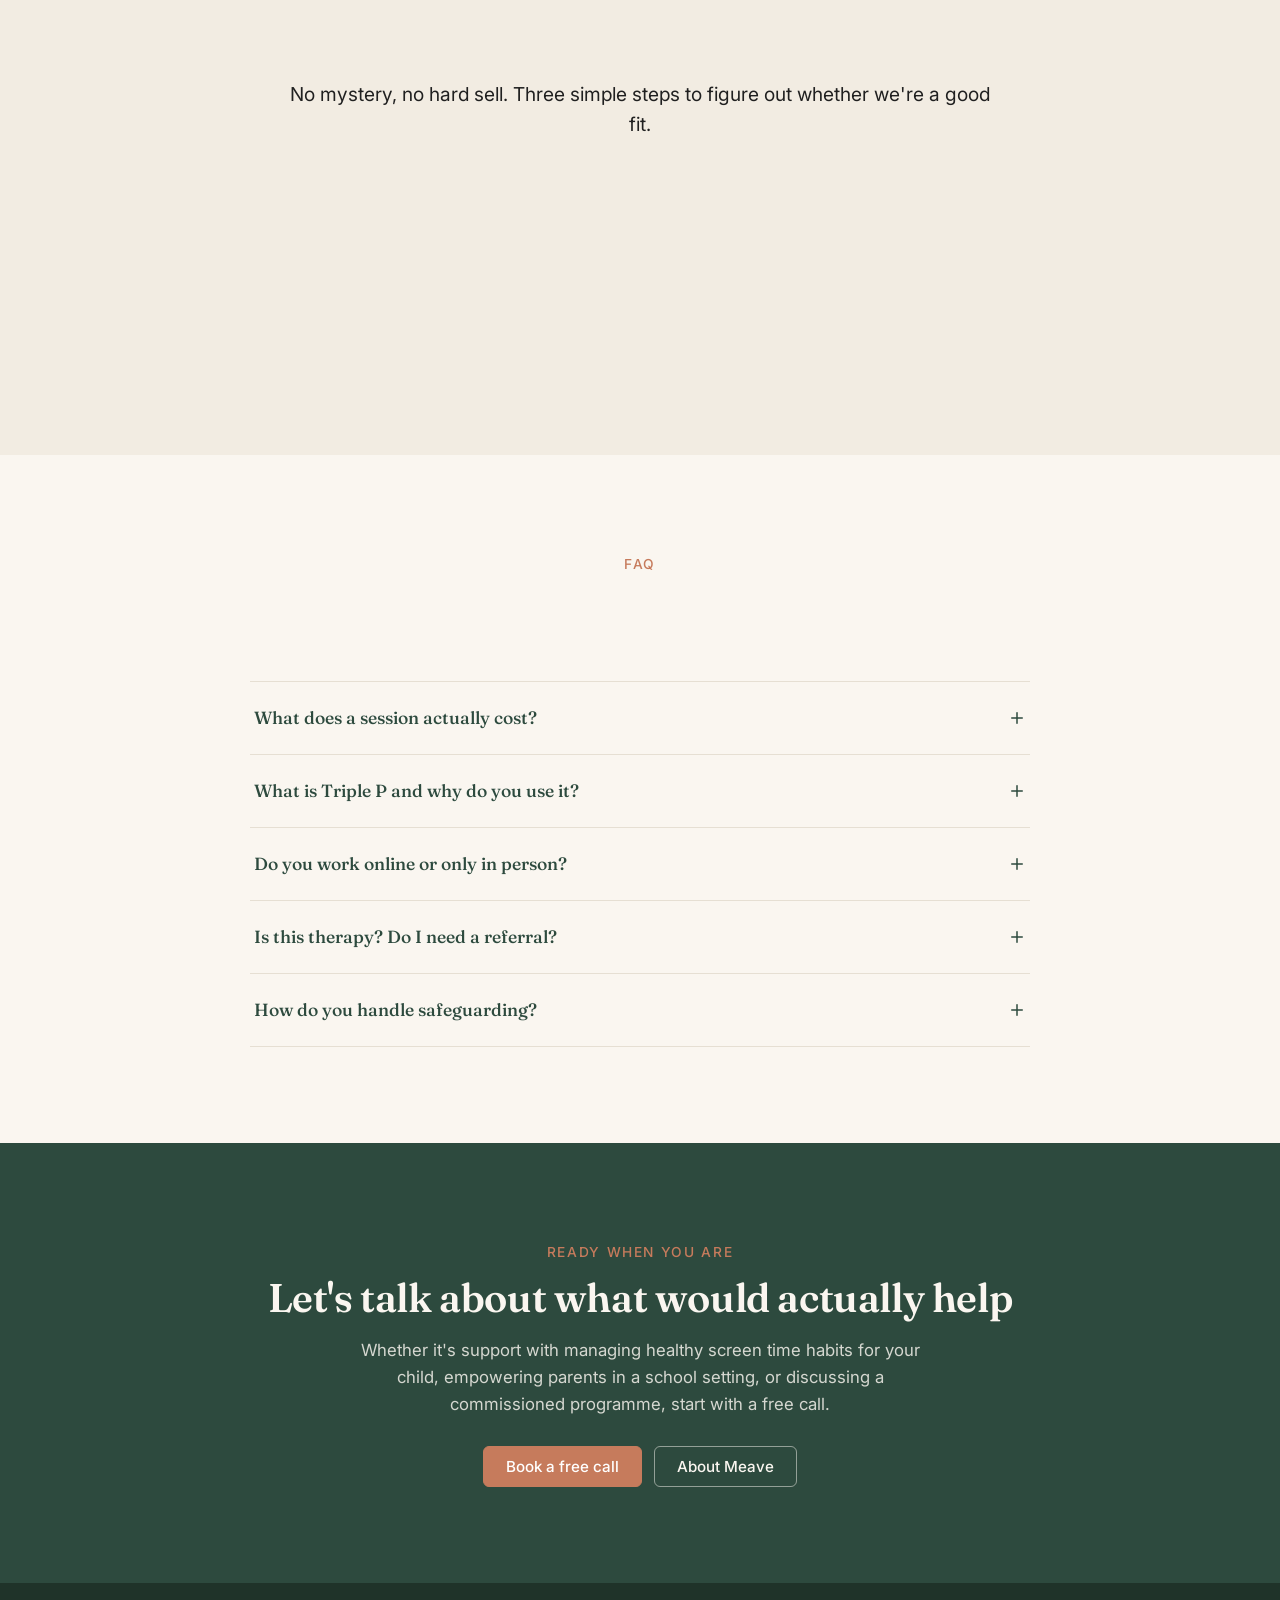
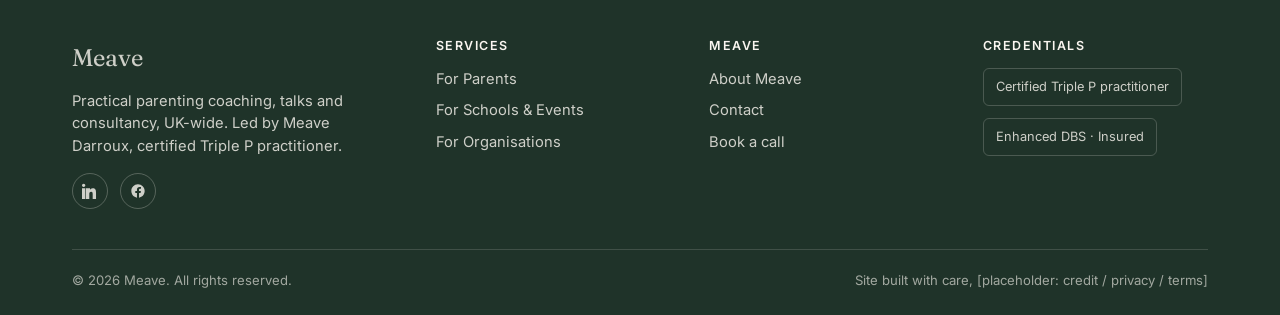
==== commit 3d121c13: "Logo belt: add UCL to homepage and organisations page" ====
--- a/index.html
+++ b/index.html
@@ -224,6 +224,9 @@
             <span class="logo-strip__item logo-strip__item--logo">
               <img src="logos/BCP-Council-RGB-white-keyline.svg" alt="Christchurch &amp; Poole Council" />
             </span>
+            <span class="logo-strip__item logo-strip__item--logo">
+              <img src="logos/ucl.png" alt="UCL" />
+            </span>
           </div>
         </div>
 
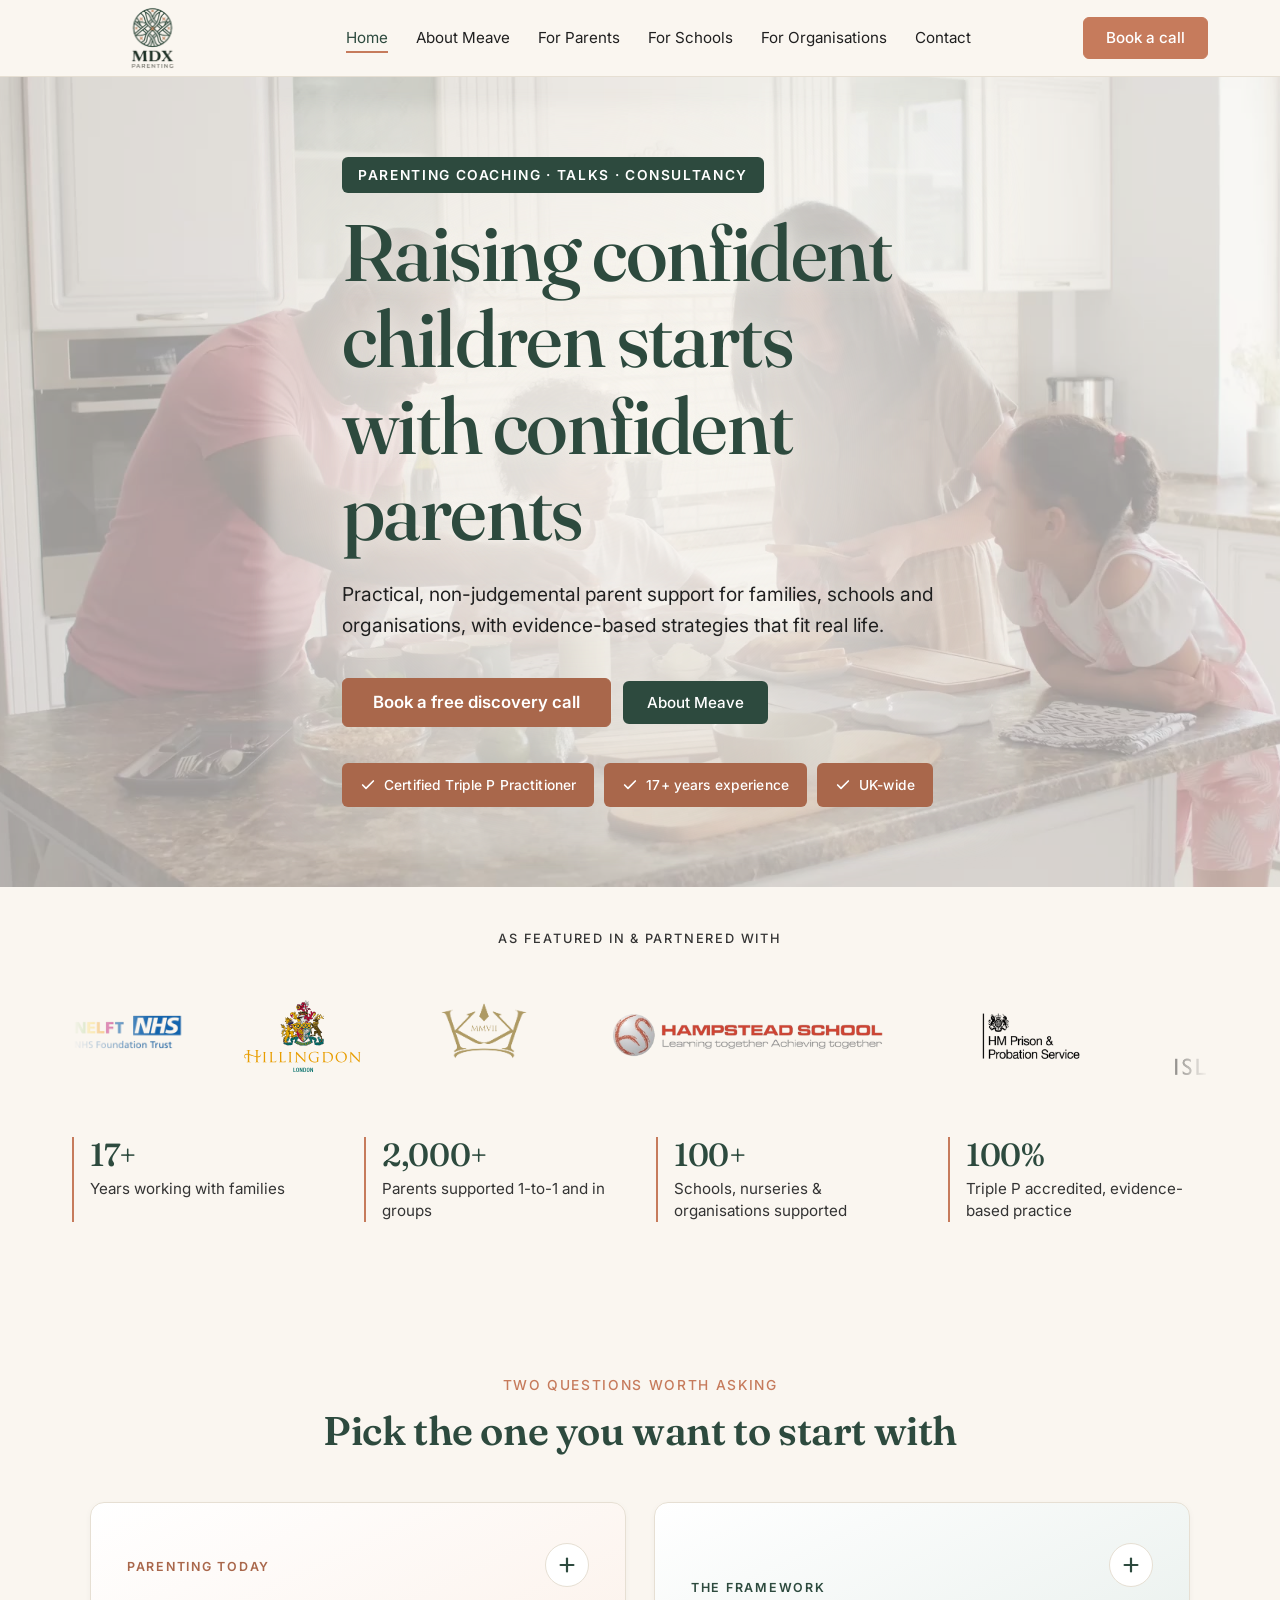
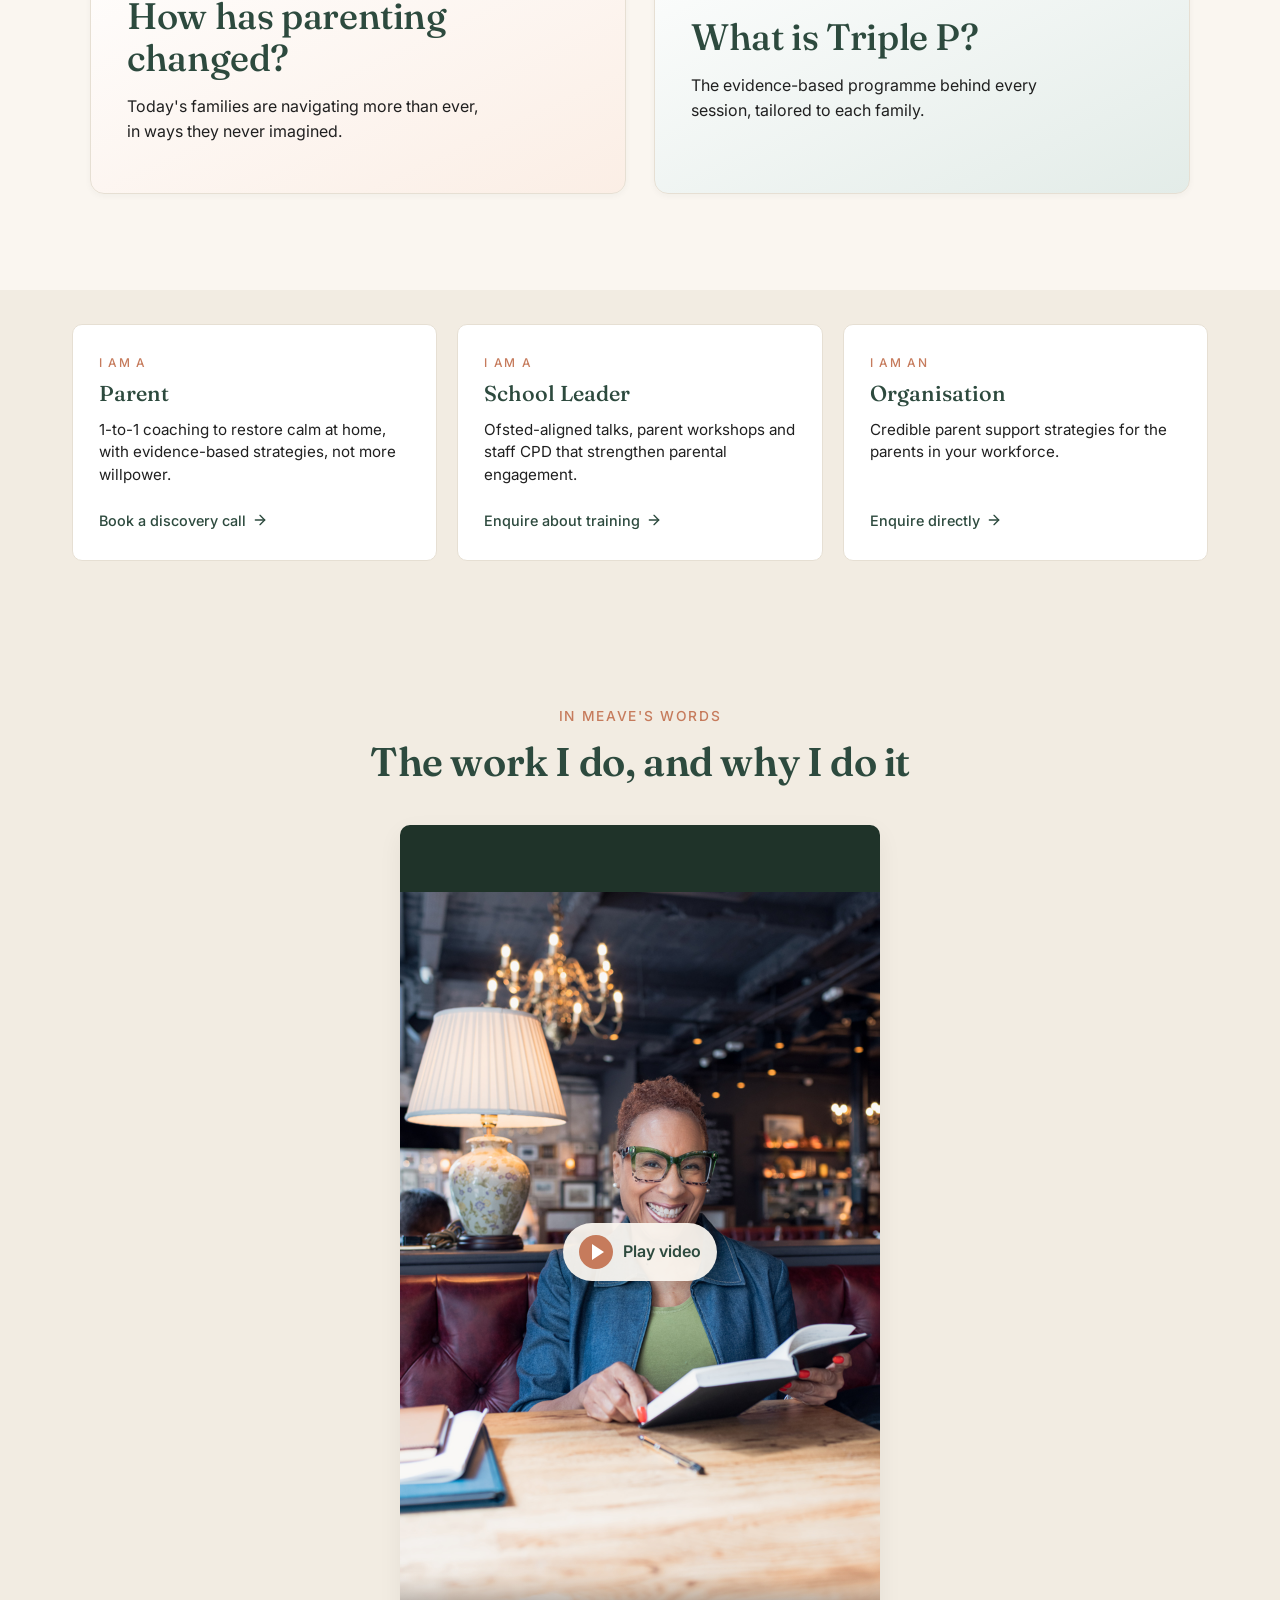
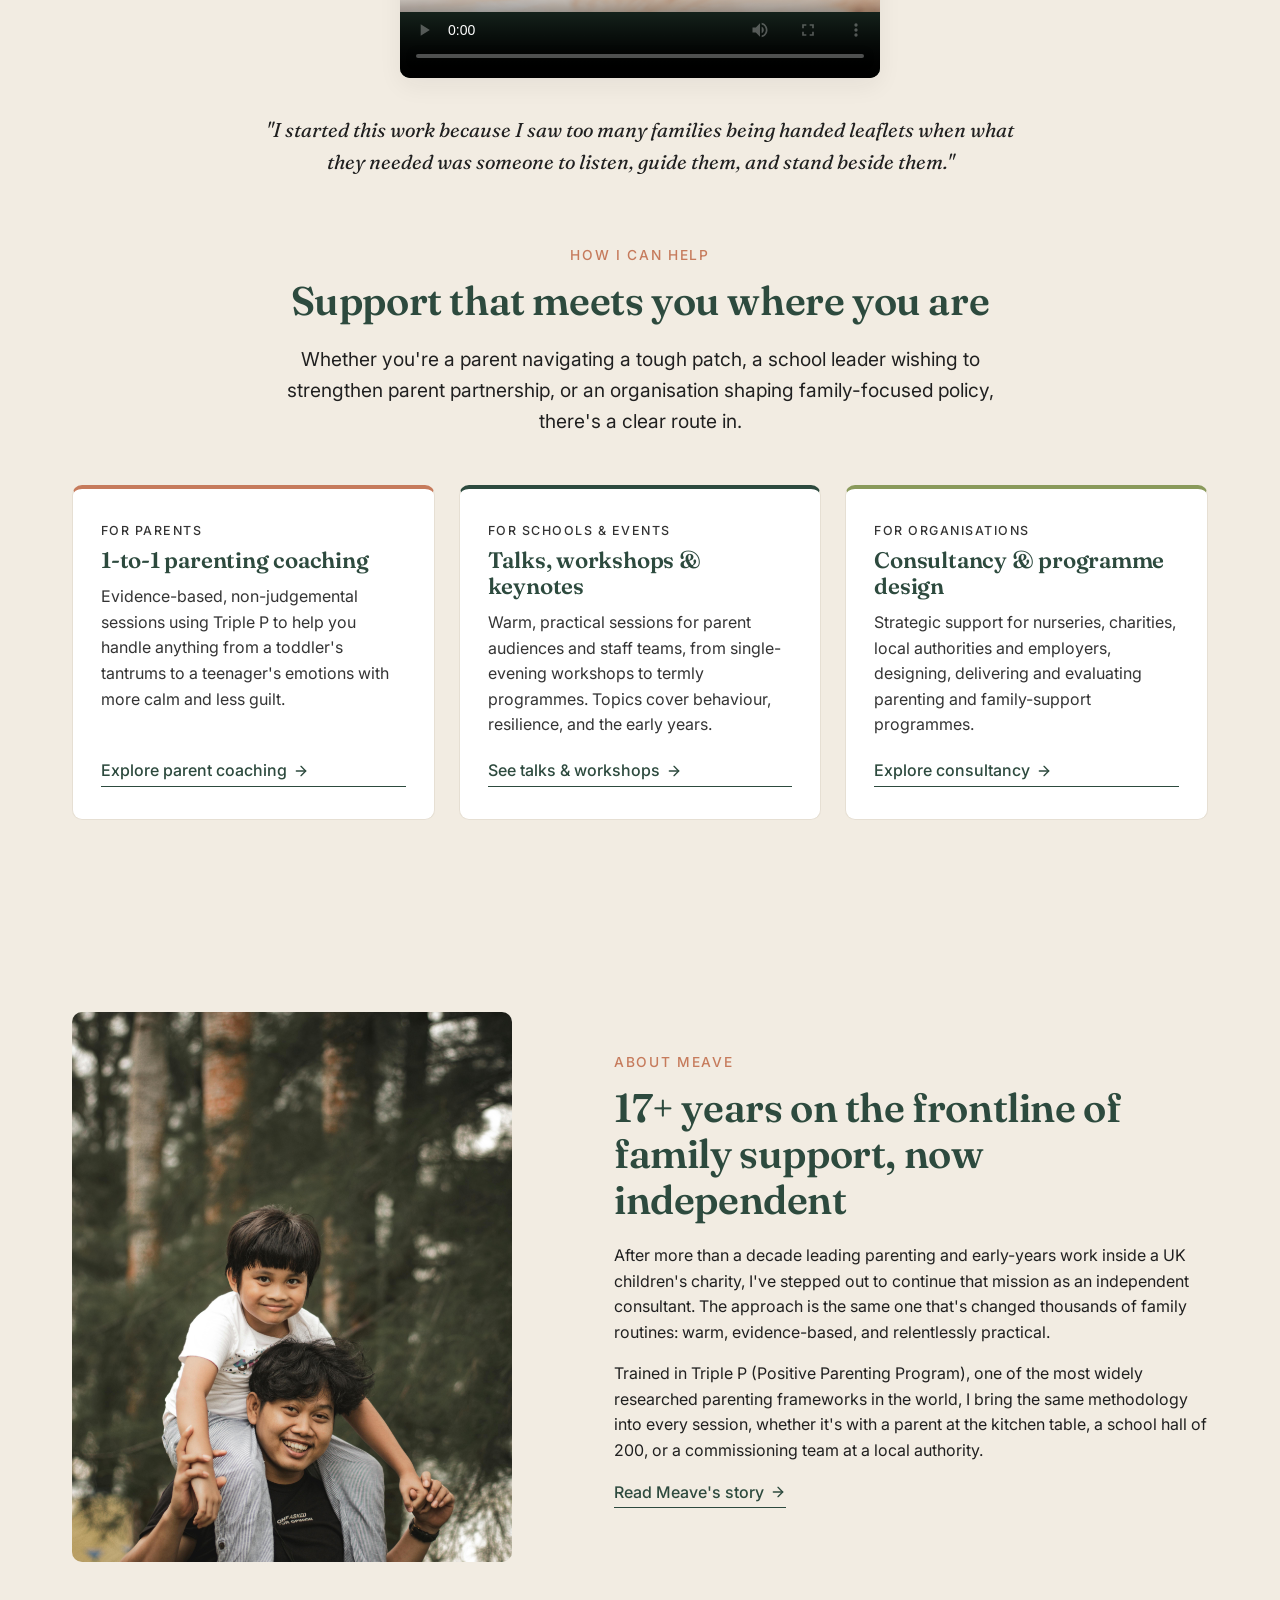
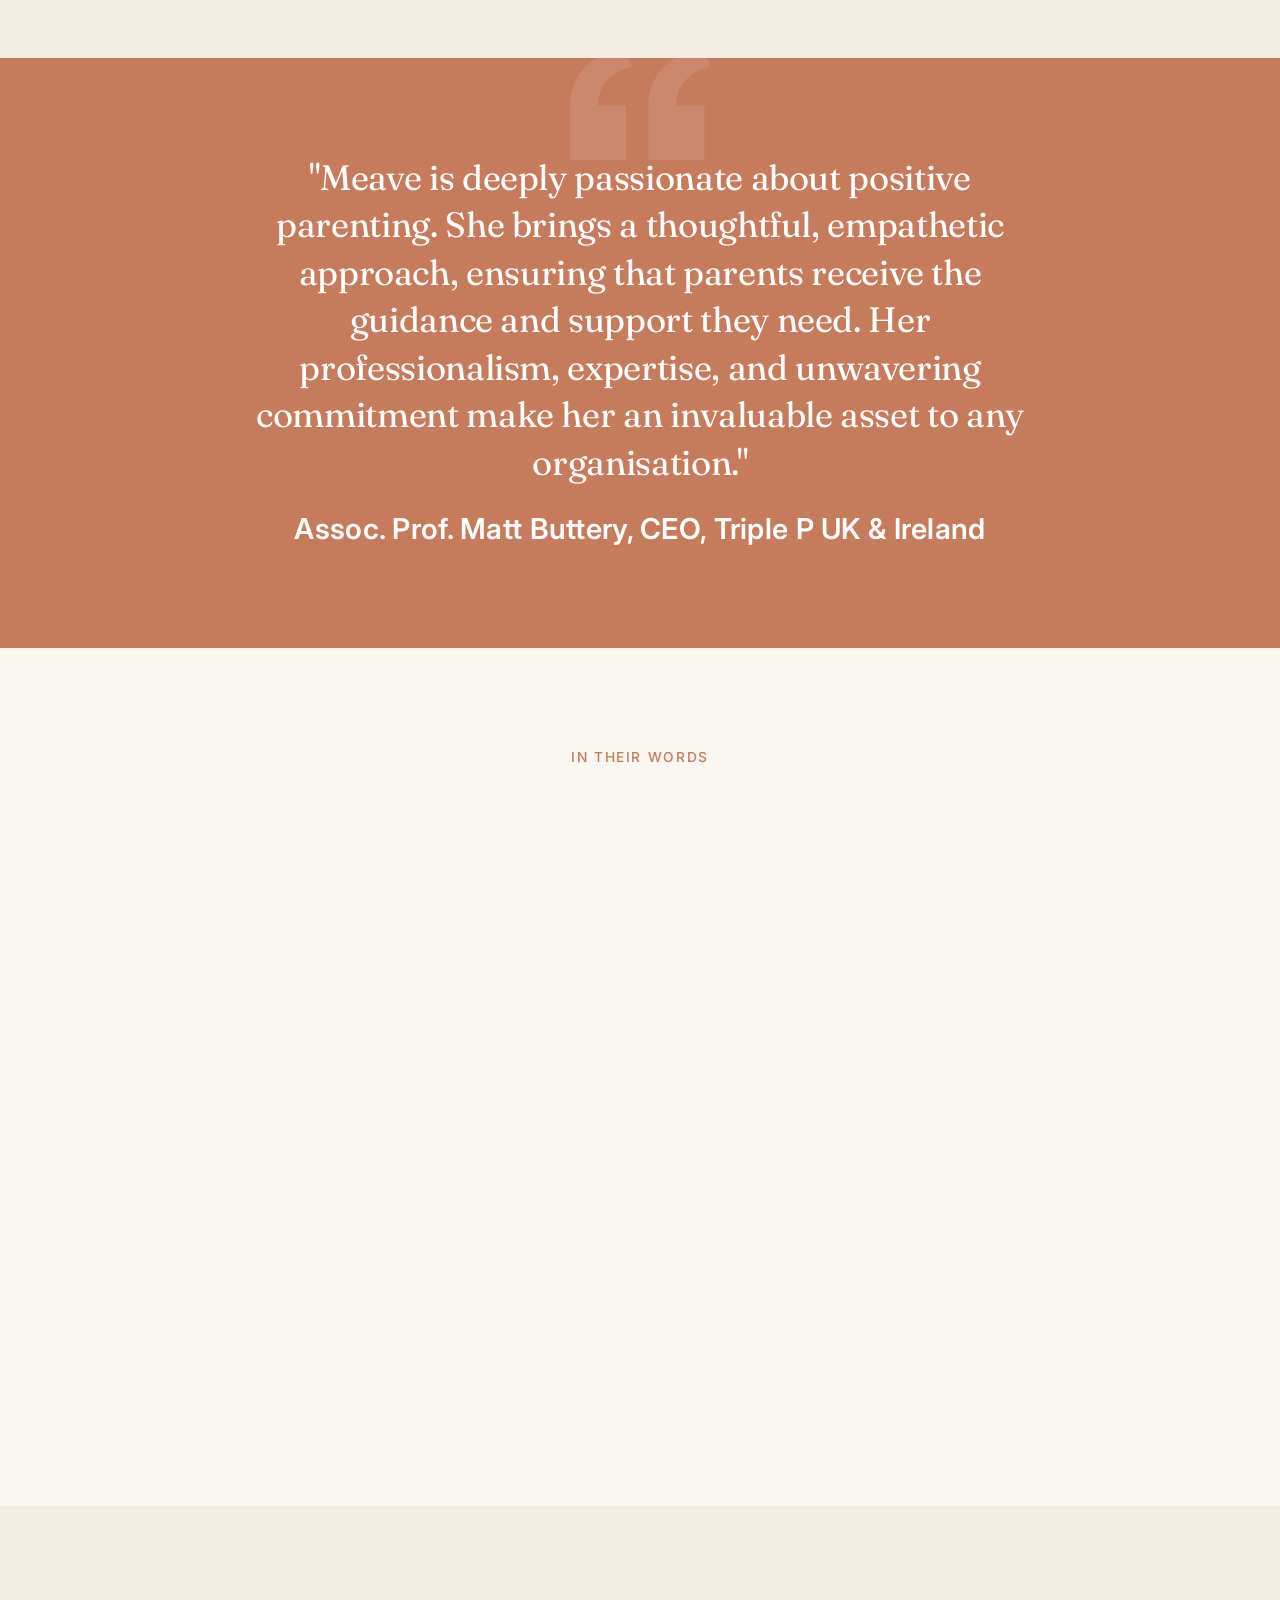
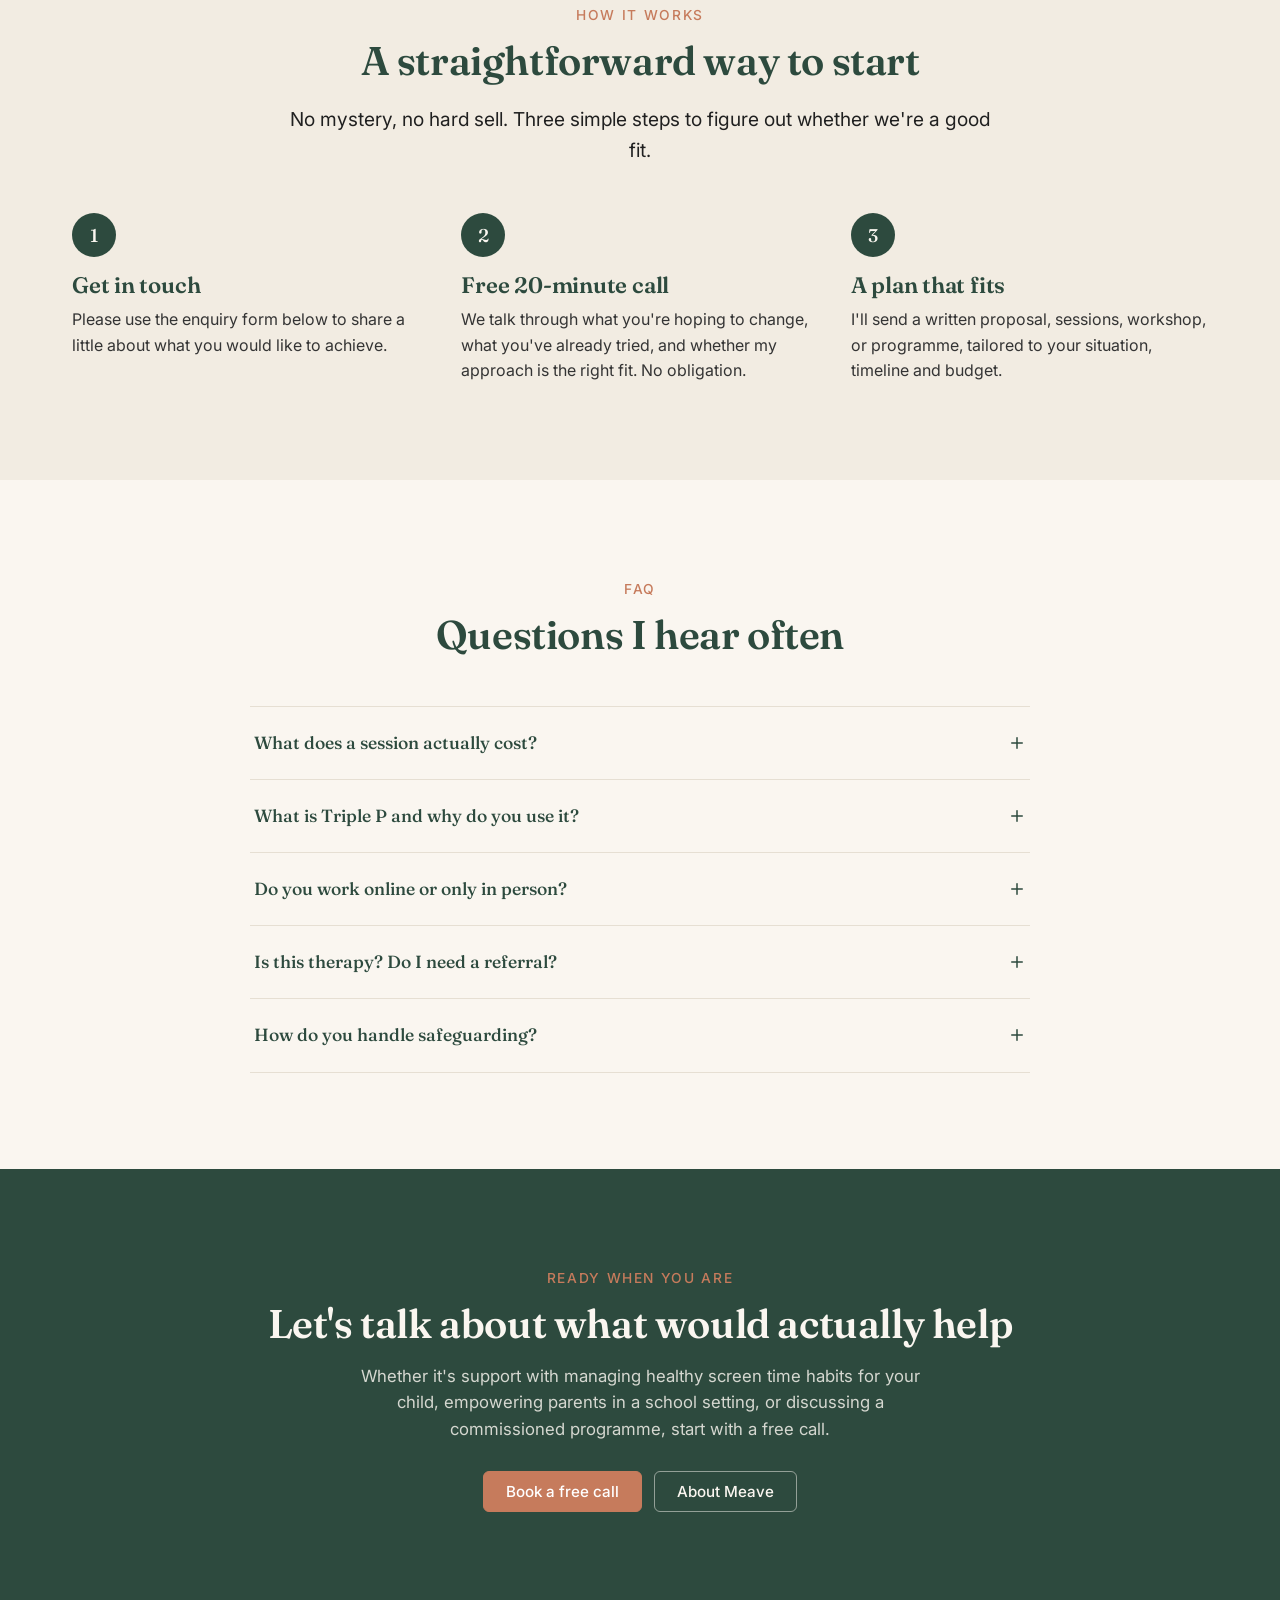
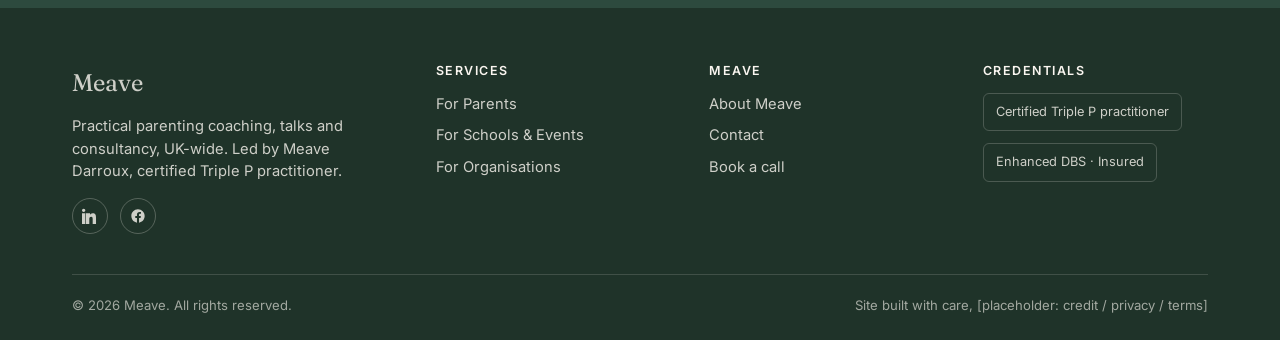
==== commit 53b49264: "Homepage testimonial: replace Kat Wyatt quote with Stephen Mylchreest" ====
--- a/index.html
+++ b/index.html
@@ -471,10 +471,10 @@
 
           <figure class="testimonial">
             <svg class="testimonial__mark" width="28" height="22" viewBox="0 0 28 22" fill="currentColor" aria-hidden="true"><path d="M0 22V11.5C0 5.6 3.7 1.2 10.5 0l1.1 3.5C7.2 4.9 5.3 7.6 5.3 11.1h5.5V22H0zm16 0V11.5C16 5.6 19.7 1.2 26.5 0l1.1 3.5c-4.4 1.4-6.3 4.1-6.3 7.6H27V22H16z"/></svg>
-            <blockquote class="testimonial__quote">Meave and the whole team are relentless in their pursuit of delivering contextually and culturally informed parenting support. Innovative and creative in their delivery, reaching parents across a variety of platforms.</blockquote>
+            <blockquote class="testimonial__quote">Her interventions within schools helped establish links more rapidly than newly trained staff could have achieved, and her experience was invaluable. I can wholeheartedly recommend Meave to any services interested in parental support and Triple P.</blockquote>
             <figcaption class="testimonial__attrib">
-              <span class="testimonial__name">Kat Wyatt</span>
-              Assistant Director, Prevention &amp; Youth Justice, London Borough of Hillingdon
+              <span class="testimonial__name">Stephen Mylchreest</span>
+              Team Leader, INTERACT Adolescent Outreach Team
             </figcaption>
           </figure>
 
--- a/css/style.css
+++ b/css/style.css
@@ -3393,6 +3393,12 @@
   max-width: 260px;
 }
 
+.logo-strip__item--logo img[src*="ucl"],
+.page-inner .logo-strip__item--logo img[src*="ucl"] {
+  height: 48px;
+  max-width: 160px;
+}
+
 .logo-strip__item--logo img[src*="hm-prison"],
 .page-inner .logo-strip__item--logo img[src*="hm-prison"],
 .logo-strip__item--logo img[src*="king-solomon"],
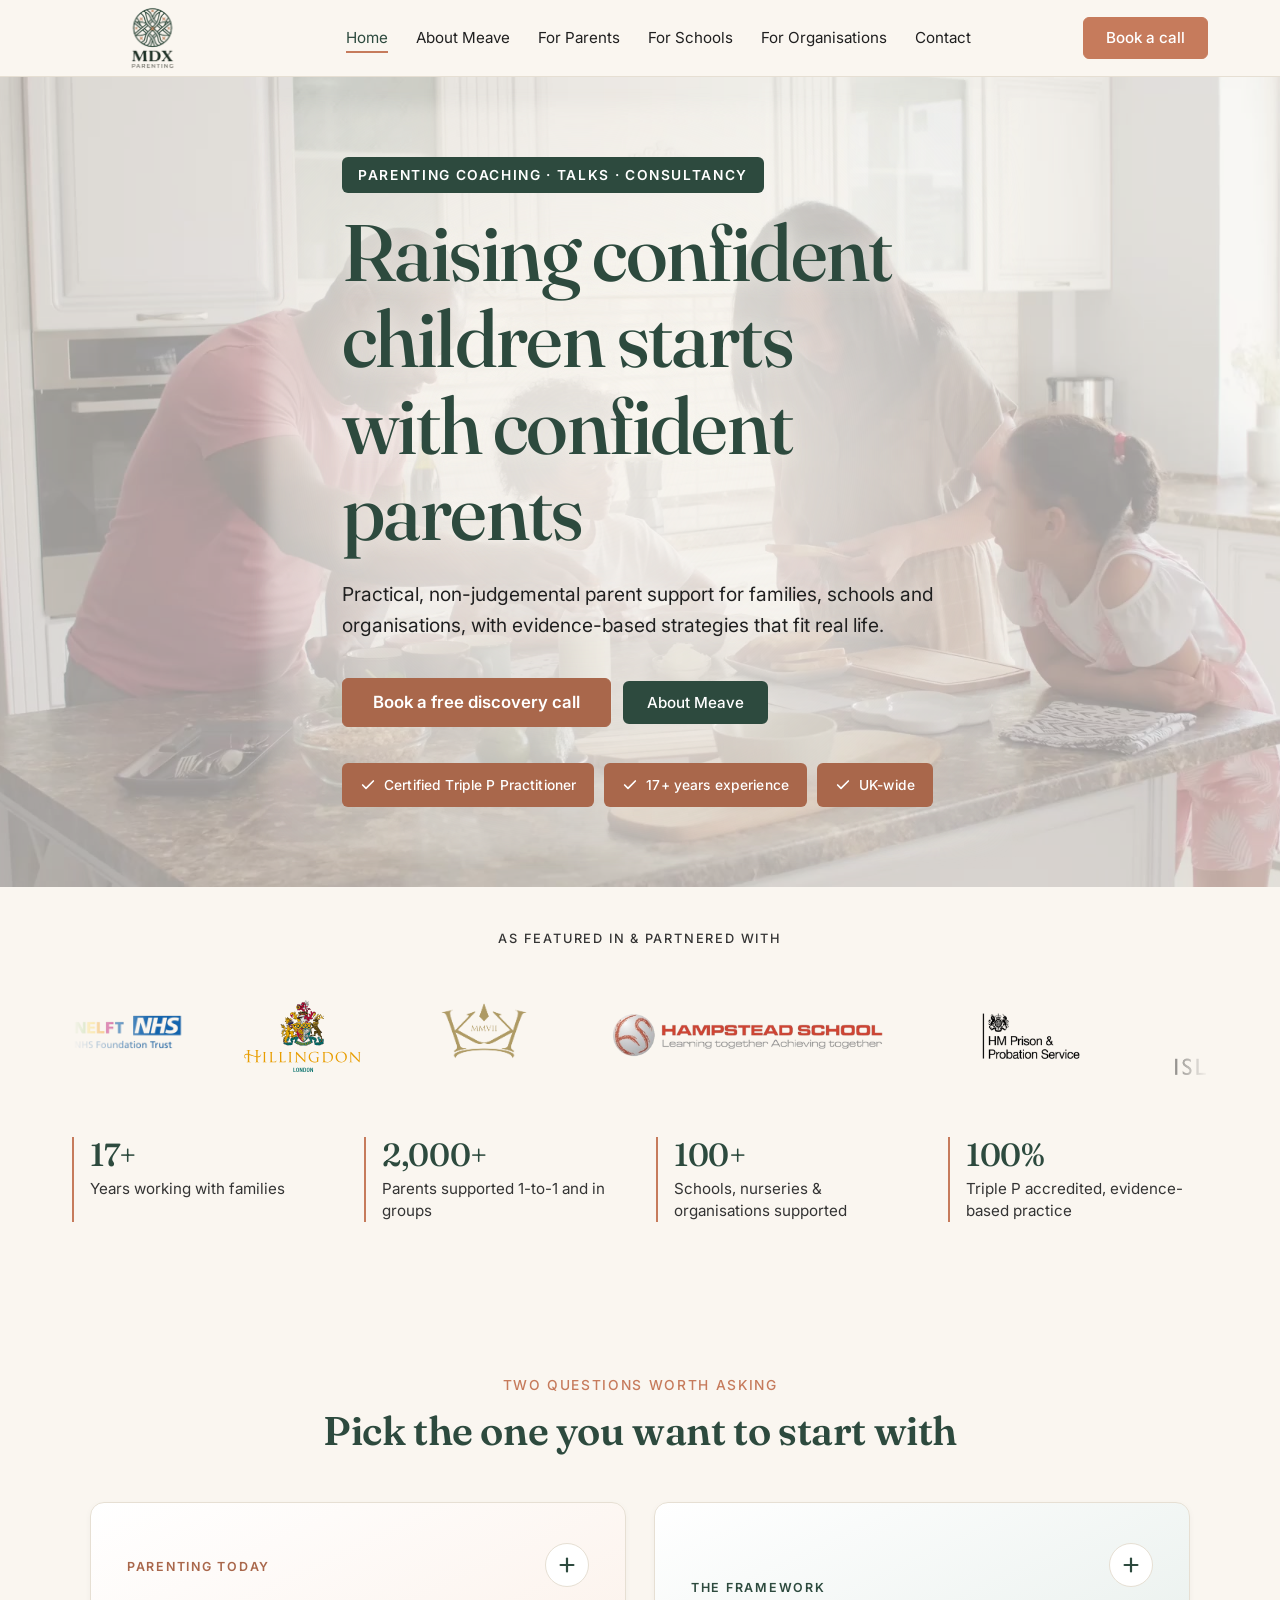
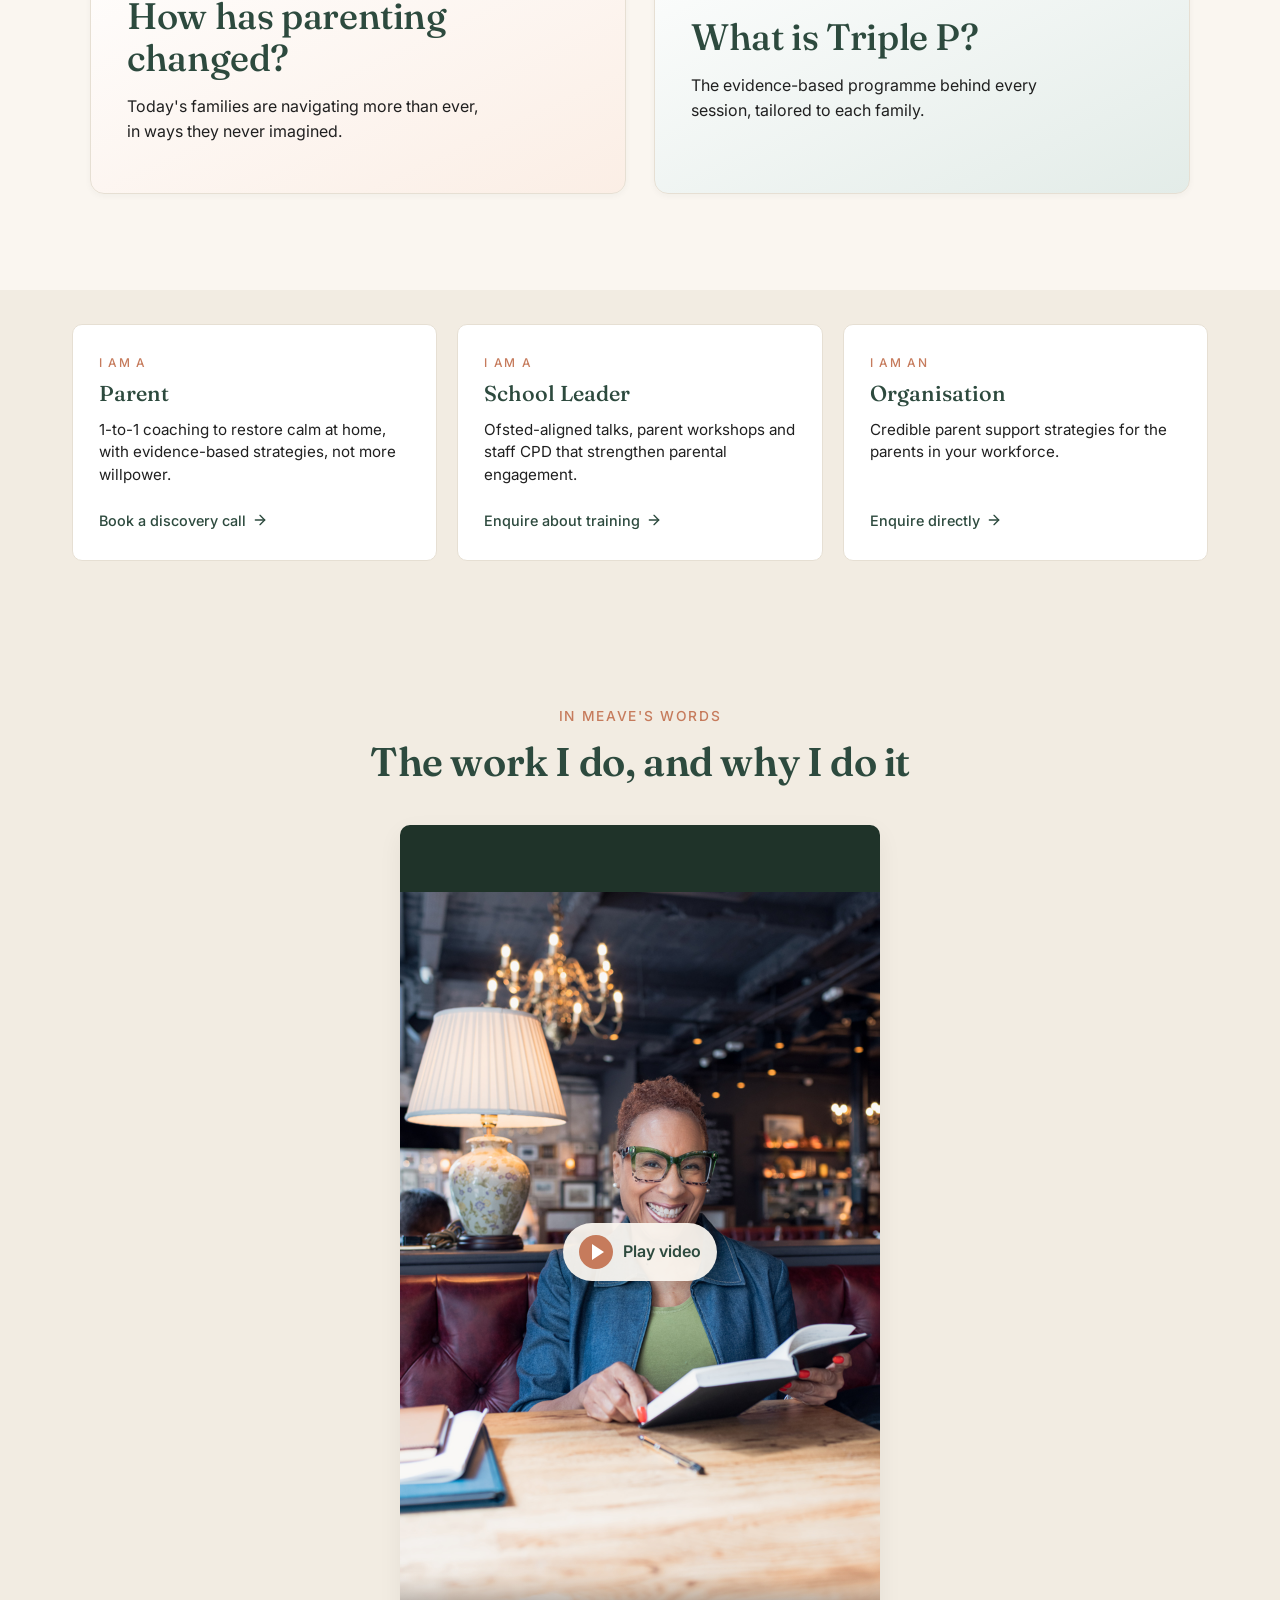
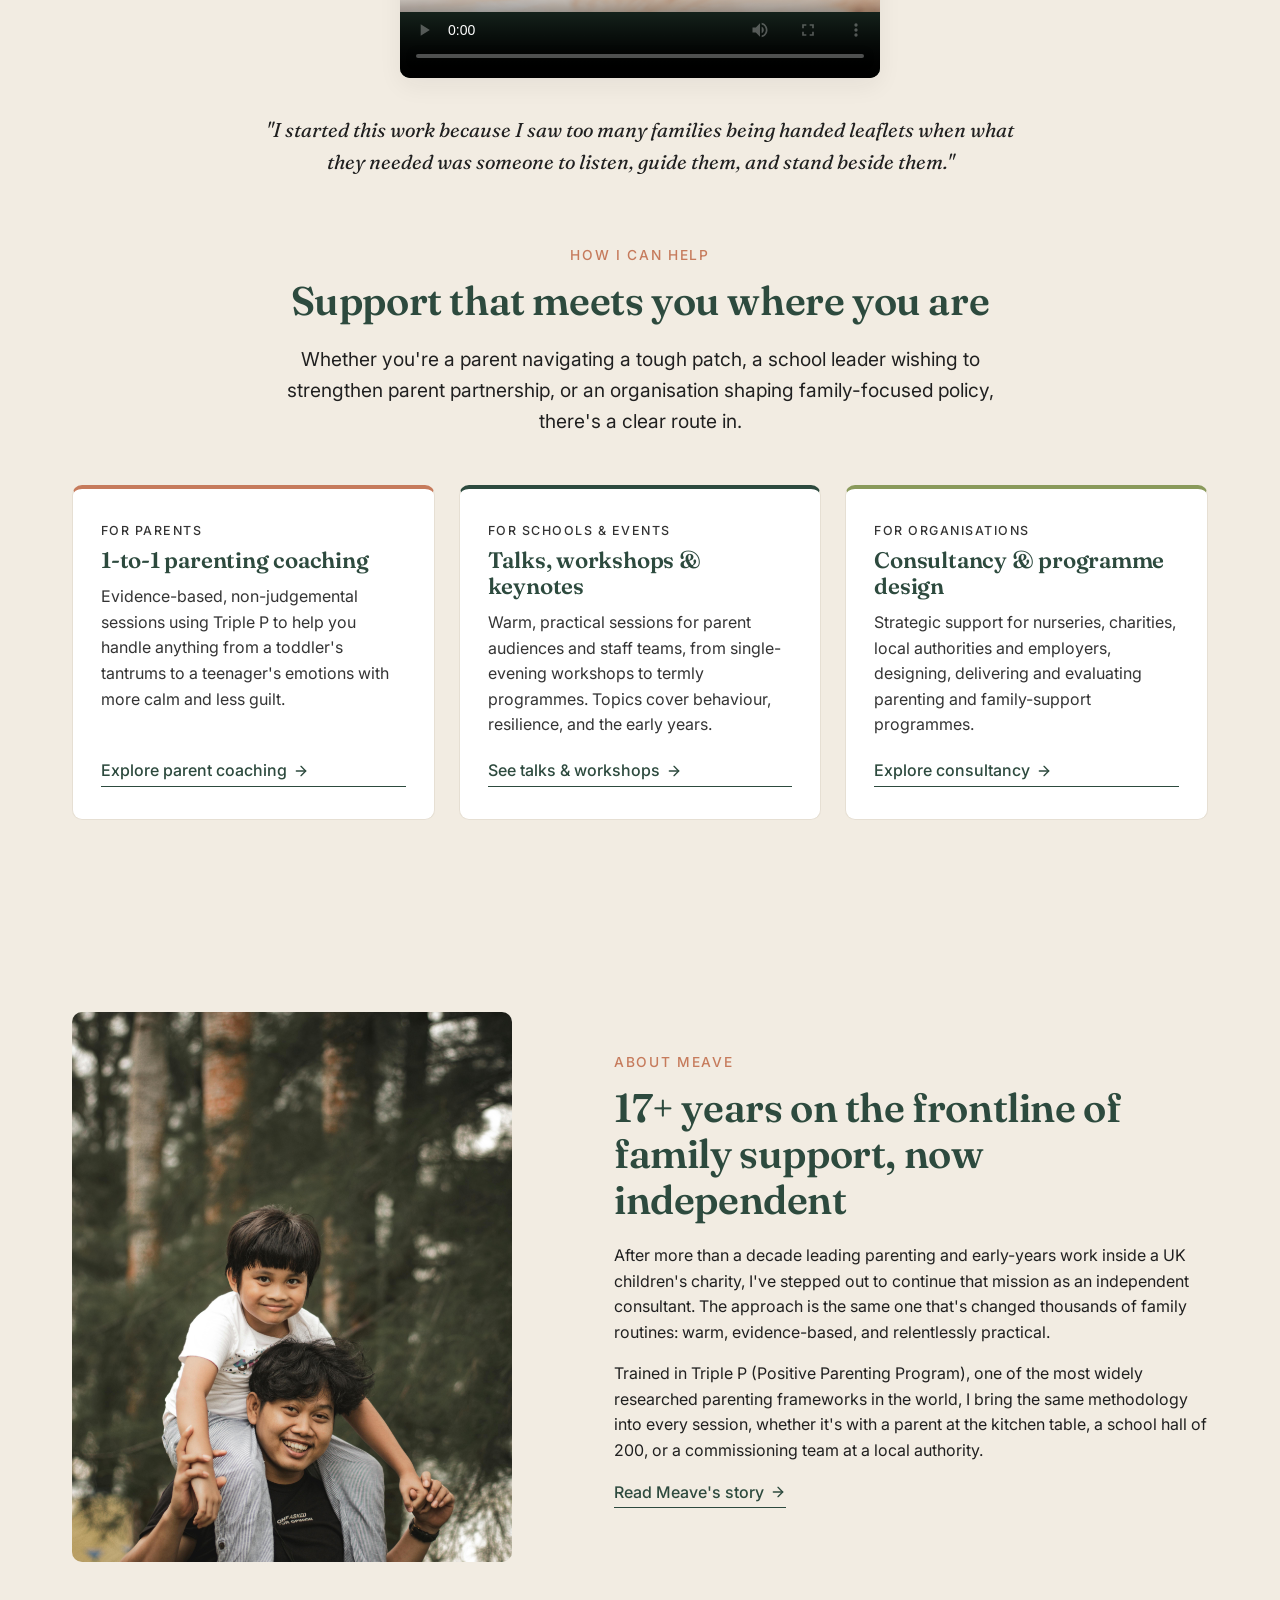
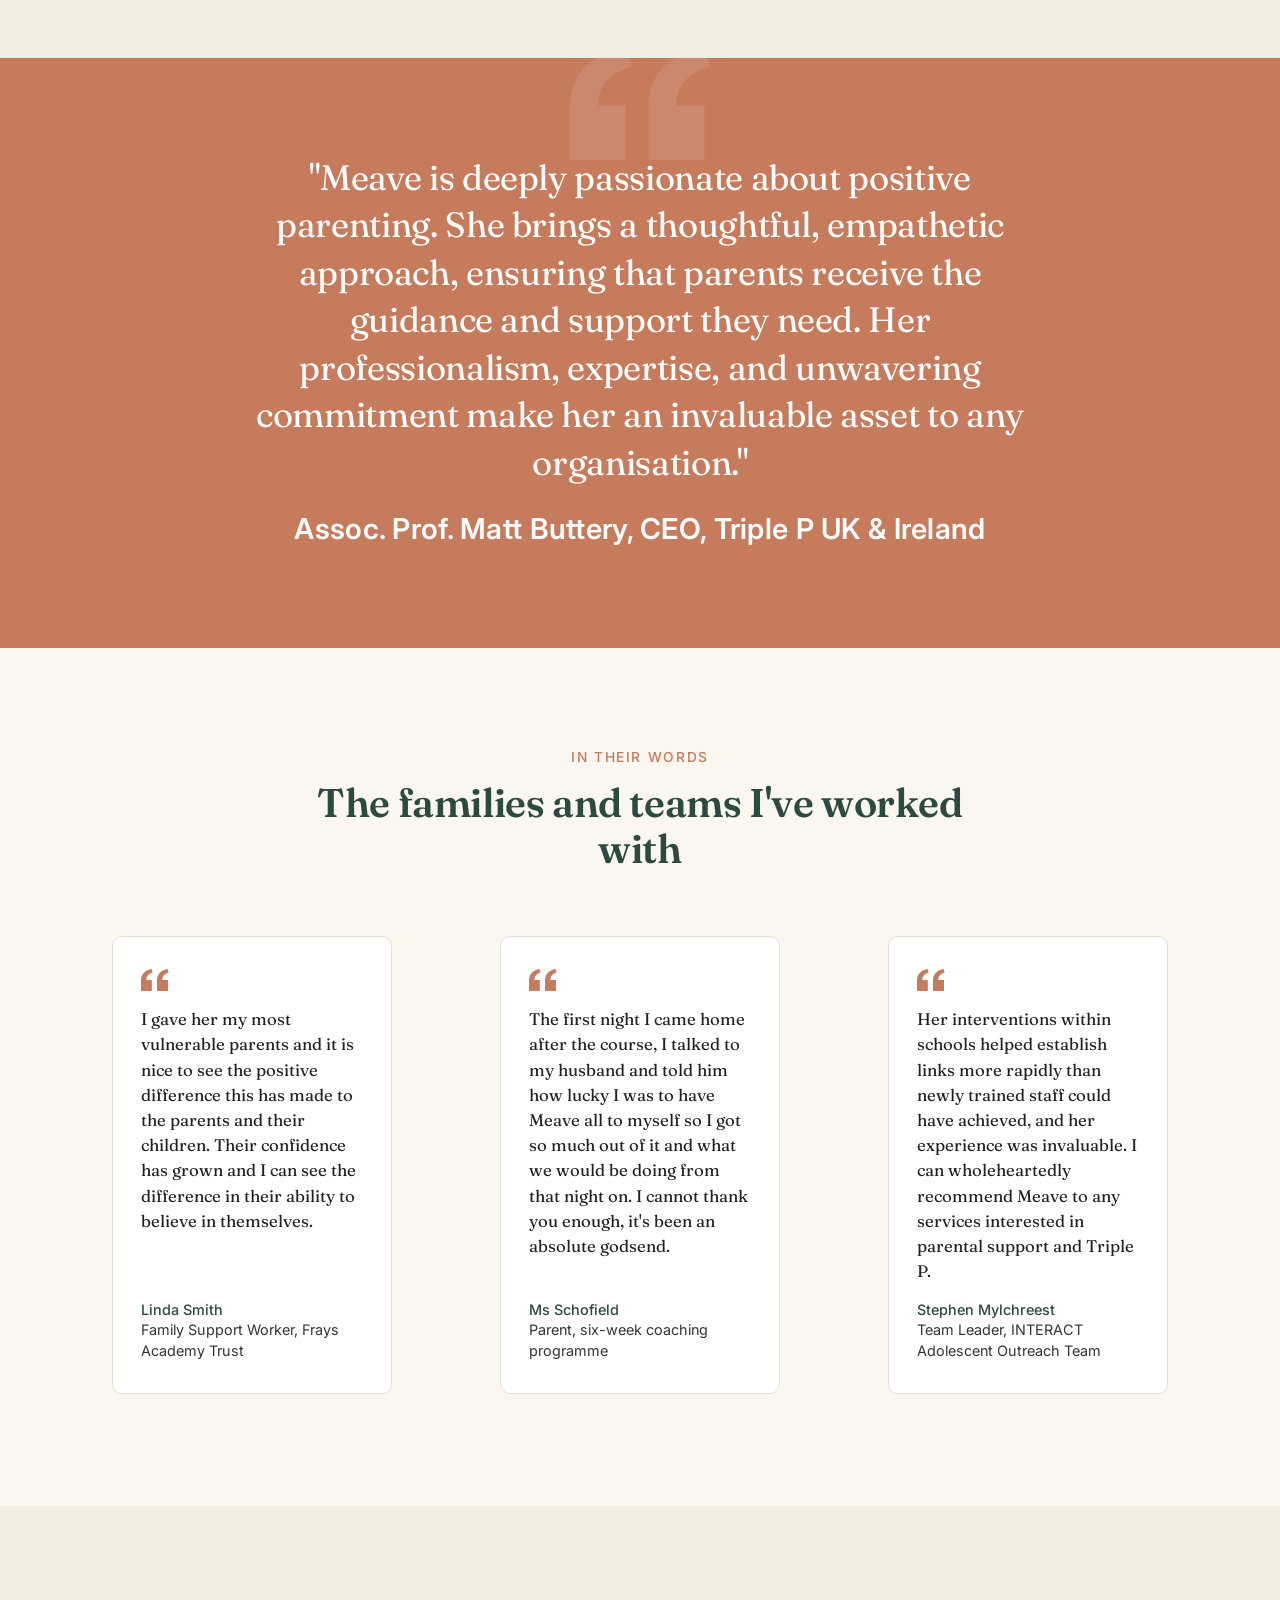
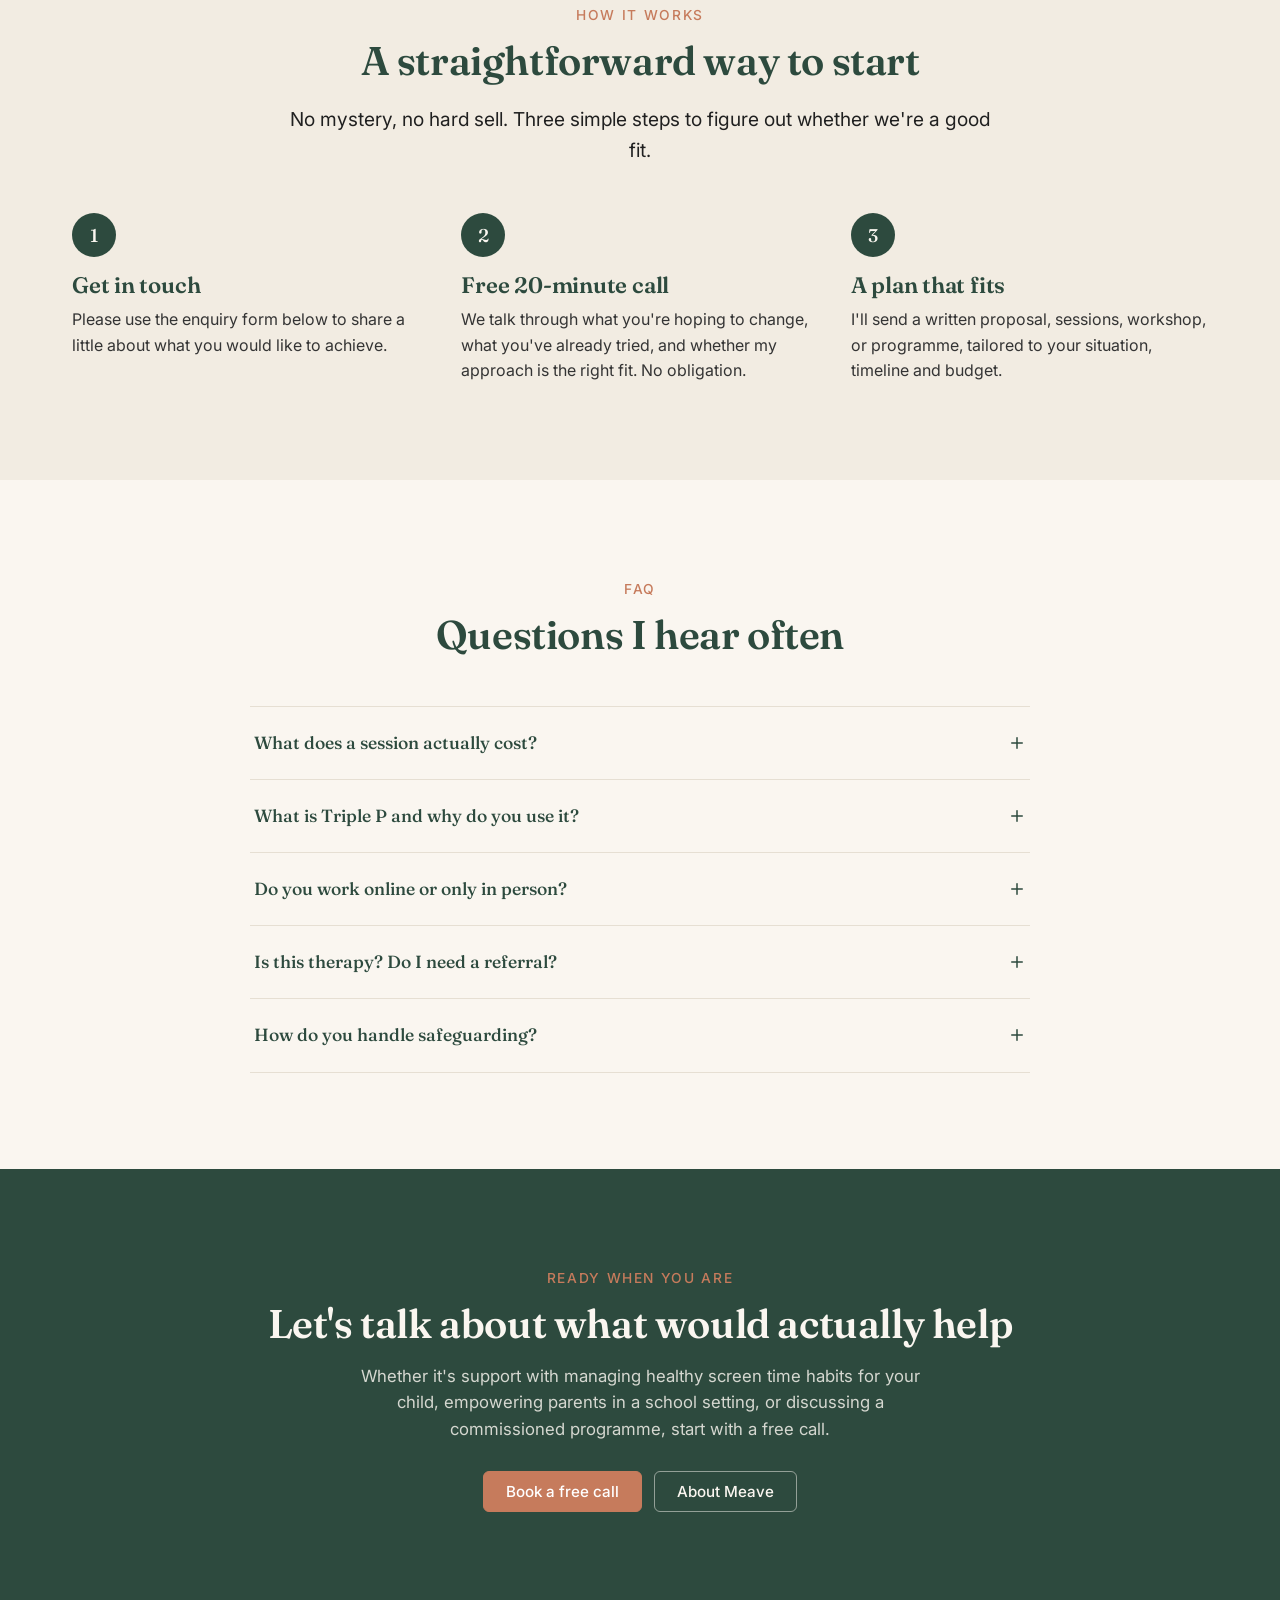
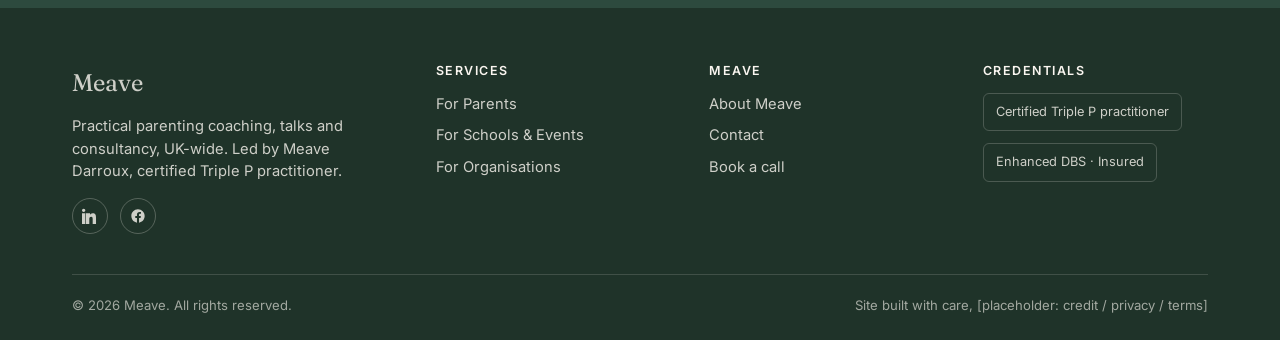
==== commit edf2cce6: "Testimonials: mobile carousel with auto-rotate, arrows and dots" ====
--- a/index.html
+++ b/index.html
@@ -449,35 +449,51 @@
           <h2 id="testimonials-heading">The families and teams I've worked with</h2>
         </div>
 
-        <div class="card-grid">
-
-          <figure class="testimonial">
-            <svg class="testimonial__mark" width="28" height="22" viewBox="0 0 28 22" fill="currentColor" aria-hidden="true"><path d="M0 22V11.5C0 5.6 3.7 1.2 10.5 0l1.1 3.5C7.2 4.9 5.3 7.6 5.3 11.1h5.5V22H0zm16 0V11.5C16 5.6 19.7 1.2 26.5 0l1.1 3.5c-4.4 1.4-6.3 4.1-6.3 7.6H27V22H16z"/></svg>
-            <blockquote class="testimonial__quote">I gave her my most vulnerable parents and it is nice to see the positive difference this has made to the parents and their children. Their confidence has grown and I can see the difference in their ability to believe in themselves.</blockquote>
-            <figcaption class="testimonial__attrib">
-              <span class="testimonial__name">Linda Smith</span>
-              Family Support Worker, Frays Academy Trust
-            </figcaption>
-          </figure>
-
-          <figure class="testimonial">
-            <svg class="testimonial__mark" width="28" height="22" viewBox="0 0 28 22" fill="currentColor" aria-hidden="true"><path d="M0 22V11.5C0 5.6 3.7 1.2 10.5 0l1.1 3.5C7.2 4.9 5.3 7.6 5.3 11.1h5.5V22H0zm16 0V11.5C16 5.6 19.7 1.2 26.5 0l1.1 3.5c-4.4 1.4-6.3 4.1-6.3 7.6H27V22H16z"/></svg>
-            <blockquote class="testimonial__quote">The first night I came home after the course, I talked to my husband and told him how lucky I was to have Meave all to myself so I got so much out of it and what we would be doing from that night on. I cannot thank you enough, it's been an absolute godsend.</blockquote>
-            <figcaption class="testimonial__attrib">
-              <span class="testimonial__name">Ms Schofield</span>
-              Parent, six-week coaching programme
-            </figcaption>
-          </figure>
-
-          <figure class="testimonial">
-            <svg class="testimonial__mark" width="28" height="22" viewBox="0 0 28 22" fill="currentColor" aria-hidden="true"><path d="M0 22V11.5C0 5.6 3.7 1.2 10.5 0l1.1 3.5C7.2 4.9 5.3 7.6 5.3 11.1h5.5V22H0zm16 0V11.5C16 5.6 19.7 1.2 26.5 0l1.1 3.5c-4.4 1.4-6.3 4.1-6.3 7.6H27V22H16z"/></svg>
-            <blockquote class="testimonial__quote">Her interventions within schools helped establish links more rapidly than newly trained staff could have achieved, and her experience was invaluable. I can wholeheartedly recommend Meave to any services interested in parental support and Triple P.</blockquote>
-            <figcaption class="testimonial__attrib">
-              <span class="testimonial__name">Stephen Mylchreest</span>
-              Team Leader, INTERACT Adolescent Outreach Team
-            </figcaption>
-          </figure>
-
+        <div class="testimonials-carousel" data-testimonial-carousel>
+          <div class="card-grid testimonials-carousel__track">
+
+            <figure class="testimonial">
+              <svg class="testimonial__mark" width="28" height="22" viewBox="0 0 28 22" fill="currentColor" aria-hidden="true"><path d="M0 22V11.5C0 5.6 3.7 1.2 10.5 0l1.1 3.5C7.2 4.9 5.3 7.6 5.3 11.1h5.5V22H0zm16 0V11.5C16 5.6 19.7 1.2 26.5 0l1.1 3.5c-4.4 1.4-6.3 4.1-6.3 7.6H27V22H16z"/></svg>
+              <blockquote class="testimonial__quote">I gave her my most vulnerable parents and it is nice to see the positive difference this has made to the parents and their children. Their confidence has grown and I can see the difference in their ability to believe in themselves.</blockquote>
+              <figcaption class="testimonial__attrib">
+                <span class="testimonial__name">Linda Smith</span>
+                Family Support Worker, Frays Academy Trust
+              </figcaption>
+            </figure>
+
+            <figure class="testimonial">
+              <svg class="testimonial__mark" width="28" height="22" viewBox="0 0 28 22" fill="currentColor" aria-hidden="true"><path d="M0 22V11.5C0 5.6 3.7 1.2 10.5 0l1.1 3.5C7.2 4.9 5.3 7.6 5.3 11.1h5.5V22H0zm16 0V11.5C16 5.6 19.7 1.2 26.5 0l1.1 3.5c-4.4 1.4-6.3 4.1-6.3 7.6H27V22H16z"/></svg>
+              <blockquote class="testimonial__quote">The first night I came home after the course, I talked to my husband and told him how lucky I was to have Meave all to myself so I got so much out of it and what we would be doing from that night on. I cannot thank you enough, it's been an absolute godsend.</blockquote>
+              <figcaption class="testimonial__attrib">
+                <span class="testimonial__name">Ms Schofield</span>
+                Parent, six-week coaching programme
+              </figcaption>
+            </figure>
+
+            <figure class="testimonial">
+              <svg class="testimonial__mark" width="28" height="22" viewBox="0 0 28 22" fill="currentColor" aria-hidden="true"><path d="M0 22V11.5C0 5.6 3.7 1.2 10.5 0l1.1 3.5C7.2 4.9 5.3 7.6 5.3 11.1h5.5V22H0zm16 0V11.5C16 5.6 19.7 1.2 26.5 0l1.1 3.5c-4.4 1.4-6.3 4.1-6.3 7.6H27V22H16z"/></svg>
+              <blockquote class="testimonial__quote">Her interventions within schools helped establish links more rapidly than newly trained staff could have achieved, and her experience was invaluable. I can wholeheartedly recommend Meave to any services interested in parental support and Triple P.</blockquote>
+              <figcaption class="testimonial__attrib">
+                <span class="testimonial__name">Stephen Mylchreest</span>
+                Team Leader, INTERACT Adolescent Outreach Team
+              </figcaption>
+            </figure>
+
+          </div>
+
+          <div class="testimonials-carousel__controls" aria-label="Testimonial navigation">
+            <button type="button" class="testimonials-carousel__btn testimonials-carousel__btn--prev" aria-label="Previous testimonial">
+              <svg width="18" height="18" viewBox="0 0 24 24" fill="none" stroke="currentColor" stroke-width="2.2" stroke-linecap="round" stroke-linejoin="round" aria-hidden="true"><path d="M15 18l-6-6 6-6"/></svg>
+            </button>
+            <div class="testimonials-carousel__dots" role="tablist">
+              <button type="button" class="testimonials-carousel__dot is-active" aria-label="Go to testimonial 1"></button>
+              <button type="button" class="testimonials-carousel__dot" aria-label="Go to testimonial 2"></button>
+              <button type="button" class="testimonials-carousel__dot" aria-label="Go to testimonial 3"></button>
+            </div>
+            <button type="button" class="testimonials-carousel__btn testimonials-carousel__btn--next" aria-label="Next testimonial">
+              <svg width="18" height="18" viewBox="0 0 24 24" fill="none" stroke="currentColor" stroke-width="2.2" stroke-linecap="round" stroke-linejoin="round" aria-hidden="true"><path d="M9 6l6 6-6 6"/></svg>
+            </button>
+          </div>
         </div>
       </div>
     </section>
--- a/css/style.css
+++ b/css/style.css
@@ -933,6 +933,94 @@
 }
 
 /* ==========================================================================
+   Testimonials carousel — mobile-only horizontal scroll-snap with controls
+   ========================================================================== */
+
+.testimonials-carousel {
+  position: relative;
+}
+
+.testimonials-carousel__controls {
+  display: none;
+}
+
+@media (max-width: 767px) {
+  .testimonials-carousel__track.card-grid {
+    display: flex;
+    flex-wrap: nowrap;
+    grid-template-columns: none;
+    overflow-x: auto;
+    overflow-y: hidden;
+    scroll-snap-type: x proximity;
+    gap: 14px;
+    padding: 4px 20px 8px;
+    margin: 0 -20px;
+    scrollbar-width: none;
+    -webkit-overflow-scrolling: touch;
+  }
+  .testimonials-carousel__track.card-grid::-webkit-scrollbar {
+    display: none;
+  }
+  .testimonials-carousel__track .testimonial {
+    flex: 0 0 calc(100% - 48px);
+    scroll-snap-align: center;
+  }
+
+  .testimonials-carousel__controls {
+    display: flex;
+    align-items: center;
+    justify-content: center;
+    gap: 14px;
+    margin-top: 22px;
+  }
+
+  .testimonials-carousel__btn {
+    width: 40px;
+    height: 40px;
+    border-radius: 50%;
+    border: 1.5px solid var(--primary);
+    background: transparent;
+    color: var(--primary);
+    display: inline-flex;
+    align-items: center;
+    justify-content: center;
+    cursor: pointer;
+    padding: 0;
+    transition: background 0.18s ease, color 0.18s ease, transform 0.12s ease;
+  }
+  .testimonials-carousel__btn:hover,
+  .testimonials-carousel__btn:focus-visible {
+    background: var(--primary);
+    color: #FFFFFF;
+    outline: none;
+  }
+  .testimonials-carousel__btn:active {
+    transform: scale(0.94);
+  }
+
+  .testimonials-carousel__dots {
+    display: inline-flex;
+    align-items: center;
+    gap: 8px;
+  }
+  .testimonials-carousel__dot {
+    width: 8px;
+    height: 8px;
+    border-radius: 50%;
+    border: none;
+    padding: 0;
+    background: rgba(45, 74, 62, 0.28);
+    cursor: pointer;
+    transition: background 0.2s ease, transform 0.2s ease, width 0.2s ease;
+  }
+  .testimonials-carousel__dot.is-active {
+    background: var(--accent-dark);
+    width: 22px;
+    border-radius: 4px;
+  }
+}
+
+/* ==========================================================================
    Steps (How it works)
    ========================================================================== */
 
@@ -2531,43 +2619,56 @@
   .hero-cinematic__content {
     padding-top: 52px;
     padding-bottom: 52px;
+    text-align: center;
   }
 
   .hero-cinematic__eyebrow {
-    max-width: 24ch;
-    margin-bottom: 12px;
+    display: block;
+    width: 100%;
+    max-width: none;
+    margin-bottom: 16px;
+    padding: 10px 14px;
     font-size: 0.72rem;
     letter-spacing: 0.14em;
+    text-align: center;
   }
 
   .hero-cinematic__h1 {
     font-size: clamp(2.25rem, 12vw, 3rem);
     line-height: 1.06;
     letter-spacing: -0.01em;
-    margin-bottom: 18px;
-    max-width: 12ch;
+    margin: 0 auto 18px;
+    max-width: 14ch;
+    text-align: center;
   }
 
   .hero-cinematic__lede {
     max-width: 32ch;
+    margin: 0 auto 24px;
     font-size: 0.98rem;
     line-height: 1.55;
-    margin-bottom: 24px;
+    text-align: center;
   }
 
   .hero-cinematic__ctas {
+    flex-direction: column;
+    align-items: center;
+    justify-content: center;
     gap: 10px;
-    margin-bottom: 24px;
+    margin: 0 auto 24px;
   }
 
   .hero-cinematic__ctas .btn,
   .hero-cinematic__ghost {
+    width: 100%;
+    max-width: 280px;
     min-height: 44px;
     padding: 11px 16px;
     font-size: 0.88rem;
   }
 
   .hero-cinematic__trust {
+    justify-content: center;
     gap: 8px;
   }
 
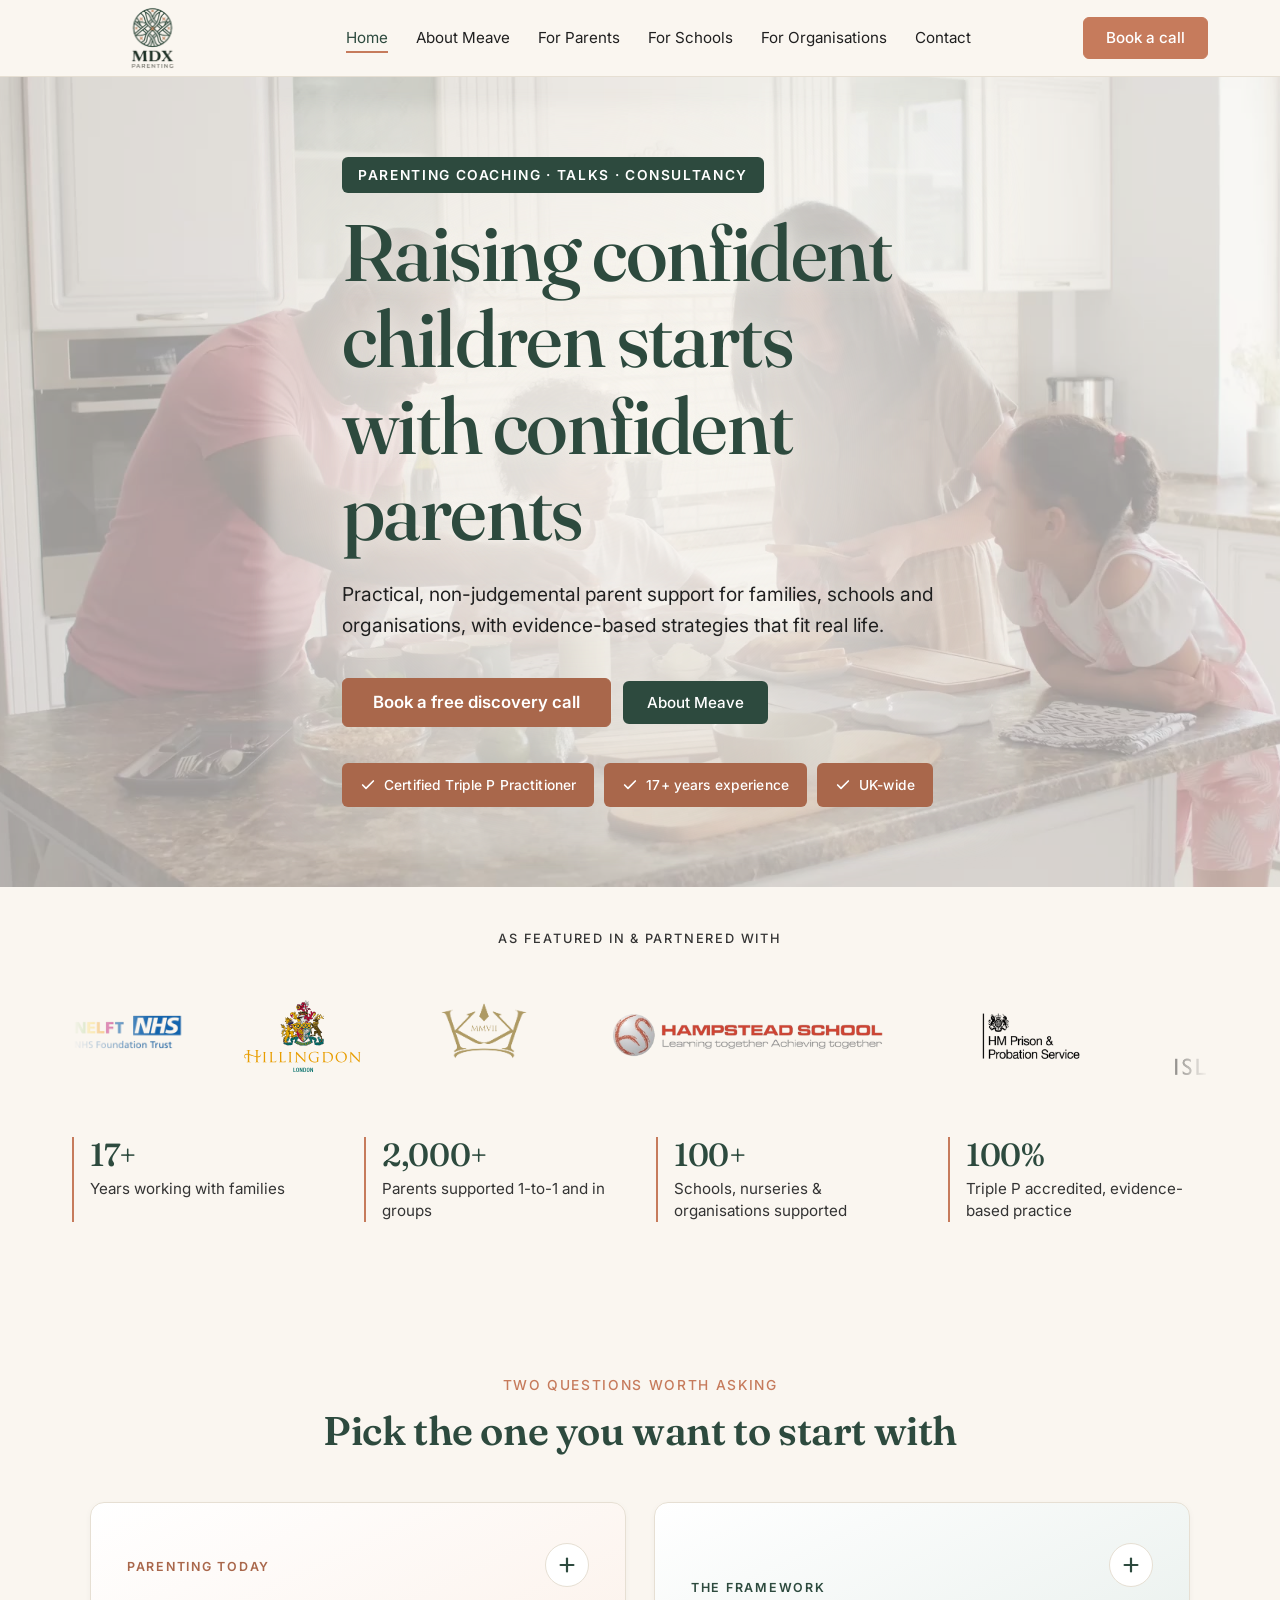
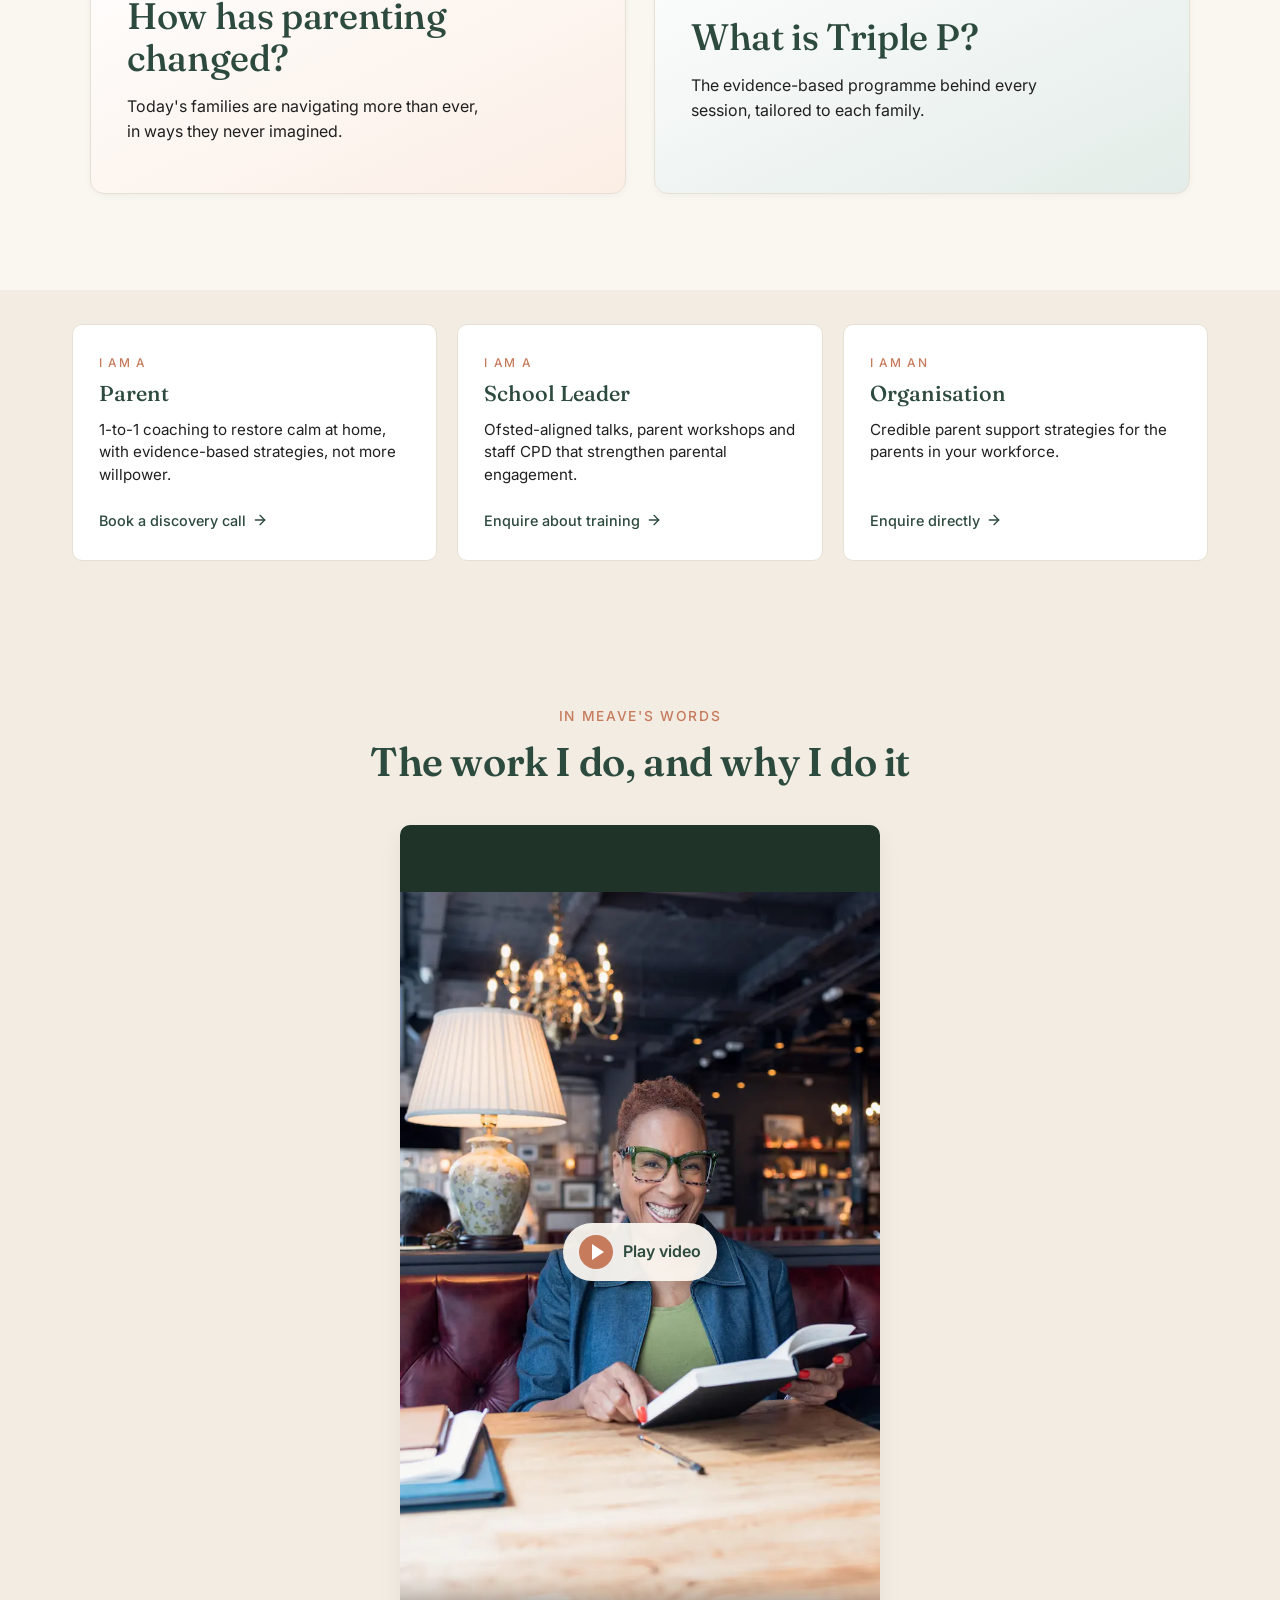
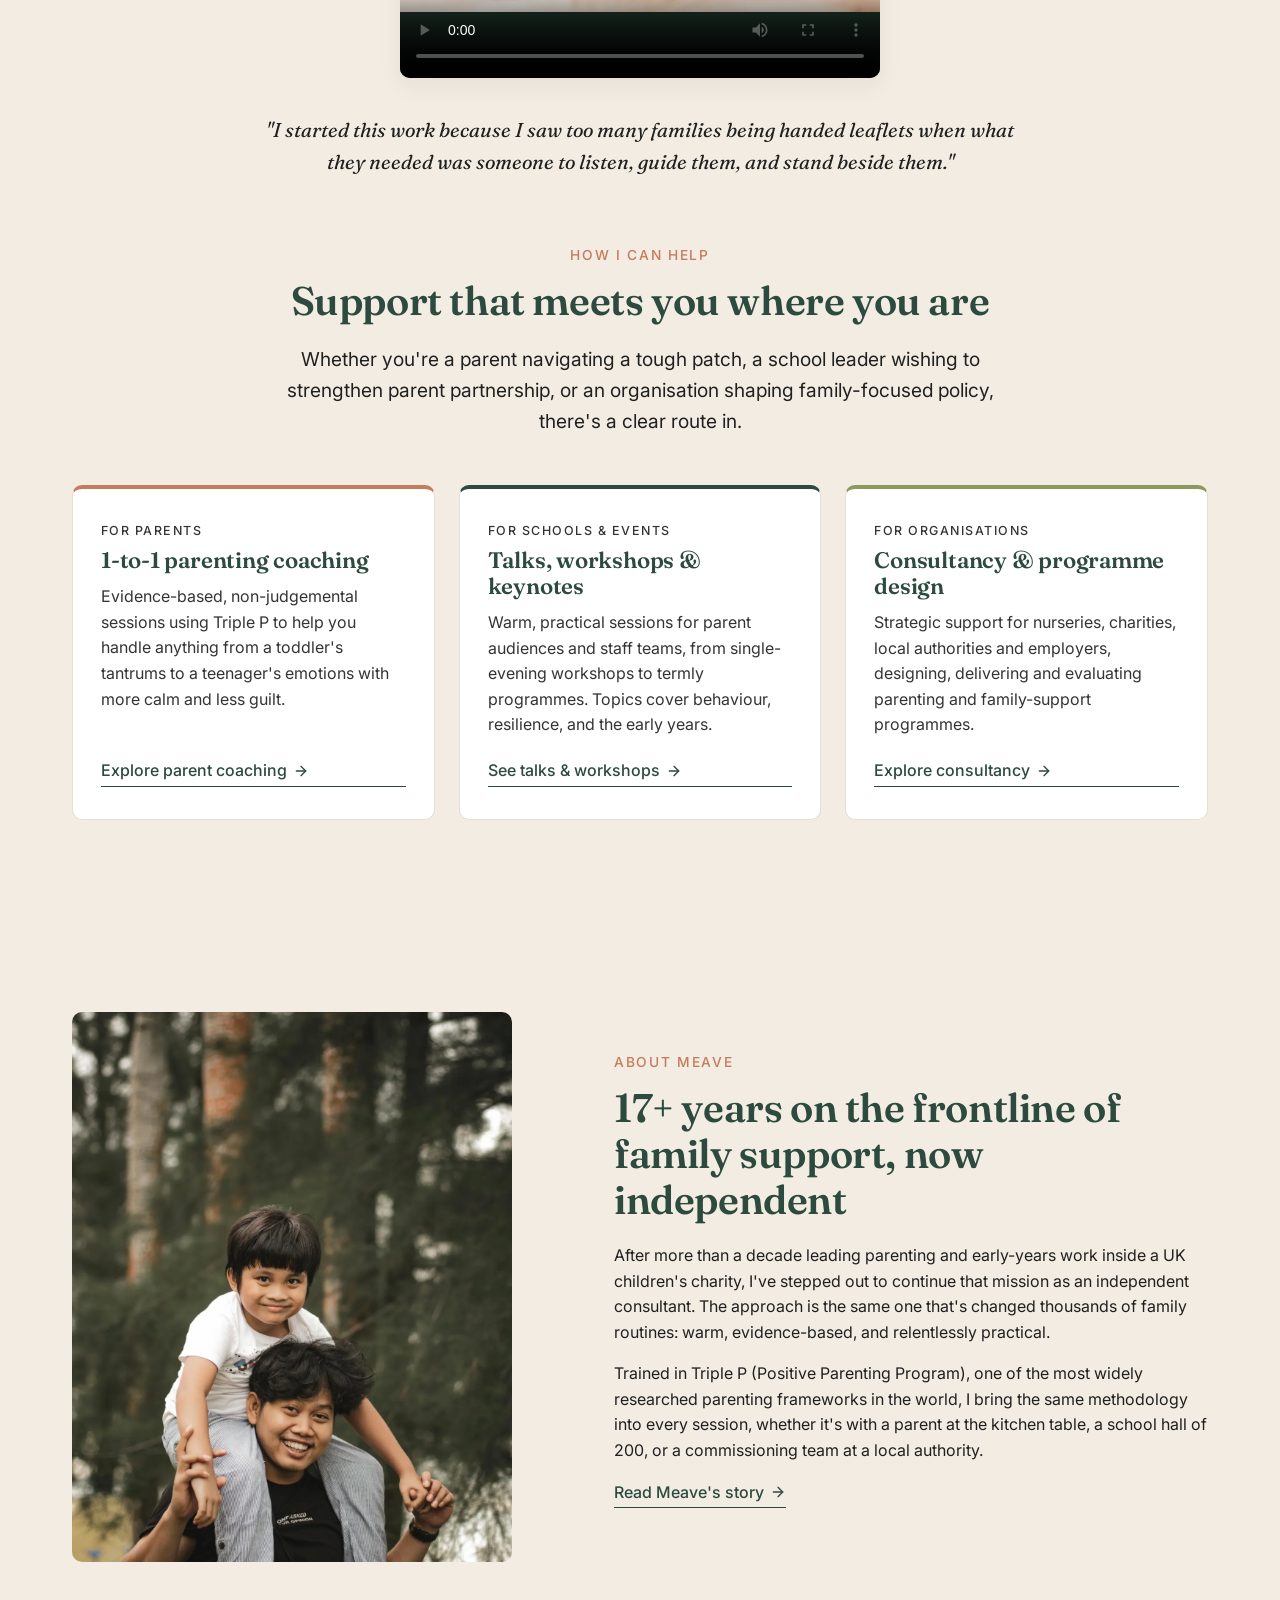
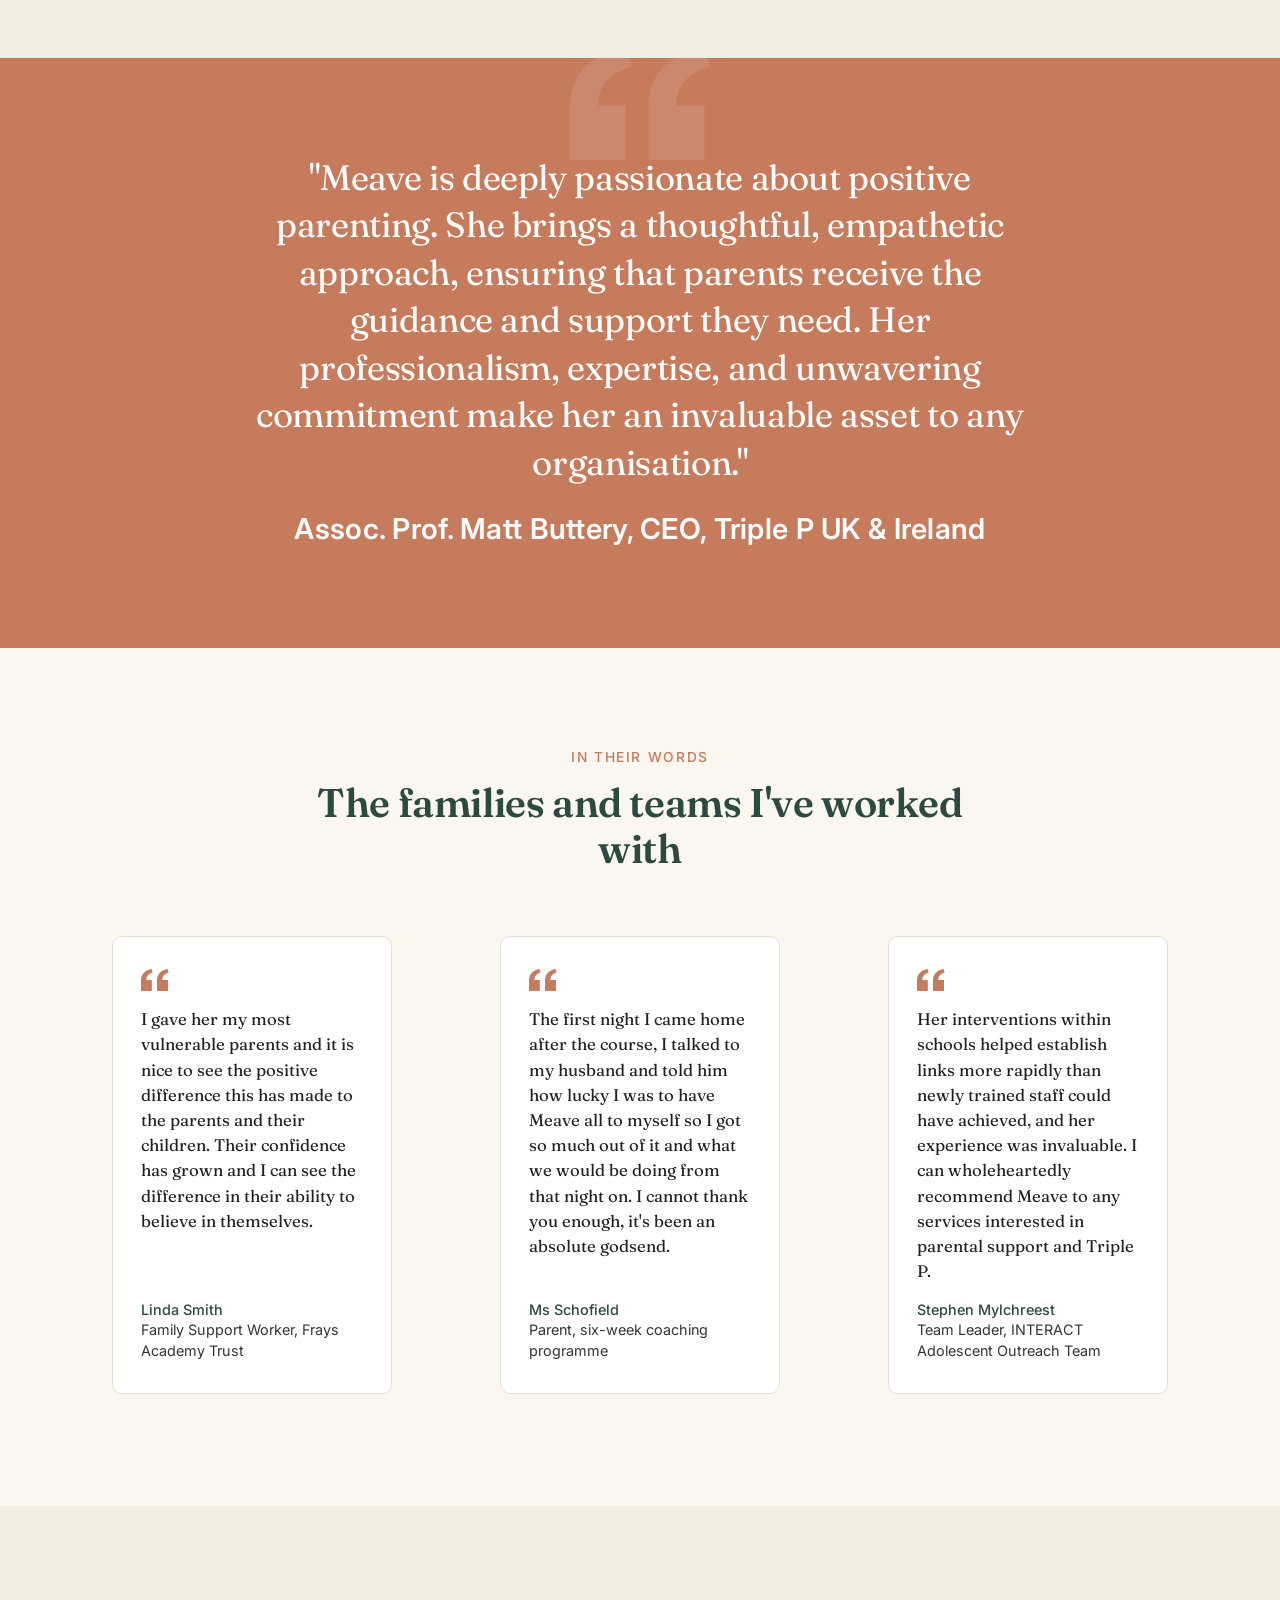
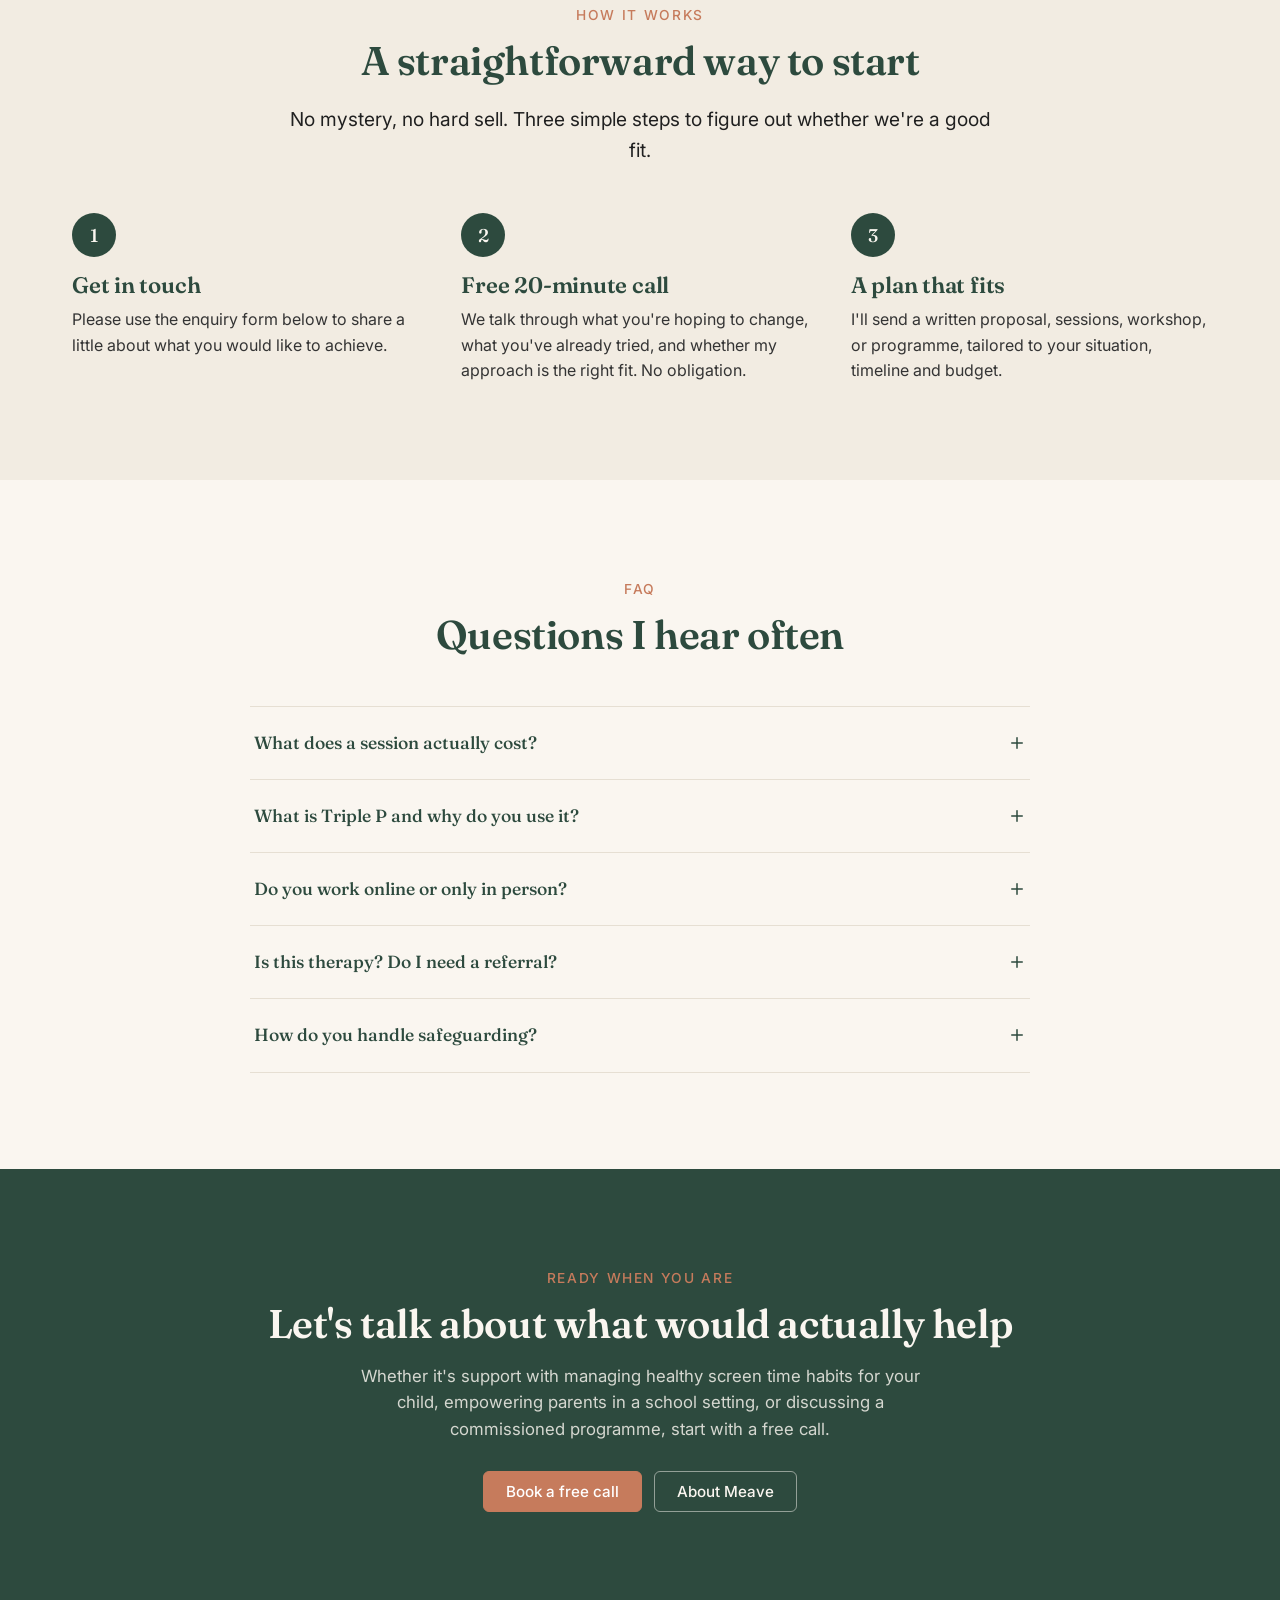
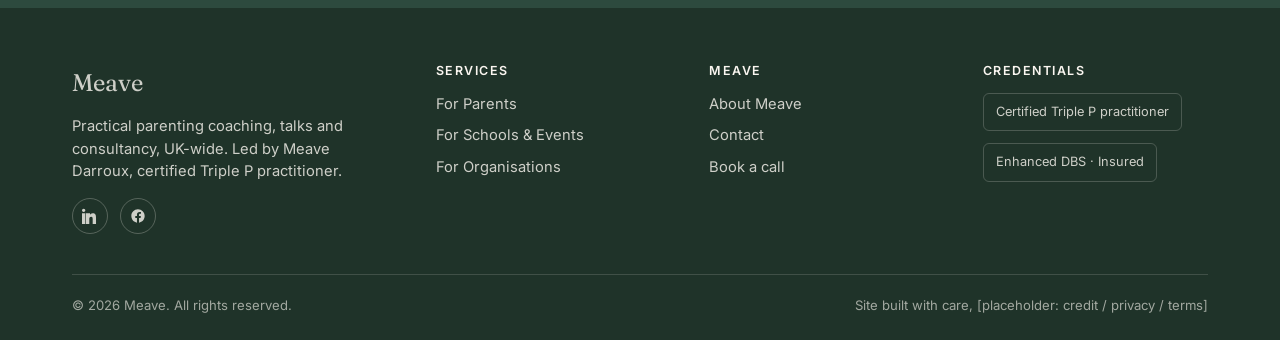
==== commit de253e56: "Performance: WebP images, lazy-load, CLS fix, iOS font fix - Add 10 optimised WebP images (18MB → 79" ====
--- a/index.html
+++ b/index.html
@@ -154,8 +154,11 @@
          ============================================================ -->
     <section class="hero-cinematic" aria-label="Introduction">
       <!-- Background media -->
-      <img class="hero-cinematic__bg" src="images/hero-home.jpg"
-           alt="" aria-hidden="true" loading="eager" />
+      <picture>
+        <source type="image/webp" srcset="images/hero-home.webp">
+        <img class="hero-cinematic__bg" src="images/hero-home.jpg"
+             alt="" aria-hidden="true" loading="eager" width="1600" height="2400" />
+      </picture>
       <video class="hero-cinematic__bg hero-cinematic__video"
              autoplay muted loop playsinline preload="metadata"
              poster="images/0522-poster.jpg"
@@ -302,38 +305,54 @@
          ============================================================ -->
     <section class="audience-selector-section audience-selector-section--dark" aria-label="Choose your path">
       <div class="container">
-        <div class="audience-selector">
-
-          <a href="for-parents.html" class="audience-card">
-            <span class="audience-card__tag">I am a</span>
-            <p class="audience-card__title">Parent</p>
-            <p class="audience-card__body">1-to-1 coaching to restore calm at home, with evidence-based strategies, not more willpower.</p>
-            <span class="audience-card__arrow">
-              Book a discovery call
-              <svg width="16" height="16" viewBox="0 0 24 24" fill="none" stroke="currentColor" stroke-width="2" stroke-linecap="round" stroke-linejoin="round" aria-hidden="true"><line x1="5" y1="12" x2="19" y2="12"/><polyline points="12 5 19 12 12 19"/></svg>
-            </span>
-          </a>
-
-          <a href="for-schools.html" class="audience-card">
-            <span class="audience-card__tag">I am a</span>
-            <p class="audience-card__title">School Leader</p>
-            <p class="audience-card__body">Ofsted-aligned talks, parent workshops and staff CPD that strengthen parental engagement.</p>
-            <span class="audience-card__arrow">
-              Enquire about training
-              <svg width="16" height="16" viewBox="0 0 24 24" fill="none" stroke="currentColor" stroke-width="2" stroke-linecap="round" stroke-linejoin="round" aria-hidden="true"><line x1="5" y1="12" x2="19" y2="12"/><polyline points="12 5 19 12 12 19"/></svg>
-            </span>
-          </a>
-
-          <a href="for-organisations.html" class="audience-card">
-            <span class="audience-card__tag">I am an</span>
-            <p class="audience-card__title">Organisation</p>
-            <p class="audience-card__body">Credible parent support strategies for the parents in your workforce.</p>
-            <span class="audience-card__arrow">
-              Enquire directly
-              <svg width="16" height="16" viewBox="0 0 24 24" fill="none" stroke="currentColor" stroke-width="2" stroke-linecap="round" stroke-linejoin="round" aria-hidden="true"><line x1="5" y1="12" x2="19" y2="12"/><polyline points="12 5 19 12 12 19"/></svg>
-            </span>
-          </a>
-
+        <div class="audience-carousel" data-audience-carousel>
+          <div class="audience-selector audience-carousel__track">
+
+            <a href="for-parents.html" class="audience-card">
+              <span class="audience-card__tag">I am a</span>
+              <p class="audience-card__title">Parent</p>
+              <p class="audience-card__body">1-to-1 coaching to restore calm at home, with evidence-based strategies, not more willpower.</p>
+              <span class="audience-card__arrow">
+                Book a discovery call
+                <svg width="16" height="16" viewBox="0 0 24 24" fill="none" stroke="currentColor" stroke-width="2" stroke-linecap="round" stroke-linejoin="round" aria-hidden="true"><line x1="5" y1="12" x2="19" y2="12"/><polyline points="12 5 19 12 12 19"/></svg>
+              </span>
+            </a>
+
+            <a href="for-schools.html" class="audience-card">
+              <span class="audience-card__tag">I am a</span>
+              <p class="audience-card__title">School Leader</p>
+              <p class="audience-card__body">Ofsted-aligned talks, parent workshops and staff CPD that strengthen parental engagement.</p>
+              <span class="audience-card__arrow">
+                Enquire about training
+                <svg width="16" height="16" viewBox="0 0 24 24" fill="none" stroke="currentColor" stroke-width="2" stroke-linecap="round" stroke-linejoin="round" aria-hidden="true"><line x1="5" y1="12" x2="19" y2="12"/><polyline points="12 5 19 12 12 19"/></svg>
+              </span>
+            </a>
+
+            <a href="for-organisations.html" class="audience-card">
+              <span class="audience-card__tag">I am an</span>
+              <p class="audience-card__title">Organisation</p>
+              <p class="audience-card__body">Credible parent support strategies for the parents in your workforce.</p>
+              <span class="audience-card__arrow">
+                Enquire directly
+                <svg width="16" height="16" viewBox="0 0 24 24" fill="none" stroke="currentColor" stroke-width="2" stroke-linecap="round" stroke-linejoin="round" aria-hidden="true"><line x1="5" y1="12" x2="19" y2="12"/><polyline points="12 5 19 12 12 19"/></svg>
+              </span>
+            </a>
+
+          </div>
+
+          <div class="audience-carousel__controls">
+            <button type="button" class="audience-carousel__btn audience-carousel__btn--prev" aria-label="Previous">
+              <svg width="18" height="18" viewBox="0 0 24 24" fill="none" stroke="currentColor" stroke-width="2.2" stroke-linecap="round" stroke-linejoin="round" aria-hidden="true"><path d="M15 18l-6-6 6-6"/></svg>
+            </button>
+            <div class="audience-carousel__dots">
+              <button type="button" class="audience-carousel__dot is-active" aria-label="Slide 1"></button>
+              <button type="button" class="audience-carousel__dot" aria-label="Slide 2"></button>
+              <button type="button" class="audience-carousel__dot" aria-label="Slide 3"></button>
+            </div>
+            <button type="button" class="audience-carousel__btn audience-carousel__btn--next" aria-label="Next">
+              <svg width="18" height="18" viewBox="0 0 24 24" fill="none" stroke="currentColor" stroke-width="2.2" stroke-linecap="round" stroke-linejoin="round" aria-hidden="true"><path d="M9 6l6 6-6 6"/></svg>
+            </button>
+          </div>
         </div>
       </div>
     </section>
@@ -348,7 +367,7 @@
           <h2>The work I do, and why I do it</h2>
 
           <div class="video-embed">
-            <video controls preload="metadata" poster="images/MD-016520260508.jpg" playsinline>
+            <video controls preload="metadata" poster="images/MD-016520260508.webp" playsinline>
               <source src="logos/introvid.mp4" type="video/mp4" />
               Your browser doesn't support embedded video. <a href="logos/introvid.mp4">Download the introduction video</a>.
             </video>
@@ -369,35 +388,51 @@
           <p class="lede">Whether you're a parent navigating a tough patch, a school leader wishing to strengthen parent partnership, or an organisation shaping family-focused policy, there's a clear route in.</p>
         </div>
 
-        <div class="card-grid pillar-grid">
-
-          <article class="card pillar-card">
-            <div class="card__label">For parents</div>
-            <h3 class="card__title">1-to-1 parenting coaching</h3>
-            <p class="card__body">Evidence-based, non-judgemental sessions using Triple P to help you handle anything from a toddler's tantrums to a teenager's emotions with more calm and less guilt.</p>
-            <a href="for-parents.html" class="text-link card__link">Explore parent coaching
-              <svg width="16" height="16" viewBox="0 0 24 24" fill="none" stroke="currentColor" stroke-width="2" stroke-linecap="round" stroke-linejoin="round" aria-hidden="true"><line x1="5" y1="12" x2="19" y2="12"/><polyline points="12 5 19 12 12 19"/></svg>
-            </a>
-          </article>
-
-          <article class="card pillar-card">
-            <div class="card__label">For schools &amp; events</div>
-            <h3 class="card__title">Talks, workshops &amp; keynotes</h3>
-            <p class="card__body">Warm, practical sessions for parent audiences and staff teams, from single-evening workshops to termly programmes. Topics cover behaviour, resilience, and the early years.</p>
-            <a href="for-schools.html" class="text-link card__link">See talks &amp; workshops
-              <svg width="16" height="16" viewBox="0 0 24 24" fill="none" stroke="currentColor" stroke-width="2" stroke-linecap="round" stroke-linejoin="round" aria-hidden="true"><line x1="5" y1="12" x2="19" y2="12"/><polyline points="12 5 19 12 12 19"/></svg>
-            </a>
-          </article>
-
-          <article class="card pillar-card">
-            <div class="card__label">For organisations</div>
-            <h3 class="card__title">Consultancy &amp; programme design</h3>
-            <p class="card__body">Strategic support for nurseries, charities, local authorities and employers, designing, delivering and evaluating parenting and family-support programmes.</p>
-            <a href="for-organisations.html" class="text-link card__link">Explore consultancy
-              <svg width="16" height="16" viewBox="0 0 24 24" fill="none" stroke="currentColor" stroke-width="2" stroke-linecap="round" stroke-linejoin="round" aria-hidden="true"><line x1="5" y1="12" x2="19" y2="12"/><polyline points="12 5 19 12 12 19"/></svg>
-            </a>
-          </article>
-
+        <div class="pillars-carousel" data-pillars-carousel>
+          <div class="card-grid pillar-grid pillars-carousel__track">
+
+            <article class="card pillar-card">
+              <div class="card__label">For parents</div>
+              <h3 class="card__title">1-to-1 parenting coaching</h3>
+              <p class="card__body">Evidence-based, non-judgemental sessions using Triple P to help you handle anything from a toddler's tantrums to a teenager's emotions with more calm and less guilt.</p>
+              <a href="for-parents.html" class="text-link card__link">Explore parent coaching
+                <svg width="16" height="16" viewBox="0 0 24 24" fill="none" stroke="currentColor" stroke-width="2" stroke-linecap="round" stroke-linejoin="round" aria-hidden="true"><line x1="5" y1="12" x2="19" y2="12"/><polyline points="12 5 19 12 12 19"/></svg>
+              </a>
+            </article>
+
+            <article class="card pillar-card">
+              <div class="card__label">For schools &amp; events</div>
+              <h3 class="card__title">Talks, workshops &amp; keynotes</h3>
+              <p class="card__body">Warm, practical sessions for parent audiences and staff teams, from single-evening workshops to termly programmes. Topics cover behaviour, resilience, and the early years.</p>
+              <a href="for-schools.html" class="text-link card__link">See talks &amp; workshops
+                <svg width="16" height="16" viewBox="0 0 24 24" fill="none" stroke="currentColor" stroke-width="2" stroke-linecap="round" stroke-linejoin="round" aria-hidden="true"><line x1="5" y1="12" x2="19" y2="12"/><polyline points="12 5 19 12 12 19"/></svg>
+              </a>
+            </article>
+
+            <article class="card pillar-card">
+              <div class="card__label">For organisations</div>
+              <h3 class="card__title">Consultancy &amp; programme design</h3>
+              <p class="card__body">Strategic support for nurseries, charities, local authorities and employers, designing, delivering and evaluating parenting and family-support programmes.</p>
+              <a href="for-organisations.html" class="text-link card__link">Explore consultancy
+                <svg width="16" height="16" viewBox="0 0 24 24" fill="none" stroke="currentColor" stroke-width="2" stroke-linecap="round" stroke-linejoin="round" aria-hidden="true"><line x1="5" y1="12" x2="19" y2="12"/><polyline points="12 5 19 12 12 19"/></svg>
+              </a>
+            </article>
+
+          </div>
+
+          <div class="pillars-carousel__controls">
+            <button type="button" class="pillars-carousel__btn pillars-carousel__btn--prev" aria-label="Previous">
+              <svg width="18" height="18" viewBox="0 0 24 24" fill="none" stroke="currentColor" stroke-width="2.2" stroke-linecap="round" stroke-linejoin="round" aria-hidden="true"><path d="M15 18l-6-6 6-6"/></svg>
+            </button>
+            <div class="pillars-carousel__dots">
+              <button type="button" class="pillars-carousel__dot is-active" aria-label="Slide 1"></button>
+              <button type="button" class="pillars-carousel__dot" aria-label="Slide 2"></button>
+              <button type="button" class="pillars-carousel__dot" aria-label="Slide 3"></button>
+            </div>
+            <button type="button" class="pillars-carousel__btn pillars-carousel__btn--next" aria-label="Next">
+              <svg width="18" height="18" viewBox="0 0 24 24" fill="none" stroke="currentColor" stroke-width="2.2" stroke-linecap="round" stroke-linejoin="round" aria-hidden="true"><path d="M9 6l6 6-6 6"/></svg>
+            </button>
+          </div>
         </div>
       </div>
     </section>
@@ -409,7 +444,10 @@
       <div class="container">
         <div class="about-split">
           <div class="about-split__image">
-            <img src="images/home-mid-asian-dad-son.jpg" alt="A father carrying his son on his shoulders in the park" loading="lazy" class="image-focus-lower" />
+            <picture>
+              <source type="image/webp" srcset="images/home-mid-asian-dad-son.webp">
+              <img src="images/home-mid-asian-dad-son.jpg" alt="A father carrying his son on his shoulders in the park" loading="lazy" class="image-focus-lower" width="1200" height="1800" />
+            </picture>
           </div>
           <div>
             <span class="eyebrow">About Meave</span>
--- a/css/style.css
+++ b/css/style.css
@@ -481,6 +481,20 @@
   pointer-events: auto;
 }
 
+/* Bulletproof: when the nav is open, force its primary items visible
+   regardless of any stuck inline opacity, transform, or visibility state
+   left behind by page transitions, bfcache restores, or other scripts. */
+[data-nav-open] .mobile-nav,
+[data-nav-open] .mobile-nav__list,
+[data-nav-open] .mobile-nav__list > li,
+[data-nav-open] .mobile-nav__row,
+[data-nav-open] .mobile-nav__link,
+[data-nav-open] .mobile-nav__expand,
+[data-nav-open] .mobile-nav__cta {
+  opacity: 1 !important;
+  visibility: visible !important;
+}
+
 [data-nav-open] {
   overflow: hidden;
 }
@@ -507,7 +521,7 @@
   width: 100%;
 }
 
-/* About Meave dropdown — mobile sub-links (indented, always visible) */
+/* About Meave dropdown — mobile sub-links (indented) */
 .mobile-nav__submenu {
   list-style: none;
   margin: 0 0 0 14px;
@@ -522,6 +536,63 @@
   color: var(--text-muted);
   border-bottom: 1px solid var(--border);
   text-decoration: none;
+}
+
+/* Collapsible behaviour — JS adds [data-collapsible] when enhancement is active.
+   Without JS, submenus stay visible (graceful fallback). */
+.mobile-nav__row {
+  display: flex;
+  align-items: center;
+  gap: 8px;
+  border-bottom: 1px solid var(--border);
+}
+
+.mobile-nav__row .mobile-nav__link {
+  flex: 1;
+  border-bottom: none;
+}
+
+.mobile-nav__expand {
+  width: 44px;
+  height: 44px;
+  display: inline-flex;
+  align-items: center;
+  justify-content: center;
+  color: var(--primary);
+  background: transparent;
+  border: none;
+  cursor: pointer;
+  padding: 0;
+  border-radius: var(--radius-sm);
+  flex-shrink: 0;
+  transition: background 0.15s ease;
+}
+
+.mobile-nav__expand:hover,
+.mobile-nav__expand:focus-visible {
+  background: var(--bg-alt);
+  outline: none;
+}
+
+.mobile-nav__expand svg {
+  transition: transform 0.25s ease;
+}
+
+.mobile-nav__item--has-menu.is-open .mobile-nav__expand svg {
+  transform: rotate(180deg);
+}
+
+.mobile-nav[data-collapsible] .mobile-nav__submenu {
+  max-height: 0;
+  overflow: hidden;
+  margin: 0 0 0 14px;
+  transition: max-height 0.28s ease, margin-top 0.28s ease, margin-bottom 0.28s ease;
+}
+
+.mobile-nav[data-collapsible] .mobile-nav__item--has-menu.is-open .mobile-nav__submenu {
+  max-height: 600px;
+  margin-top: 6px;
+  margin-bottom: 6px;
 }
 
 @media (min-width: 1024px) {
@@ -944,7 +1015,7 @@
   display: none;
 }
 
-@media (max-width: 767px) {
+@media (max-width: 1023px) {
   .testimonials-carousel__track.card-grid {
     display: flex;
     flex-wrap: nowrap;
@@ -1305,10 +1376,30 @@
   pointer-events: auto;
 }
 
-.sticky-cta .btn {
+[data-nav-open] .sticky-cta {
+  display: none;
+}
+
+/* Force green regardless of the .btn-accent class in the markup — the
+   terracotta accent blended into the orange "What schools say" section as
+   the button floated over it. Green reads clearly on the light and
+   terracotta sections it passes; it is hidden by JS before the dark CTA
+   band so it never blends there. */
+.sticky-cta .btn,
+.sticky-cta .btn:hover,
+.sticky-cta .btn:focus-visible {
   width: 100%;
   max-width: 420px;
-  box-shadow: 0 10px 28px rgba(198, 123, 92, 0.35);
+  background: var(--primary);
+  border-color: var(--primary);
+  color: #FAF6F0;
+  box-shadow: 0 10px 28px rgba(45, 74, 62, 0.35);
+}
+
+.sticky-cta .btn:hover,
+.sticky-cta .btn:focus-visible {
+  background: var(--primary-dark);
+  border-color: var(--primary-dark);
 }
 
 @media (min-width: 1024px) {
@@ -1698,6 +1789,271 @@
   color: var(--text-muted);
   font-size: 0.92rem;
   line-height: 1.5;
+}
+
+/* ==========================================================================
+   Credentials carousel — mobile-only horizontal scroll-snap with controls
+   ========================================================================== */
+
+.credentials-carousel {
+  position: relative;
+}
+
+.credentials-carousel__controls {
+  display: none;
+}
+
+@media (max-width: 1023px) {
+  .credentials-carousel__track {
+    display: flex;
+    flex-wrap: nowrap;
+    grid-template-columns: none;
+    overflow-x: auto;
+    overflow-y: hidden;
+    scroll-snap-type: x proximity;
+    gap: 14px;
+    padding: 4px 20px 8px;
+    margin: 0 -20px;
+    max-width: none;
+    scrollbar-width: none;
+    -webkit-overflow-scrolling: touch;
+  }
+  .credentials-carousel__track::-webkit-scrollbar {
+    display: none;
+  }
+  .credentials-carousel__track > li {
+    flex: 0 0 calc(100% - 48px);
+    scroll-snap-align: center;
+  }
+
+  .credentials-carousel__controls {
+    display: flex;
+    align-items: center;
+    justify-content: center;
+    gap: 14px;
+    margin-top: 22px;
+  }
+
+  .credentials-carousel__btn {
+    width: 40px;
+    height: 40px;
+    border-radius: 50%;
+    border: 1.5px solid var(--primary);
+    background: transparent;
+    color: var(--primary);
+    display: inline-flex;
+    align-items: center;
+    justify-content: center;
+    cursor: pointer;
+    padding: 0;
+    transition: background 0.18s ease, color 0.18s ease, transform 0.12s ease;
+  }
+  .credentials-carousel__btn:hover,
+  .credentials-carousel__btn:focus-visible {
+    background: var(--primary);
+    color: #FFFFFF;
+    outline: none;
+  }
+  .credentials-carousel__btn:active {
+    transform: scale(0.94);
+  }
+
+  .credentials-carousel__dots {
+    display: inline-flex;
+    align-items: center;
+    gap: 7px;
+  }
+  .credentials-carousel__dot {
+    width: 7px;
+    height: 7px;
+    border-radius: 50%;
+    border: none;
+    padding: 0;
+    background: rgba(45, 74, 62, 0.28);
+    cursor: pointer;
+    transition: background 0.2s ease, transform 0.2s ease, width 0.2s ease;
+  }
+  .credentials-carousel__dot.is-active {
+    background: var(--accent-dark);
+    width: 20px;
+    border-radius: 4px;
+  }
+}
+
+/* ==========================================================================
+   Principles carousel — mobile-only horizontal scroll-snap with controls
+   ========================================================================== */
+
+.principles-carousel {
+  position: relative;
+}
+
+.principles-carousel__controls {
+  display: none;
+}
+
+@media (max-width: 1023px) {
+  .principles-carousel__track.card-grid {
+    display: flex;
+    flex-wrap: nowrap;
+    grid-template-columns: none;
+    overflow-x: auto;
+    overflow-y: hidden;
+    scroll-snap-type: x proximity;
+    gap: 14px;
+    padding: 4px 20px 8px;
+    margin: 0 -20px;
+    scrollbar-width: none;
+    -webkit-overflow-scrolling: touch;
+  }
+  .principles-carousel__track.card-grid::-webkit-scrollbar {
+    display: none;
+  }
+  .principles-carousel__track > .card {
+    flex: 0 0 calc(100% - 48px);
+    scroll-snap-align: center;
+  }
+
+  .principles-carousel__controls {
+    display: flex;
+    align-items: center;
+    justify-content: center;
+    gap: 14px;
+    margin-top: 22px;
+  }
+
+  .principles-carousel__btn {
+    width: 40px;
+    height: 40px;
+    border-radius: 50%;
+    border: 1.5px solid var(--primary);
+    background: transparent;
+    color: var(--primary);
+    display: inline-flex;
+    align-items: center;
+    justify-content: center;
+    cursor: pointer;
+    padding: 0;
+    transition: background 0.18s ease, color 0.18s ease, transform 0.12s ease;
+  }
+  .principles-carousel__btn:hover,
+  .principles-carousel__btn:focus-visible {
+    background: var(--primary);
+    color: #FFFFFF;
+    outline: none;
+  }
+  .principles-carousel__btn:active {
+    transform: scale(0.94);
+  }
+
+  .principles-carousel__dots {
+    display: inline-flex;
+    align-items: center;
+    gap: 8px;
+  }
+  .principles-carousel__dot {
+    width: 8px;
+    height: 8px;
+    border-radius: 50%;
+    border: none;
+    padding: 0;
+    background: rgba(45, 74, 62, 0.28);
+    cursor: pointer;
+    transition: background 0.2s ease, transform 0.2s ease, width 0.2s ease;
+  }
+  .principles-carousel__dot.is-active {
+    background: var(--accent-dark);
+    width: 22px;
+    border-radius: 4px;
+  }
+}
+
+/* ==========================================================================
+   Packages carousel — mobile-only horizontal scroll-snap with controls
+   ========================================================================== */
+
+.packages-carousel {
+  position: relative;
+}
+
+.packages-carousel__controls {
+  display: none;
+}
+
+@media (max-width: 1023px) {
+  .packages-carousel__track.package-grid {
+    display: flex;
+    flex-wrap: nowrap;
+    grid-template-columns: none;
+    overflow-x: auto;
+    overflow-y: hidden;
+    scroll-snap-type: x proximity;
+    gap: 14px;
+    padding: 16px 20px 8px;
+    margin: 0 -20px;
+    scrollbar-width: none;
+    -webkit-overflow-scrolling: touch;
+  }
+  .packages-carousel__track.package-grid::-webkit-scrollbar {
+    display: none;
+  }
+  .packages-carousel__track > .package-card {
+    flex: 0 0 calc(100% - 48px);
+    scroll-snap-align: center;
+  }
+
+  .packages-carousel__controls {
+    display: flex;
+    align-items: center;
+    justify-content: center;
+    gap: 14px;
+    margin-top: 22px;
+  }
+
+  .packages-carousel__btn {
+    width: 40px;
+    height: 40px;
+    border-radius: 50%;
+    border: 1.5px solid var(--primary);
+    background: transparent;
+    color: var(--primary);
+    display: inline-flex;
+    align-items: center;
+    justify-content: center;
+    cursor: pointer;
+    padding: 0;
+    transition: background 0.18s ease, color 0.18s ease, transform 0.12s ease;
+  }
+  .packages-carousel__btn:hover,
+  .packages-carousel__btn:focus-visible {
+    background: var(--primary);
+    color: #FFFFFF;
+    outline: none;
+  }
+  .packages-carousel__btn:active {
+    transform: scale(0.94);
+  }
+
+  .packages-carousel__dots {
+    display: inline-flex;
+    align-items: center;
+    gap: 8px;
+  }
+  .packages-carousel__dot {
+    width: 8px;
+    height: 8px;
+    border-radius: 50%;
+    border: none;
+    padding: 0;
+    background: rgba(45, 74, 62, 0.28);
+    cursor: pointer;
+    transition: background 0.2s ease, transform 0.2s ease, width 0.2s ease;
+  }
+  .packages-carousel__dot.is-active {
+    background: var(--accent-dark);
+    width: 22px;
+    border-radius: 4px;
+  }
 }
 
 /* ==========================================================================
@@ -1899,34 +2255,34 @@
   margin-bottom: 2px;
 }
 
-.school-featured-quote {
+.featured-quote {
   background: var(--accent);
 }
 
-.school-featured-quote .pull-quote {
+.featured-quote .pull-quote {
   max-width: 900px;
 }
 
-.school-featured-quote .pull-quote__mark {
+.featured-quote .pull-quote__mark {
   color: #FFFFFF;
   opacity: 0.24;
 }
 
-.school-featured-quote .pull-quote blockquote,
-.school-featured-quote .pull-quote cite,
-.school-featured-quote .pull-quote cite strong {
+.featured-quote .pull-quote blockquote,
+.featured-quote .pull-quote cite,
+.featured-quote .pull-quote cite strong {
   color: #FFFFFF;
 }
 
-.school-featured-quote .pull-quote cite {
-  color: var(--primary-dark);
-  font-size: 1.05rem;
+.featured-quote .pull-quote cite {
+  color: rgba(255, 255, 255, 0.88);
+  font-size: 1.16rem;
   font-weight: 500;
 }
 
-.school-featured-quote .pull-quote cite strong {
-  color: var(--primary-dark);
-  font-size: 1.16rem;
+.featured-quote .pull-quote cite strong {
+  color: #FFFFFF;
+  font-size: 1.4rem;
   font-weight: 700;
 }
 
@@ -2080,7 +2436,7 @@
 .contact-form select,
 .contact-form textarea {
   font: inherit;
-  font-size: 0.95rem;
+  font-size: 1rem;
   color: var(--text);
   background: var(--bg);
   border: 1px solid var(--border);
@@ -2991,9 +3347,14 @@
    ========================================================================== */
 
 /* ── 1. Page-load fade-in (pure CSS — works without JS) ─────────── */
+/* Opacity-only fade — NEVER animate transform on <body>. A persisted
+   transform (via animation-fill-mode: both) turns <body> into the
+   containing block for position:fixed children, which pins the fixed
+   mobile nav to the document instead of the viewport. When the page is
+   scrolled, the open menu then renders off-screen and looks blank. */
 @keyframes pageIn {
-  from { opacity: 0; transform: translateY(10px); }
-  to   { opacity: 1; transform: translateY(0); }
+  from { opacity: 0; }
+  to   { opacity: 1; }
 }
 
 body {
@@ -3250,6 +3611,12 @@
   border-bottom: 1px solid rgba(31, 51, 41, 0.12);
   padding: 8px 0;
   margin: 0;
+}
+
+/* When the mobile nav is open, hide the sticky sub-page bar so it doesn't
+   bleed over the menu overlay. */
+[data-nav-open] .page-nav-sticky {
+  display: none;
 }
 
 .page-nav-sticky .container {
@@ -3870,3 +4237,322 @@
     animation: none !important;
   }
 }
+
+/* ── Schools: Who carousel (mobile) ──────────────────────────────── */
+.schools-who-carousel { position: relative; }
+.schools-who-carousel__controls { display: none; }
+
+@media (max-width: 1023px) {
+  .schools-who-carousel__track.card-grid {
+    display: flex;
+    flex-wrap: nowrap;
+    grid-template-columns: none;
+    overflow-x: auto;
+    overflow-y: hidden;
+    scroll-snap-type: x proximity;
+    gap: 14px;
+    padding: 4px 20px 8px;
+    margin: 0 -20px;
+    scrollbar-width: none;
+    -webkit-overflow-scrolling: touch;
+  }
+  .schools-who-carousel__track.card-grid::-webkit-scrollbar { display: none; }
+  .schools-who-carousel__track > .card {
+    flex: 0 0 calc(100% - 48px);
+    scroll-snap-align: center;
+  }
+  .schools-who-carousel__controls {
+    display: flex;
+    align-items: center;
+    justify-content: center;
+    gap: 14px;
+    margin-top: 22px;
+  }
+  .schools-who-carousel__btn {
+    width: 40px; height: 40px;
+    border-radius: 50%;
+    border: 1.5px solid var(--primary);
+    background: transparent;
+    color: var(--primary);
+    display: inline-flex;
+    align-items: center;
+    justify-content: center;
+    cursor: pointer;
+    padding: 0;
+    transition: background 0.18s ease, color 0.18s ease, transform 0.12s ease;
+  }
+  .schools-who-carousel__btn:hover,
+  .schools-who-carousel__btn:focus-visible {
+    background: var(--primary); color: #fff; outline: none;
+  }
+  .schools-who-carousel__btn:active { transform: scale(0.94); }
+  .schools-who-carousel__dots {
+    display: inline-flex; align-items: center; gap: 8px;
+  }
+  .schools-who-carousel__dot {
+    width: 8px; height: 8px;
+    border-radius: 50%;
+    background: rgba(45, 74, 62, 0.28);
+    border: none; cursor: pointer; padding: 0;
+    transition: background 0.2s ease, transform 0.2s ease, width 0.2s ease;
+  }
+  .schools-who-carousel__dot.is-active {
+    background: var(--accent-dark); width: 22px; border-radius: 4px;
+  }
+}
+
+/* ── Schools: Programmes carousel (mobile) ───────────────────────── */
+.schools-programmes-carousel { position: relative; }
+.schools-programmes-carousel__controls { display: none; }
+
+@media (max-width: 1023px) {
+  .schools-programmes-carousel__track.programme-grid {
+    display: flex;
+    flex-wrap: nowrap;
+    grid-template-columns: none;
+    overflow-x: auto;
+    overflow-y: hidden;
+    scroll-snap-type: x proximity;
+    gap: 14px;
+    padding: 4px 20px 8px;
+    margin: 0 -20px;
+    scrollbar-width: none;
+    -webkit-overflow-scrolling: touch;
+  }
+  .schools-programmes-carousel__track.programme-grid::-webkit-scrollbar { display: none; }
+  .schools-programmes-carousel__track > .programme-card {
+    flex: 0 0 calc(100% - 48px);
+    scroll-snap-align: center;
+  }
+  .schools-programmes-carousel__controls {
+    display: flex;
+    align-items: center;
+    justify-content: center;
+    gap: 14px;
+    margin-top: 22px;
+  }
+  .schools-programmes-carousel__btn {
+    width: 40px; height: 40px;
+    border-radius: 50%;
+    border: 1.5px solid var(--primary);
+    background: transparent;
+    color: var(--primary);
+    display: inline-flex;
+    align-items: center;
+    justify-content: center;
+    cursor: pointer;
+    padding: 0;
+    transition: background 0.18s ease, color 0.18s ease, transform 0.12s ease;
+  }
+  .schools-programmes-carousel__btn:hover,
+  .schools-programmes-carousel__btn:focus-visible {
+    background: var(--primary); color: #fff; outline: none;
+  }
+  .schools-programmes-carousel__btn:active { transform: scale(0.94); }
+  .schools-programmes-carousel__dots {
+    display: inline-flex; align-items: center; gap: 8px;
+  }
+  .schools-programmes-carousel__dot {
+    width: 8px; height: 8px;
+    border-radius: 50%;
+    background: rgba(45, 74, 62, 0.28);
+    border: none; cursor: pointer; padding: 0;
+    transition: background 0.2s ease, transform 0.2s ease, width 0.2s ease;
+  }
+  .schools-programmes-carousel__dot.is-active {
+    background: var(--accent-dark); width: 22px; border-radius: 4px;
+  }
+}
+
+/* ── Audience carousel (mobile) ──────────────────────────────────── */
+.audience-carousel { position: relative; }
+.audience-carousel__controls { display: none; }
+
+@media (max-width: 1023px) {
+  .audience-carousel__track.audience-selector {
+    display: flex;
+    flex-wrap: nowrap;
+    grid-template-columns: none;
+    overflow-x: auto;
+    overflow-y: hidden;
+    scroll-snap-type: x proximity;
+    gap: 14px;
+    padding: 4px 20px 8px;
+    margin: 0 -20px;
+    scrollbar-width: none;
+    -webkit-overflow-scrolling: touch;
+  }
+  .audience-carousel__track.audience-selector::-webkit-scrollbar { display: none; }
+  .audience-carousel__track > .audience-card {
+    flex: 0 0 calc(100% - 48px);
+    scroll-snap-align: center;
+  }
+  .audience-carousel__controls {
+    display: flex;
+    align-items: center;
+    justify-content: center;
+    gap: 14px;
+    margin-top: 22px;
+  }
+  .audience-carousel__btn {
+    width: 40px; height: 40px;
+    border-radius: 50%;
+    border: 1.5px solid var(--primary);
+    background: transparent;
+    color: var(--primary);
+    display: inline-flex;
+    align-items: center;
+    justify-content: center;
+    cursor: pointer;
+    padding: 0;
+    transition: background 0.18s ease, color 0.18s ease, transform 0.12s ease;
+  }
+  .audience-carousel__btn:hover,
+  .audience-carousel__btn:focus-visible {
+    background: var(--primary); color: #fff; outline: none;
+  }
+  .audience-carousel__btn:active { transform: scale(0.94); }
+  .audience-carousel__dots {
+    display: inline-flex; align-items: center; gap: 8px;
+  }
+  .audience-carousel__dot {
+    width: 8px; height: 8px;
+    border-radius: 50%;
+    background: rgba(45, 74, 62, 0.28);
+    border: none; cursor: pointer; padding: 0;
+    transition: background 0.2s ease, transform 0.2s ease, width 0.2s ease;
+  }
+  .audience-carousel__dot.is-active {
+    background: var(--accent-dark); width: 22px; border-radius: 4px;
+  }
+}
+
+/* ── Pillars carousel (mobile) ───────────────────────────────────── */
+.pillars-carousel { position: relative; }
+.pillars-carousel__controls { display: none; }
+
+@media (max-width: 1023px) {
+  .pillars-carousel__track.card-grid {
+    display: flex;
+    flex-wrap: nowrap;
+    grid-template-columns: none;
+    overflow-x: auto;
+    overflow-y: hidden;
+    scroll-snap-type: x proximity;
+    gap: 14px;
+    padding: 4px 20px 8px;
+    margin: 0 -20px;
+    scrollbar-width: none;
+    -webkit-overflow-scrolling: touch;
+  }
+  .pillars-carousel__track.card-grid::-webkit-scrollbar { display: none; }
+  .pillars-carousel__track > .card {
+    flex: 0 0 calc(100% - 48px);
+    scroll-snap-align: center;
+  }
+  .pillars-carousel__controls {
+    display: flex;
+    align-items: center;
+    justify-content: center;
+    gap: 14px;
+    margin-top: 22px;
+  }
+  .pillars-carousel__btn {
+    width: 40px; height: 40px;
+    border-radius: 50%;
+    border: 1.5px solid var(--primary);
+    background: transparent;
+    color: var(--primary);
+    display: inline-flex;
+    align-items: center;
+    justify-content: center;
+    cursor: pointer;
+    padding: 0;
+    transition: background 0.18s ease, color 0.18s ease, transform 0.12s ease;
+  }
+  .pillars-carousel__btn:hover,
+  .pillars-carousel__btn:focus-visible {
+    background: var(--primary); color: #fff; outline: none;
+  }
+  .pillars-carousel__btn:active { transform: scale(0.94); }
+  .pillars-carousel__dots {
+    display: inline-flex; align-items: center; gap: 8px;
+  }
+  .pillars-carousel__dot {
+    width: 8px; height: 8px;
+    border-radius: 50%;
+    background: rgba(45, 74, 62, 0.28);
+    border: none; cursor: pointer; padding: 0;
+    transition: background 0.2s ease, transform 0.2s ease, width 0.2s ease;
+  }
+  .pillars-carousel__dot.is-active {
+    background: var(--accent-dark); width: 22px; border-radius: 4px;
+  }
+}
+
+/* ── Generic carousel (mobile/tablet) ────────────────────────────────
+   Reusable slideshow for any grid. Add `data-carousel` to a wrapper and
+   the `mcarousel__track` class to the inner grid; JS injects the arrows
+   and dots. Active below 1024px; the desktop grid is untouched. */
+.mcarousel { position: relative; }
+.mcarousel__controls { display: none; }
+
+@media (max-width: 1023px) {
+  .mcarousel__track {
+    display: flex;
+    flex-wrap: nowrap;
+    grid-template-columns: none;
+    overflow-x: auto;
+    overflow-y: hidden;
+    scroll-snap-type: x proximity;
+    gap: 14px;
+    padding: 16px 20px 8px;
+    margin: 0 -20px;
+    scrollbar-width: none;
+    -webkit-overflow-scrolling: touch;
+  }
+  .mcarousel__track::-webkit-scrollbar { display: none; }
+  .mcarousel__track > * {
+    flex: 0 0 calc(100% - 48px);
+    scroll-snap-align: center;
+  }
+
+  .mcarousel__controls {
+    display: flex;
+    align-items: center;
+    justify-content: center;
+    gap: 14px;
+    margin-top: 22px;
+  }
+  .mcarousel__btn {
+    width: 40px; height: 40px;
+    border-radius: 50%;
+    border: 1.5px solid var(--primary);
+    background: transparent;
+    color: var(--primary);
+    display: inline-flex;
+    align-items: center;
+    justify-content: center;
+    cursor: pointer;
+    padding: 0;
+    transition: background 0.18s ease, color 0.18s ease, transform 0.12s ease;
+  }
+  .mcarousel__btn:hover,
+  .mcarousel__btn:focus-visible {
+    background: var(--primary); color: #fff; outline: none;
+  }
+  .mcarousel__btn:active { transform: scale(0.94); }
+  .mcarousel__dots {
+    display: inline-flex; align-items: center; gap: 8px;
+  }
+  .mcarousel__dot {
+    width: 8px; height: 8px;
+    border-radius: 50%;
+    background: rgba(45, 74, 62, 0.28);
+    border: none; cursor: pointer; padding: 0;
+    transition: background 0.2s ease, transform 0.2s ease, width 0.2s ease;
+  }
+  .mcarousel__dot.is-active {
+    background: var(--accent-dark); width: 22px; border-radius: 4px;
+  }
+}
